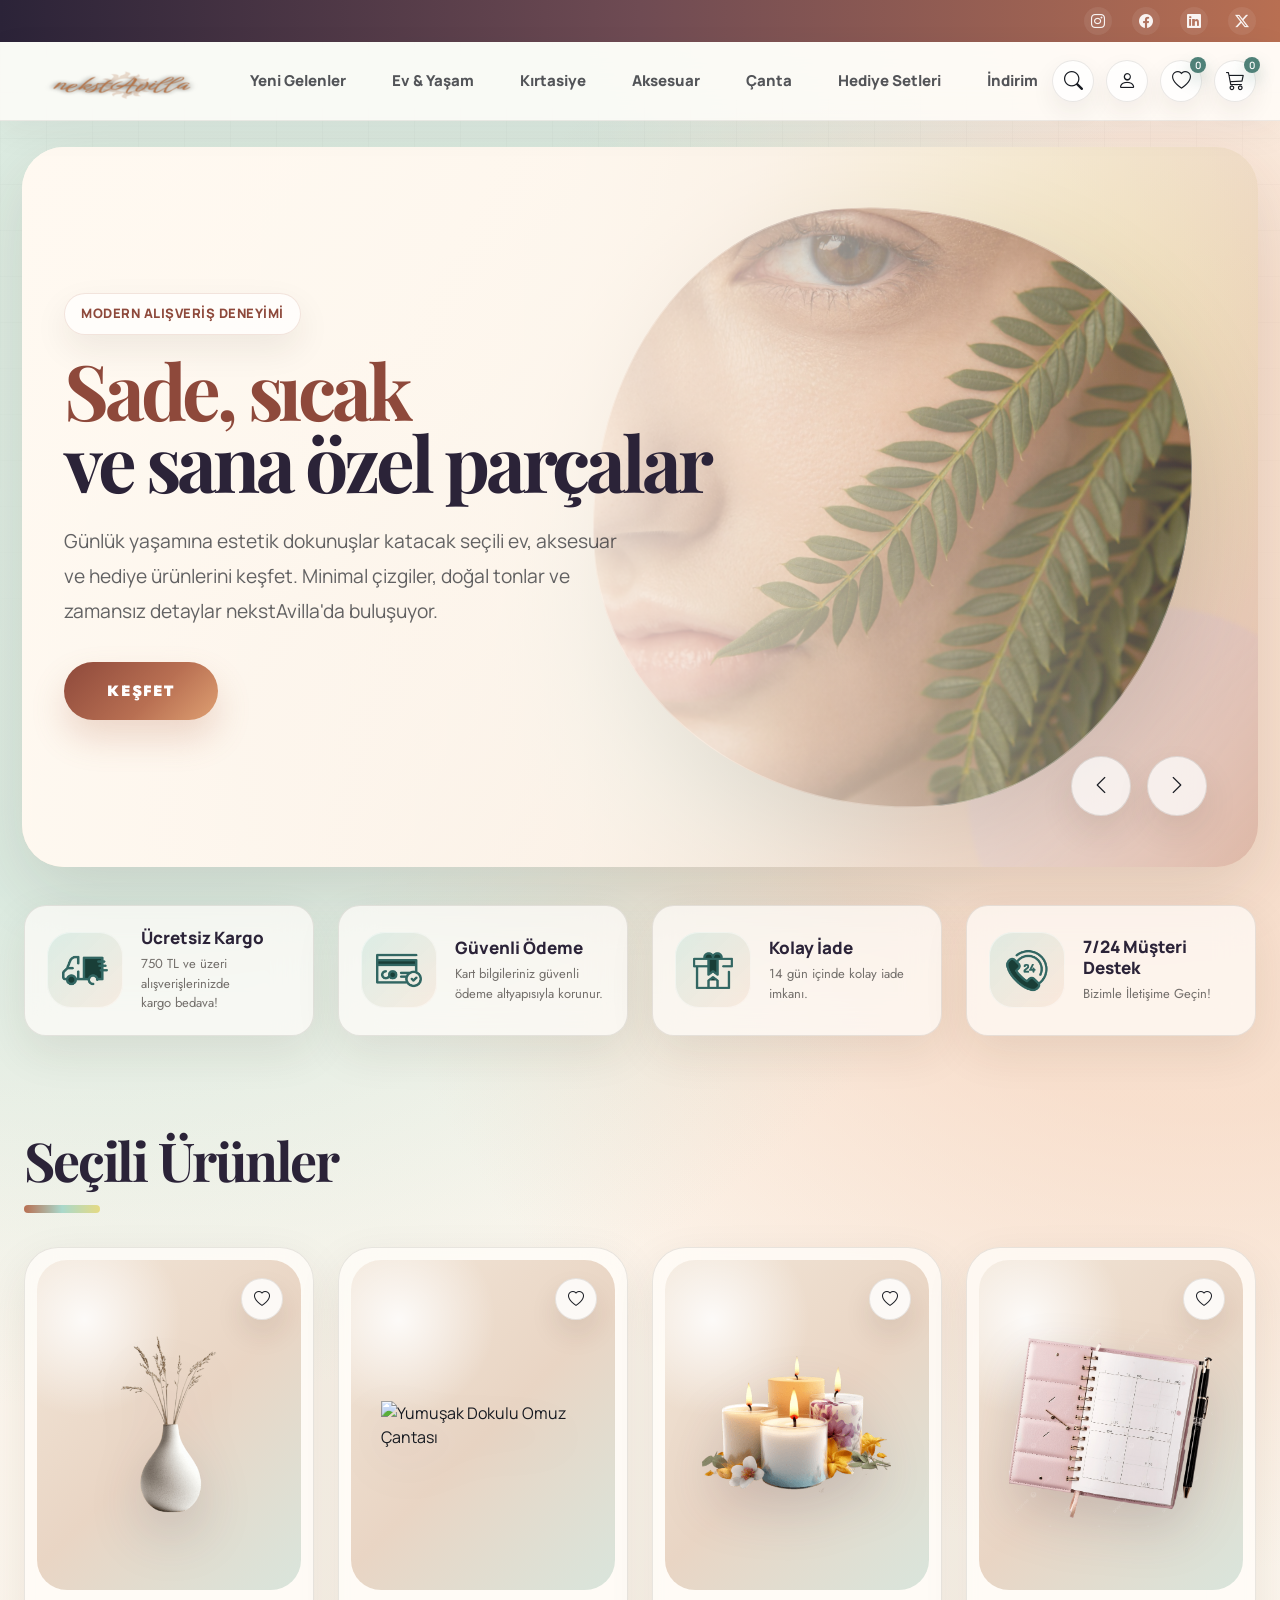
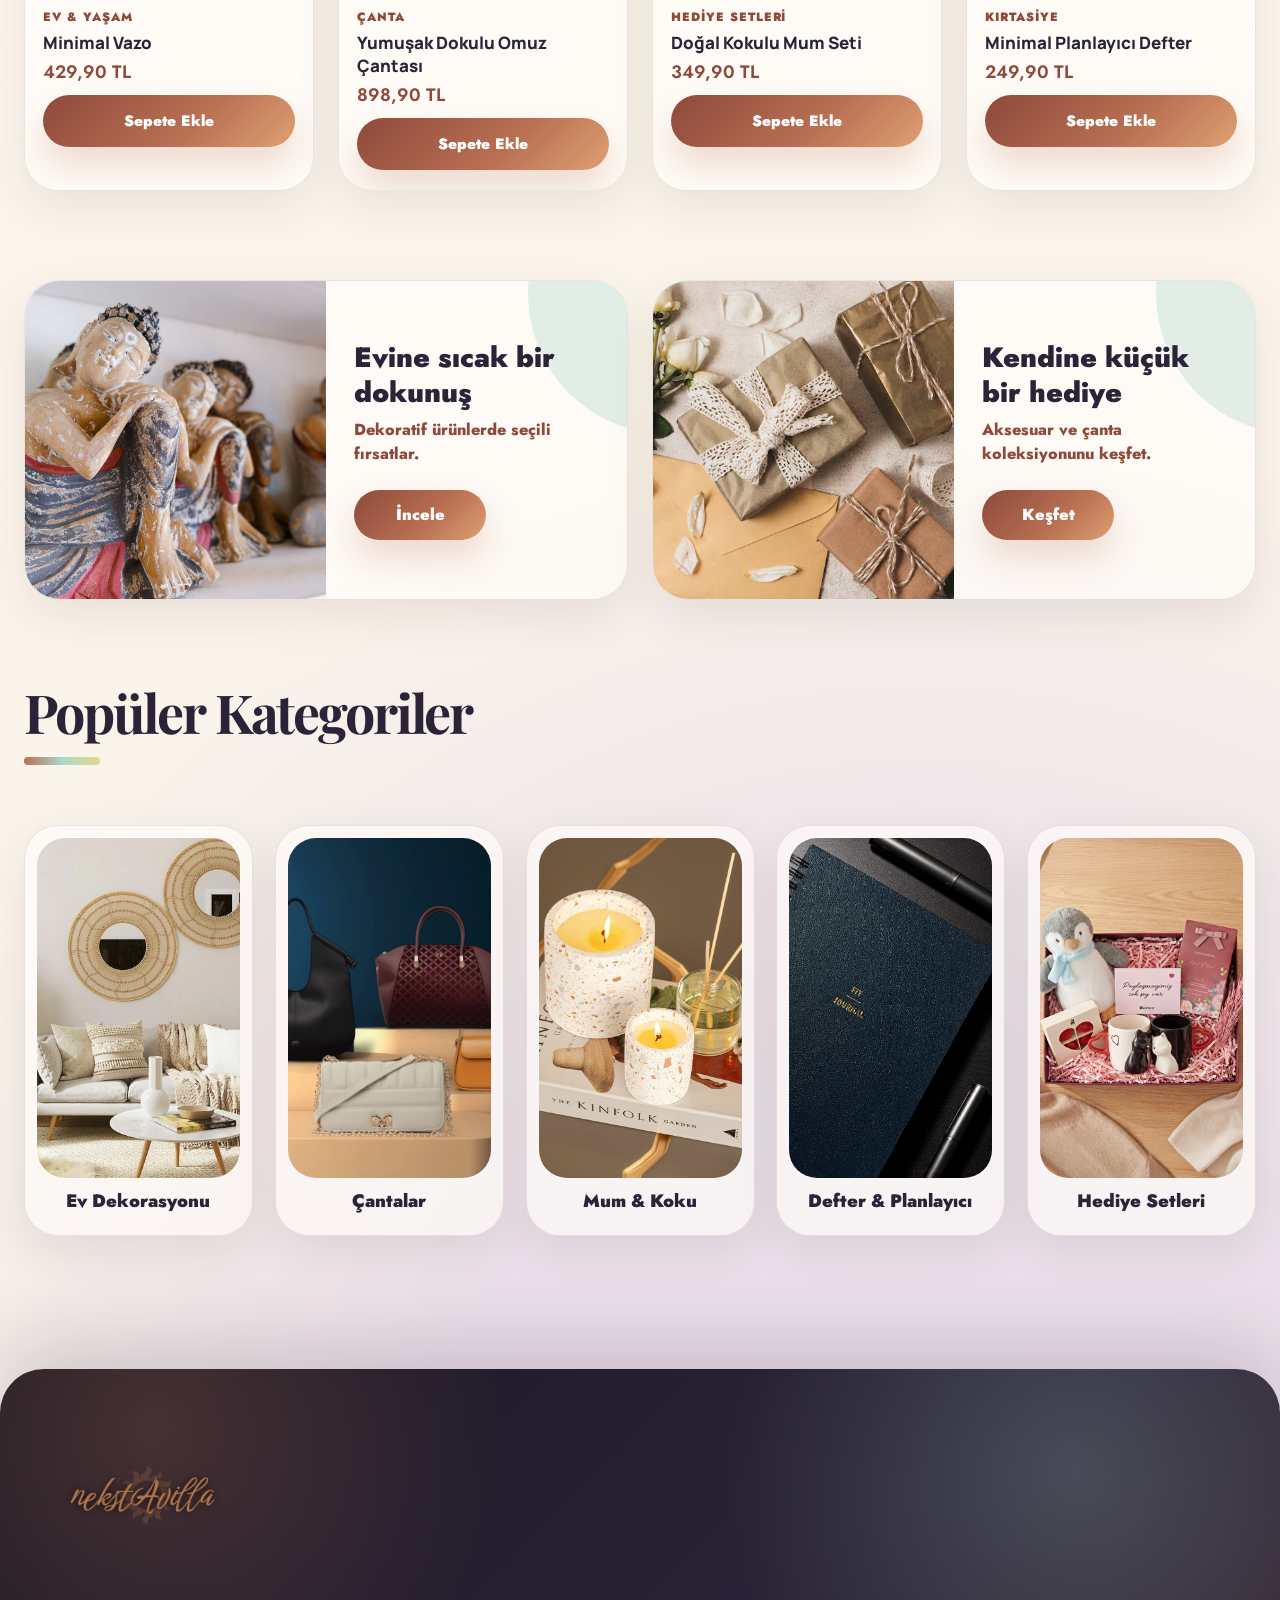
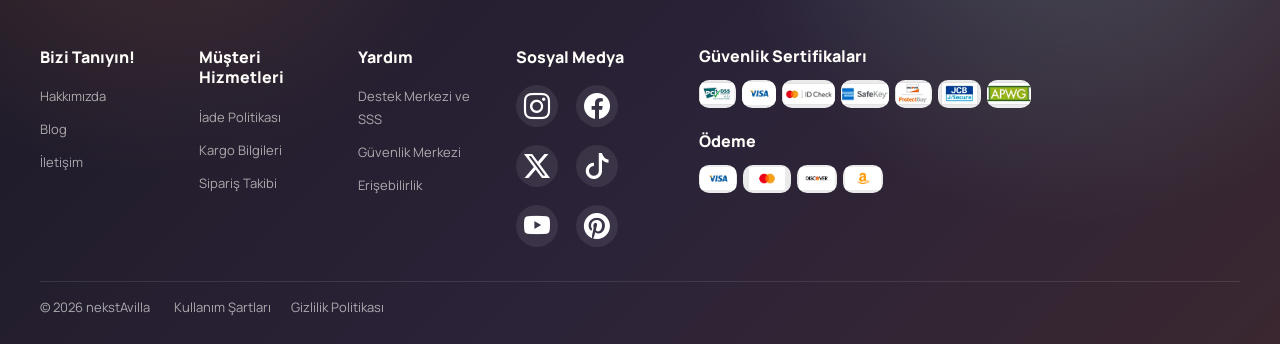
==== index.html @ 7b3ec6a6 "Initial commit" ====
﻿<!doctype html>
<html lang="tr">

<head>
    <meta charset="UTF-8" />
    <meta name="viewport" content="width=device-width, initial-scale=1.0" />
    <title>nekstAvilla</title>
    <link href="https://cdn.jsdelivr.net/npm/bootstrap@5.3.3/dist/css/bootstrap.min.css" rel="stylesheet" />
    <link rel="stylesheet" href="https://cdn.jsdelivr.net/npm/bootstrap-icons@1.11.3/font/bootstrap-icons.min.css" />
    <link rel="stylesheet" href="style.css" />
    <link rel="preconnect" href="https://fonts.googleapis.com">
    <link rel="preconnect" href="https://fonts.gstatic.com" crossorigin>
    <link href="https://fonts.googleapis.com/css2?family=Jost:wght@400;500;600;700&display=swap" rel="stylesheet">
    <link rel="stylesheet" href="modern-ui.css" />
</head>

<body>
    <div class="top-bar">
        <div class="site-container">
            <div class="top-bar-inner d-flex align-items-center justify-content-end">
                <a href="#" class="top-bar-icon" aria-label="Instagram"><i class="bi bi-instagram"></i></a>
                <a href="#" class="top-bar-icon" aria-label="Facebook"><i class="bi bi-facebook"></i></a>
                <a href="#" class="top-bar-icon" aria-label="LinkedIn"><i class="bi bi-linkedin"></i></a>
                <a href="#" class="top-bar-icon" aria-label="X"><i class="bi bi-twitter-x"></i></a>
            </div>
        </div>
    </div>

    <header class="header-main">
        <div class="site-container">
            <nav class="navbar navbar-expand-xl p-0">
                <a class="navbar-brand" href="index.html">
                    <img src="images/logo.png" alt="nekstAvilla Logo" class="header-logo">
                </a>

                <div class="header-actions d-flex align-items-center">
                    <div class="header-icons d-flex align-items-center">
                        <a href="#" class="header-icon" aria-label="Ara"><i class="bi bi-search"></i></a>
                        <a href="hesabim.html" class="header-icon" aria-label="Hesabım">
                            <i class="bi bi-person"></i>
                        </a>
                        <a href="favoriler.html" class="header-icon position-relative" aria-label="Favoriler">
                            <i class="bi bi-heart"></i>
                            <span class="icon-badge">0</span>
                        </a>
                        <a href="sepet.html" class="header-icon position-relative" aria-label="Sepet">
                            <i class="bi bi-cart3"></i>
                            <span class="icon-badge">0</span>
                        </a>
                    </div>

                    <button class="navbar-toggler border-0 shadow-none p-0" type="button" data-bs-toggle="collapse"
                        data-bs-target="#mainNavbar" aria-controls="mainNavbar" aria-expanded="false"
                        aria-label="Menüyü Aç/Kapat">
                        <span class="navbar-toggler-icon"></span>
                    </button>
                </div>

                <div class="collapse navbar-collapse" id="mainNavbar">
                    <ul class="navbar-nav align-items-xl-center">
                        <li class="nav-item"><a class="nav-link" href="yeni-gelenler.html">Yeni Gelenler</a></li>
                        <li class="nav-item"><a class="nav-link" href="#">Ev & Yaşam</a></li>
                        <li class="nav-item"><a class="nav-link" href="#">Kırtasiye</a></li>
                        <li class="nav-item"><a class="nav-link" href="#">Aksesuar</a></li>
                        <li class="nav-item"><a class="nav-link" href="#">Çanta</a></li>
                        <li class="nav-item"><a class="nav-link" href="#">Hediye Setleri</a></li>
                        <li class="nav-item"><a class="nav-link" href="#">İndirim</a></li>
                    </ul>
                </div>
            </nav>
        </div>
    </header>

    <section class="hero-slider">
        <div class="hero-slider-box">
            <div class="hero-overlay"></div>

            <div class="site-container hero-inner">
                <div class="hero-slides">
                    <div class="hero-slide active">
                        <div class="hero-content">
                            <h1>Sade, sıcak <br>ve sana özel parçalar</h1>
                            <p>
                                Günlük yaşamına estetik dokunuşlar katacak seçili ev, aksesuar ve hediye ürünlerini
                                keşfet. Minimal çizgiler, doğal tonlar ve zamansız detaylar nekstAvilla'da buluşuyor.
                            </p>
                            <a href="#" class="hero-btn">KEŞFET</a>
                        </div>
                    </div>

                    <div class="hero-slide">
                        <div class="hero-content">
                            <h1>Yeni sezon <br>favorileri geldi</h1>
                            <p>
                                Yumuşak dokular, modern formlar ve sade tasarımlarla evinden stiline kadar her alanda
                                kendine ait bir atmosfer oluştur.
                            </p>
                            <a href="#" class="hero-btn">KEŞFET</a>
                        </div>
                    </div>

                    <div class="hero-slide">
                        <div class="hero-content">
                            <h1>Hediye seçmeyi <br>kolaylaştır</h1>
                            <p>
                                Sevdiklerin için zarif, kullanışlı ve özenle seçilmiş hediye alternatifleriyle özel
                                anlara küçük bir dokunuş ekle.
                            </p>
                            <a href="#" class="hero-btn">KEŞFET</a>
                        </div>
                    </div>
                </div>

                <div class="hero-arrows">
                    <button class="hero-arrow prev" type="button" aria-label="Önceki slide">
                        <i class="bi bi-chevron-left"></i>
                    </button>
                    <button class="hero-arrow next" type="button" aria-label="Sonraki slide">
                        <i class="bi bi-chevron-right"></i>
                    </button>
                </div>
            </div>
        </div>
    </section>

    <section class="service-features">
        <div class="site-container">
            <div class="row g-4">
                <div class="col-12 col-md-6 col-xl-3">
                    <div class="service-item">
                        <div class="service-icon">
                            <img src="images/kargo.png" alt="Kargo Bedava">
                        </div>
                        <div class="service-text">
                            <h3>Ücretsiz Kargo</h3>
                            <p>750 TL ve üzeri alışverişlerinizde <br> kargo bedava!</p>
                        </div>
                    </div>
                </div>

                <div class="col-12 col-md-6 col-xl-3">
                    <div class="service-item">
                        <div class="service-icon">
                            <img src="images/odeme.png" alt="Güvenli Ödeme">
                        </div>
                        <div class="service-text">
                            <h3>Güvenli Ödeme</h3>
                            <p>Kart bilgileriniz güvenli ödeme altyapısıyla korunur.</p>
                        </div>
                    </div>
                </div>

                <div class="col-12 col-md-6 col-xl-3">
                    <div class="service-item">
                        <div class="service-icon">
                            <img src="images/iade.png" alt="30 Gün İçerisinde İade">
                        </div>
                        <div class="service-text">
                            <h3>Kolay İade</h3>
                            <p>14 gün içinde kolay iade imkanı.</p>
                        </div>
                    </div>
                </div>

                <div class="col-12 col-md-6 col-xl-3">
                    <div class="service-item">
                        <div class="service-icon">
                            <img src="images/destek.png" alt="7/24 Müşteri Destek">
                        </div>
                        <div class="service-text">
                            <h3>7/24 Müşteri Destek</h3>
                            <p>Bizimle İletişime Geçin!</p>
                        </div>
                    </div>
                </div>
            </div>
        </div>
    </section>

    <section class="featured-products">
        <div class="site-container">
            <div class="section-heading">
                <h2>Seçili Ürünler</h2>
            </div>

            <div class="row g-4 product-row">
                <div class="col-12 col-sm-6 col-xl-3">
                    <div class="product-card" data-id="baymax-bx-2500-gozluk" data-birim="adet" data-renk="Standart">
                        <div class="product-image-wrap">
                            <a href="#" class="product-fav">
                                <i class="bi bi-heart"></i>
                            </a>

                            <a href="gozluk-detay.html" class="product-image-link">

                                <img src="images/gozluk.png" alt="Minimal Vazo" class="product-image">
                            </a>
                        </div>
                        <div class="product-info">
                            <span class="product-category">EV & YAŞAM</span>
                            <h3>Minimal Vazo</h3>
                            <div class="product-price">429,90 TL</div>
                            <a href="#" class="product-btn">Sepete Ekle</a>
                        </div>
                    </div>
                </div>

                <div class="col-12 col-sm-6 col-xl-3">
                    <div class="product-card" data-id="fosforlu-ikaz-yelegi" data-birim="adet" data-renk="Sarı">
                        <div class="product-image-wrap">
                            <a href="#" class="product-fav">
                                <i class="bi bi-heart"></i>
                            </a>

                            <a href="yelek-detay.html" class="product-image-link">
                                <img src="images/yelek.png" alt="Yumuşak Dokulu Omuz Çantası" class="product-image">
                            </a>
                        </div>
                        <div class="product-info">
                            <span class="product-category">ÇANTA</span>
                            <h3>Yumuşak Dokulu Omuz Çantası</h3>
                            <div class="product-price">898,90 TL</div>
                            <a href="#" class="product-btn">Sepete Ekle</a>
                        </div>
                    </div>
                </div>

                <div class="col-12 col-sm-6 col-xl-3">
                    <div class="product-card" data-id="mekap-157" data-birim="adet" data-renk="Sarı">
                        <div class="product-image-wrap">
                            <a href="#" class="product-fav">
                                <i class="bi bi-heart"></i>
                            </a>

                            <a href="ayakkabi-detay.html" class="product-image-link">
                                <img src="images/ayakkabi.png" alt="Doğal Kokulu Mum Seti" class="product-image">
                            </a>
                        </div>
                        <div class="product-info">
                            <span class="product-category">HEDİYE SETLERİ</span>
                            <h3>Doğal Kokulu Mum Seti</h3>
                            <div class="product-price">349,90 TL</div>
                            <a href="#" class="product-btn">Sepete Ekle</a>
                        </div>
                    </div>
                </div>

                <div class="col-12 col-sm-6 col-xl-3">
                    <div class="product-card" data-id="delta-plus-nirex-ve801-eldiven" data-birim="adet"
                        data-renk="Standart">
                        <div class="product-image-wrap">
                            <a href="#" class="product-fav">
                                <i class="bi bi-heart"></i>
                            </a>
                            <a href="eldiven-detay.html" class="product-image-link">
                                <img src="images/eldiven.png" alt="Minimal Planlayıcı Defter" class="product-image">
                            </a>
                        </div>
                        <div class="product-info">
                            <span class="product-category">KIRTASİYE</span>
                            <h3>Minimal Planlayıcı Defter</h3>
                            <div class="product-price">249,90 TL</div>
                            <a href="#" class="product-btn">Sepete Ekle</a>
                        </div>
                    </div>
                </div>
            </div>

            <div class="row g-4 promo-row">
                <div class="col-12 col-lg-6">
                    <div class="promo-box">
                        <div class="promo-image">
                            <img src="images/outdoor.png" alt="Outdoor Ürünleri">
                        </div>
                        <div class="promo-content">
                            <h3>Evine sıcak bir dokunuş</h3>
                            <p>Dekoratif ürünlerde seçili fırsatlar.</p>
                            <a href="#" class="promo-btn">İncele</a>
                        </div>
                    </div>
                </div>

                <div class="col-12 col-lg-6">
                    <div class="promo-box">
                        <div class="promo-image">
                            <img src="images/cevre.png" alt="Çevre Koruma Ürünleri">
                        </div>
                        <div class="promo-content">
                            <h3>Kendine küçük bir hediye</h3>
                            <p>Aksesuar ve çanta koleksiyonunu keşfet.</p>
                            <a href="#" class="promo-btn">Keşfet</a>
                        </div>
                    </div>
                </div>
            </div>
        </div>
    </section>



    <section class="popular-categories">
        <div class="site-container">
            <div class="popular-heading">
                <h2>Popüler Kategoriler</h2>
            </div>

            <div class="popular-grid">
                <a href="#" class="popular-card">
                    <div class="popular-card-image">
                        <img src="images/saglik.png" alt="Sağlık Personeli">
                    </div>
                    <span>Ev Dekorasyonu</span>
                </a>

                <a href="#" class="popular-card">
                    <div class="popular-card-image">
                        <img src="images/asci.png" alt="Aşçı &amp; Mutfak">
                    </div>
                    <span>Çantalar </span>
                </a>

                <a href="#" class="popular-card">
                    <div class="popular-card-image">
                        <img src="images/otel.png" alt="Otel &amp; Kafe Personeli">
                    </div>
                    <span>Mum &amp; Koku</span>
                </a>

                <a href="#" class="popular-card">
                    <div class="popular-card-image">
                        <img src="images/trafik.png" alt="Trafik Ürünleri">
                    </div>
                    <span>Defter &amp; Planlayıcı</span>
                </a>

                <a href="#" class="popular-card">
                    <div class="popular-card-image">
                        <img src="images/koruma.png" alt="Çevre Koruma Ürünleri">
                    </div>
                    <span>Hediye Setleri</span>
                </a>
            </div>
        </div>
    </section>




    <footer class="site-footer">
        <div class="site-footer-inner">
            <div class="site-footer-top">

                <div class="footer-brand-area">
                    <a href="index.html" class="footer-logo">
                        <img src="images/logo2.png" alt="Eticaretiz Logo">
                    </a>
                </div>

                <div class="footer-links-grid">
                    <div class="footer-col">
                        <h4>Bizi Tanıyın!</h4>
                        <a href="#">Hakkımızda</a>
                        <a href="#">Blog</a>
                        <a href="#">İletişim</a>
                    </div>

                    <div class="footer-col">
                        <h4>Müşteri Hizmetleri</h4>
                        <a href="#">İade Politikası</a>
                        <a href="#">Kargo Bilgileri</a>
                        <a href="#">Sipariş Takibi</a>
                    </div>

                    <div class="footer-col">
                        <h4>Yardım</h4>
                        <a href="#">Destek Merkezi ve SSS</a>
                        <a href="#">Güvenlik Merkezi</a>
                        <a href="#">Erişebilirlik</a>
                    </div>

                    <div class="footer-col footer-social-col">
                        <h4>Sosyal Medya</h4>
                        <div class="footer-socials">
                            <a href="#" aria-label="Instagram"><i class="bi bi-instagram"></i></a>
                            <a href="#" aria-label="Facebook"><i class="bi bi-facebook"></i></a>
                            <a href="#" aria-label="X"><i class="bi bi-twitter-x"></i></a>
                            <a href="#" aria-label="TikTok"><i class="bi bi-tiktok"></i></a>
                            <a href="#" aria-label="YouTube"><i class="bi bi-youtube"></i></a>
                            <a href="#" aria-label="Pinterest"><i class="bi bi-pinterest"></i></a>
                        </div>
                    </div>

                    <div class="footer-cert-payments">
                        <div class="footer-cert-block">
                            <h4>Güvenlik Sertifikaları</h4>

                            <div class="footer-logo-row footer-logo-row-security">
                                <span class="footer-logo-chip chip-pci">
                                    <img src="images/pci.png" alt="PCI DSS">
                                </span>

                                <span class="footer-logo-chip chip-visa-secure">
                                    <img src="images/visa.png" alt="Visa Secure">
                                </span>

                                <span class="footer-logo-chip chip-id">
                                    <img src="images/ID.png" alt="ID Check">
                                </span>

                                <span class="footer-logo-chip chip-safe">
                                    <img src="images/safe.png" alt="SafeKey">
                                </span>

                                <span class="footer-logo-chip chip-protect">
                                    <img src="images/protect.png" alt="ProtectBuy">
                                </span>

                                <span class="footer-logo-chip chip-jcb-secure">
                                    <img src="images/jcb.png" alt="JCB Secure">
                                </span>

                                <span class="footer-logo-chip chip-apwg">
                                    <img src="images/apwg.png" alt="APWG">
                                </span>
                            </div>
                        </div>

                        <div class="footer-cert-block">
                            <h4>Ödeme</h4>

                            <div class="footer-logo-row footer-logo-row-payment-top">
                                <span class="footer-logo-chip chip-visa2">
                                    <img src="images/visa2.png" alt="Visa">
                                </span>

                                <span class="footer-logo-chip chip-master">
                                    <img src="images/master.png" alt="Mastercard">
                                </span>



                                <span class="footer-logo-chip chip-disc">
                                    <img src="images/disc.png" alt="Discover">
                                </span>


                                <span class="footer-logo-chip chip-cash">
                                    <img src="images/cash.png" alt="Cash">
                                </span>
                            </div>

                        </div>
                    </div>
                </div>

            </div>

            <div class="site-footer-bottom">
                <div class="footer-bottom-left">
                    <p>© 2026 nekstAvilla</p>

                    <div class="footer-bottom-links">
                        <a href="#">Kullanım Şartları</a>
                        <a href="#">Gizlilik Politikası</a>
                    </div>
                </div>

                
            </div>
        </div>
    </footer>

    <script src="https://cdn.jsdelivr.net/npm/bootstrap@5.3.3/dist/js/bootstrap.bundle.min.js"></script>

    <script>
        /* =========================================
        KULLANICIYA ÖZEL SEPET / FAVORİ SİSTEMİ
        ========================================= */

        function aktifKullaniciGetir() {
            try {
                return JSON.parse(localStorage.getItem("aktifKullanici")) || null;
            } catch {
                return null;
            }
        }

        function aktifKullaniciIdGetir() {
            const aktifKullanici = aktifKullaniciGetir();
            return aktifKullanici ? aktifKullanici.id : null;
        }

        function sepetKeyGetir() {
            const userId = aktifKullaniciIdGetir();

            if (!userId) {
                return null;
            }

            return `sepet_${userId}`;
        }

        function favorilerKeyGetir() {
            const userId = aktifKullaniciIdGetir();

            if (!userId) {
                return null;
            }

            return `favoriler_${userId}`;
        }

        function sepetiGetir() {
            const sepetKey = sepetKeyGetir();

            if (!sepetKey) {
                return [];
            }

            try {
                return JSON.parse(localStorage.getItem(sepetKey)) || [];
            } catch {
                return [];
            }
        }

        function sepetiKaydet(sepet) {
            const sepetKey = sepetKeyGetir();

            if (!sepetKey) {
                return;
            }

            localStorage.setItem(sepetKey, JSON.stringify(sepet));
        }

        function sepetiTemizle() {
            const sepetKey = sepetKeyGetir();

            if (!sepetKey) {
                return;
            }

            localStorage.removeItem(sepetKey);
        }

        function favorileriGetir() {
            const favorilerKey = favorilerKeyGetir();

            if (!favorilerKey) {
                return [];
            }

            try {
                return JSON.parse(localStorage.getItem(favorilerKey)) || [];
            } catch {
                return [];
            }
        }

        function favorileriKaydet(favoriler) {
            const favorilerKey = favorilerKeyGetir();

            if (!favorilerKey) {
                return;
            }

            localStorage.setItem(favorilerKey, JSON.stringify(favoriler));
        }

        function favorileriTemizle() {
            const favorilerKey = favorilerKeyGetir();

            if (!favorilerKey) {
                return;
            }

            localStorage.removeItem(favorilerKey);
        }

        function sepetSayaciniGuncelle() {
            const sepetBadge = document.querySelector('a[href="sepet.html"] .icon-badge');

            if (!sepetBadge) return;

            if (!aktifKullaniciIdGetir()) {
                sepetBadge.innerText = "0";
                return;
            }

            const sepet = sepetiGetir();

            const toplamAdet = sepet.reduce((total, urun) => {
                return total + Number(urun.adet || 0);
            }, 0);

            sepetBadge.innerText = toplamAdet;
        }

        function favoriSayaciniGuncelle() {
            const favoriBadge = document.querySelector('a[href="favoriler.html"] .icon-badge');

            if (!favoriBadge) return;

            if (!aktifKullaniciIdGetir()) {
                favoriBadge.innerText = "0";
                return;
            }

            const favoriler = favorileriGetir();

            favoriBadge.innerText = favoriler.length;
        }

        document.addEventListener("DOMContentLoaded", function () {
            sepetSayaciniGuncelle();
            favoriSayaciniGuncelle();
        });
    </script>


    <script>

        // --- 1. SEPET SAYACINI GÜNCELLEME FONKSİYONU ---
        function sepetSayaciniGuncelle() {
            // LocalStorage'dan sepeti al
            const sepet = JSON.parse(localStorage.getItem("sepet")) || [];

            // Toplam ürün adedini hesapla
            const toplamAdet = sepet.reduce((total, urun) => total + urun.adet, 0);

            // Senin HTML yapındaki tüm badge'leri seç (0: Favori, 1: Sepet)
            const badges = document.querySelectorAll(".header-icon .icon-badge");

            // Eğer ikinci badge (sepet) varsa içini güncelle
            if (badges.length > 1) {
                badges[1].innerText = toplamAdet;
            }
        }

        document.addEventListener("DOMContentLoaded", sepetSayaciniGuncelle);
        const heroSlides = document.querySelectorAll(".hero-slide");
        const prevBtn = document.querySelector(".hero-arrow.prev");
        const nextBtn = document.querySelector(".hero-arrow.next");

        let currentHeroSlide = 0;
        let heroAutoPlay;

        function showHeroSlide(index) {
            heroSlides.forEach((slide) => slide.classList.remove("active"));
            heroSlides[index].classList.add("active");
        }

        function nextHeroSlide() {
            currentHeroSlide = (currentHeroSlide + 1) % heroSlides.length;
            showHeroSlide(currentHeroSlide);
        }

        function prevHeroSlideFunc() {
            currentHeroSlide = (currentHeroSlide - 1 + heroSlides.length) % heroSlides.length;
            showHeroSlide(currentHeroSlide);
        }

        function startHeroAutoPlay() {
            heroAutoPlay = setInterval(nextHeroSlide, 5000);
        }

        function resetHeroAutoPlay() {
            clearInterval(heroAutoPlay);
            startHeroAutoPlay();
        }

        nextBtn.addEventListener("click", () => {
            nextHeroSlide();
            resetHeroAutoPlay();
        });

        prevBtn.addEventListener("click", () => {
            prevHeroSlideFunc();
            resetHeroAutoPlay();
        });

        showHeroSlide(currentHeroSlide);
        startHeroAutoPlay();
    </script>



    <script>
        /* =========================================
        SEPET SAYACI
        ========================================= */

        function sepetSayaciniGuncelle() {
            const aktifKullanici = JSON.parse(localStorage.getItem("aktifKullanici")) || null;

            const sepetBadge = document.querySelector('a[href="sepet.html"] .icon-badge');

            if (!sepetBadge) return;

            if (!aktifKullanici) {
                sepetBadge.innerText = "0";
                return;
            }

            const sepet = JSON.parse(localStorage.getItem("sepet")) || [];

            const toplamAdet = sepet.reduce((total, urun) => {
                return total + Number(urun.adet || 0);
            }, 0);

            sepetBadge.innerText = toplamAdet;
        }

       

        function fiyatMetniniSayiyaCevir(fiyatText) {
            let temizFiyat = fiyatText
                .replace(/[^\d.,]/g, "")
                .trim();

            if (temizFiyat.includes(",") && temizFiyat.includes(".")) {
                temizFiyat = temizFiyat.replace(/\./g, "").replace(",", ".");
            } else if (temizFiyat.includes(",")) {
                temizFiyat = temizFiyat.replace(",", ".");
            }

            return parseFloat(temizFiyat) || 0;
        }

        /* =========================================
        ORTAK SEPETE EKLE FONKSİYONU
        ========================================= */

        function sepeteUrunEkle(yeniUrun) {
            let sepet = JSON.parse(localStorage.getItem("sepet")) || [];

            const varolanUrunIndex = sepet.findIndex((item) => {
                return item.id === yeniUrun.id;
            });

            if (varolanUrunIndex > -1) {
                sepet[varolanUrunIndex].adet += yeniUrun.adet;

                sepet[varolanUrunIndex].toplam =
                    sepet[varolanUrunIndex].adet * sepet[varolanUrunIndex].fiyat;
            } else {
                sepet.push(yeniUrun);
            }

            localStorage.setItem("sepet", JSON.stringify(sepet));

            sepetSayaciniGuncelle();
        }

        /* =========================================
        INDEX + KIYAFETLER ÜRÜN KARTLARI
        ========================================= */

        document.addEventListener("click", function (e) {
            const addCartBtn = e.target.closest(".product-btn");

            if (!addCartBtn) return;

            e.preventDefault();

            if (!girisKontrolEt()) return;

            const card = addCartBtn.closest(".product-card");

            if (!card) return;

            const urunId = card.dataset.id;
            const urunBirim = card.dataset.birim || "adet";
            const urunRenk = card.dataset.renk || "Standart";

            const urunAd = card.querySelector("h3")?.innerText.trim();
            const urunFiyatText = card.querySelector(".product-price")?.innerText.trim();
            const urunResim = card.querySelector(".product-image")?.getAttribute("src");

            if (!urunId || !urunAd || !urunFiyatText || !urunResim) {
                console.warn("Ürün bilgisi eksik. Bu kartı kontrol et:", card);
                return;
            }

            const fiyatSayi = fiyatMetniniSayiyaCevir(urunFiyatText);

            const yeniUrun = {
                id: urunId,
                ad: urunAd,
                fiyat: fiyatSayi,
                resim: urunResim,
                adet: 1,
                toplam: fiyatSayi,
                birim: urunBirim,
                renk: urunRenk
            };

            sepeteUrunEkle(yeniUrun);

            const eskiText = addCartBtn.innerText;

            addCartBtn.innerText = "Sepete Eklendi";

            setTimeout(() => {
                addCartBtn.innerText = eskiText;
            }, 1000);
        });

        document.addEventListener("DOMContentLoaded", sepetSayaciniGuncelle);
    </script>

    <script>
        /* =========================================
        FAVORİLER SİSTEMİ
        ========================================= */

        function favorileriGetir() {
            try {
                return JSON.parse(localStorage.getItem("favoriler")) || [];
            } catch {
                return [];
            }
        }

        function favorileriKaydet(favoriler) {
            localStorage.setItem("favoriler", JSON.stringify(favoriler));
        }

        function favoriSayaciniGuncelle() {
            const aktifKullanici = JSON.parse(localStorage.getItem("aktifKullanici")) || null;

            const favoriBadge = document.querySelector('a[href="favoriler.html"] .icon-badge');

            if (!favoriBadge) return;

            if (!aktifKullanici) {
                favoriBadge.innerText = "0";
                return;
            }

            const favoriler = JSON.parse(localStorage.getItem("favoriler")) || [];

            favoriBadge.innerText = favoriler.length;
        }

        function favoriFiyatMetniniSayiyaCevir(fiyatText) {
            let temizFiyat = fiyatText
                .replace(/[^\d.,]/g, "")
                .trim();

            if (temizFiyat.includes(",") && temizFiyat.includes(".")) {
                temizFiyat = temizFiyat.replace(/\./g, "").replace(",", ".");
            } else if (temizFiyat.includes(",")) {
                temizFiyat = temizFiyat.replace(",", ".");
            }

            return parseFloat(temizFiyat) || 0;
        }

        function favorideVarMi(id) {
            const favoriler = favorileriGetir();
            return favoriler.some((urun) => urun.id === id);
        }

        function favoriEkleCikar(urun) {
            let favoriler = favorileriGetir();

            const varolanIndex = favoriler.findIndex((item) => item.id === urun.id);

            if (varolanIndex > -1) {
                favoriler.splice(varolanIndex, 1);
            } else {
                favoriler.push(urun);
            }

            favorileriKaydet(favoriler);
            favoriSayaciniGuncelle();
            favoriButonlariniGuncelle();
        }

        function favoriButonlariniGuncelle() {
            const favoriler = favorileriGetir();

            document.querySelectorAll(".product-card").forEach((card) => {
                const id = card.dataset.id;
                const favBtn = card.querySelector(".product-fav");
                const favIcon = favBtn?.querySelector("i");

                if (!id || !favBtn || !favIcon) return;

                const aktifMi = favoriler.some((urun) => urun.id === id);

                if (aktifMi) {
                    favBtn.classList.add("active");
                    favIcon.className = "bi bi-heart-fill";
                } else {
                    favBtn.classList.remove("active");
                    favIcon.className = "bi bi-heart";
                }
            });

            const detailPage = document.querySelector(".product-detail-page");
            const wishlistBtn = document.querySelector(".wishlist-btn");
            const wishlistIcon = wishlistBtn?.querySelector("i");

            if (detailPage && wishlistBtn && wishlistIcon) {
                const id = detailPage.dataset.id;
                const aktifMi = favoriler.some((urun) => urun.id === id);

                if (aktifMi) {
                    wishlistBtn.classList.add("active");
                    wishlistIcon.className = "bi bi-heart-fill";
                } else {
                    wishlistBtn.classList.remove("active");
                    wishlistIcon.className = "bi bi-heart";
                }
            }
        }

        function karttanFavoriUrunOlustur(card) {
            const urunId = card.dataset.id;
            const urunBirim = card.dataset.birim || "adet";
            const urunRenk = card.dataset.renk || "Standart";

            const urunAd = card.querySelector("h3")?.innerText.trim();
            const urunKategori = card.querySelector(".product-category")?.innerText.trim() || "Ürün";
            const urunFiyatText = card.querySelector(".product-price")?.innerText.trim();
            const urunResim = card.querySelector(".product-image")?.getAttribute("src");

            if (!urunId || !urunAd || !urunFiyatText || !urunResim) {
                console.warn("Favori için ürün bilgisi eksik:", card);
                return null;
            }

            return {
                id: urunId,
                ad: urunAd,
                kategori: urunKategori,
                fiyat: favoriFiyatMetniniSayiyaCevir(urunFiyatText),
                resim: urunResim,
                birim: urunBirim,
                renk: urunRenk
            };
        }

        function detaydanFavoriUrunOlustur() {
            const detailPage = document.querySelector(".product-detail-page");

            if (!detailPage) return null;

            const urunId = detailPage.dataset.id;
            const urunBirim = detailPage.dataset.birim || "adet";
            const urunRenk = detailPage.dataset.renk || "Standart";

            const urunAd = document.querySelector(".product-detail-title")?.innerText.trim();
            const urunFiyatText = document.querySelector(".product-price-box")?.innerText.trim();
            const urunResim = document.getElementById("mainProductImage")?.getAttribute("src");

            if (!urunId || !urunAd || !urunFiyatText || !urunResim) {
                console.warn("Favori için ürün detay bilgisi eksik.");
                return null;
            }

            return {
                id: urunId,
                ad: urunAd,
                kategori: "Ürün",
                fiyat: favoriFiyatMetniniSayiyaCevir(urunFiyatText),
                resim: urunResim,
                birim: urunBirim,
                renk: urunRenk
            };
        }

        document.addEventListener("click", function (e) {
            const productFavBtn = e.target.closest(".product-fav");

            if (productFavBtn) {
                e.preventDefault();

                if (!girisKontrolEt()) return;

                const card = productFavBtn.closest(".product-card");
                const urun = karttanFavoriUrunOlustur(card);

                if (urun) {
                    favoriEkleCikar(urun);
                }

                return;
            }

            const wishlistBtn = e.target.closest(".wishlist-btn");

            if (wishlistBtn) {
                e.preventDefault();

                const urun = detaydanFavoriUrunOlustur();

                if (urun) {
                    favoriEkleCikar(urun);
                }
            }
        });

        document.addEventListener("DOMContentLoaded", function () {
            favoriSayaciniGuncelle();
            favoriButonlariniGuncelle();
        });
    </script>

    <script>
        /* =========================================
        GİRİŞ KONTROLÜ
        ========================================= */

        function aktifKullaniciVarMi() {
            const aktifKullanici = JSON.parse(localStorage.getItem("aktifKullanici")) || null;
            return aktifKullanici !== null;
        }

        function girisSayfasinaYonlendir() {
            const mevcutSayfa = window.location.pathname.split("/").pop() || "index.html";
            window.location.href = `giris.html?next=${mevcutSayfa}`;
        }

        function girisKontrolEt() {
            if (!aktifKullaniciVarMi()) {
                girisSayfasinaYonlendir();
                return false;
            }

            return true;
        }
    </script>

    <script src="modern-ui.js"></script>
</body>

</html>
---- style.css ----
* {
    margin: 0;
    padding: 0;
    box-sizing: border-box;
}

body {
    background-color: #ffffff;
}

.top-bar {
    background-color: #222222;
    width: 100%;
    height: 41px;
}

.top-bar-inner {
    height: 41px;
    display: flex;
    align-items: center;
    justify-content: flex-end;
    gap: 20px;
}

.top-bar-icon {
    color: #ffffff;
    font-size: 14px;
    text-decoration: none;
    line-height: 1;
    transition: color 0.3s ease;
}

.top-bar-icon:hover {
    color: #d9d9d9;
}

.header-main {
    background-color: #ffffff;
    border-bottom: 1px solid #e9e9e9;
    font-family: "Jost", sans-serif;
}

.header-main .navbar {
    min-height: 78px;
    display: flex;
    flex-wrap: wrap;
    align-items: center;
}

.header-main .navbar-brand {
    order: 1;
    margin-right: 24px;
    flex-shrink: 0;
}

.header-logo {
    width: 270px;
    height: 60px;
    object-fit: contain;
    display: block;
}

.header-actions {
    order: 3;
    margin-left: auto;
    display: flex;
    align-items: center;
    gap: 14px;
    flex-shrink: 0;
}

.header-icons {
    display: flex;
    align-items: center;
    gap: 16px;
    flex-shrink: 0;
}

.header-icon {
    color: #111111;
    font-size: 20px;
    text-decoration: none;
    position: relative;
    line-height: 1;
    transition: color 0.3s ease;
}

.header-icon:hover {
    color: #15443B;
}

.icon-badge {
    position: absolute;
    top: -7px;
    right: -8px;
    min-width: 16px;
    height: 16px;
    padding: 0 4px;
    border-radius: 999px;
    background-color: #15443B;
    color: #fff;
    font-size: 10px;
    font-weight: 600;
    display: flex;
    align-items: center;
    justify-content: center;
    line-height: 1;
}

.header-main .navbar-collapse {
    order: 2;
    min-width: 0;
    flex: 1 1 auto;
}

.header-main .navbar-nav {
    display: flex;
    flex-wrap: nowrap;
}

.header-main .nav-link {
    font-family: "Jost", sans-serif;
    font-size: 18px;
    font-weight: 500;
    letter-spacing: 0px;
    color: #222222;
    padding: 0;
    white-space: nowrap;
    position: relative;
    transition: color 0.3s ease;
}

.header-main .nav-link:hover {
    color: #15443B;
}

.header-main .nav-link::after {
    content: "";
    position: absolute;
    left: 0;
    bottom: -8px;
    width: 0;
    height: 2px;
    background-color: #15443B;
    transition: width 0.3s ease;
}

.header-main .nav-link:hover::after {
    width: 100%;
}

.navbar-toggler:focus {
    box-shadow: none;
}

@media (min-width: 1200px) {
    .navbar-toggler {
        display: none;
    }

    .header-main .navbar {
        flex-wrap: nowrap;
    }

    .header-main .navbar-collapse {
        display: flex !important;
        flex: 1 1 auto;
        min-width: 0;
        margin-left: 15px;
        margin-right: 15px;
    }

    .header-main .navbar-nav {
        width: 100%;
        justify-content: center;
        gap: 45px;
    }
}

@media (min-width: 1200px) and (max-width: 1470px) {


    .header-main .nav-link {
        font-size: 15px;
    }

    .header-main .navbar-brand {
        margin-right: 18px;
    }

    .header-icons {
        gap: 12px;
    }

    .header-icon {
        font-size: 18px;
    }
}

@media (max-width: 1199.98px) {


    .header-main .navbar {
        min-height: 88px;
        padding: 14px 0;
    }

    .header-logo {
        width: 220px;
        height: auto;
    }

    .header-actions {
        order: 2;
        margin-left: auto;
        gap: 12px;
    }

    .header-icons {
        gap: 12px;
    }

    .header-main .navbar-collapse {
        order: 3;
        width: 100%;
        flex-basis: 100%;
        margin-top: 18px;
        padding-top: 12px;
        border-top: 1px solid #ededed;
    }

    .header-main .navbar-nav {
        align-items: flex-start !important;
        gap: 0;
    }

    .header-main .nav-link {
        font-size: 16px;
        padding: 10px 0;
    }

    .header-main .nav-link::after {
        display: none;
    }
}

@media (max-width: 576px) {


    .top-bar {
        height: 36px;
    }

    .top-bar-inner {
        height: 36px;
    }

    .top-bar-icon {
        font-size: 11px;
    }

    .header-logo {
        width: 180px;
    }

    .header-actions {
        gap: 10px;
    }

    .header-icons {
        gap: 10px;
    }

    .header-icon {
        font-size: 18px;
    }
}

.hero-slider {
    width: 100%;
}

.hero-slider-box {
    position: relative;
    width: 100%;
    height: 777px;
    overflow: hidden;
    background: url("images/backg.png") center center / cover no-repeat;
}

.hero-inner {
    position: relative;
    z-index: 2;
    height: 100%;
}

.hero-overlay {
    position: absolute;
    inset: 0;
    background: rgba(16, 53, 43, 0.35);
    z-index: 1;
}

.hero-slides {
    position: relative;
    width: 100%;
    height: 100%;
}

.hero-slide {
    position: absolute;
    inset: 0;
    display: flex;
    align-items: center;
    opacity: 0;
    visibility: hidden;
    transition: opacity 0.6s ease, visibility 0.6s ease;
}

.hero-slide.active {
    opacity: 1;
    visibility: visible;
}

.hero-content {
    max-width: 650px;
    padding-left: 0;
    color: #ffffff;
    transform: translateY(20px);
    transition: transform 0.7s ease, opacity 0.7s ease;
    opacity: 0;
}

.hero-slide.active .hero-content {
    transform: translateY(0);
    opacity: 1;
}

.hero-content h1 {
    font-family: "Jost", sans-serif;
    font-size: 72px;
    font-weight: 500;
    line-height: 1.05;
    margin-bottom: 26px;
}

.hero-content p {
    max-width: 620px;
    font-family: "Jost", sans-serif;
    font-size: 20px;
    font-weight: 400;
    line-height: 1.55;
    margin-bottom: 34px;
}

.hero-btn {
    display: inline-flex;
    align-items: center;
    justify-content: center;
    min-width: 134px;
    height: 58px;
    background-color: #ffffff;
    color: #15443B;
    text-decoration: none;
    font-family: "Jost", sans-serif;
    font-size: 18px;
    font-weight: 600;
    transition: 0.3s ease;
}

.hero-btn:hover {
    background-color: #15443B;
    color: #ffffff;
}

.hero-arrows {
    position: absolute;
    right: 0;
    bottom: 70px;
    z-index: 3;
    display: flex;
    gap: 16px;
}

.hero-arrow {
    width: 60px;
    height: 60px;
    border-radius: 50%;
    border: 1px solid #ffffff;
    background: transparent;
    color: #ffffff;
    font-size: 20px;
    display: flex;
    align-items: center;
    justify-content: center;
    transition: 0.3s ease;
}

.hero-arrow:hover {
    background-color: #ffffff;
    color: #111111;
}

@media (max-width: 1199.98px) {
    .hero-slider-box {
        height: 620px;
    }

    .hero-content {
        max-width: 560px;
        padding-left: 0px;
    }

    .hero-content h1 {
        font-size: 56px;
    }

    .hero-content p {
        font-size: 18px;
        max-width: 520px;
    }

    .hero-arrows {
        right: 0px;
        bottom: 35px;
    }
}

@media (max-width: 767.98px) {
    .hero-slider-box {
        height: 500px;
    }

    .hero-content {
        padding-left: 0px;
        padding-right: 0px;
        max-width: 100%;
    }

    .hero-content h1 {
        font-size: 40px;
        line-height: 1.1;
        margin-bottom: 18px;
    }

    .hero-content p {
        font-size: 16px;
        line-height: 1.5;
        margin-bottom: 24px;
    }

    .hero-btn {
        min-width: 115px;
        height: 48px;
        font-size: 15px;
    }

    .hero-arrows {
        right: 0px;
        bottom: 20px;
        gap: 12px;
    }

    .hero-arrow {
        width: 48px;
        height: 48px;
        font-size: 16px;
    }
}

.site-container {
    width: 100%;
    max-width: 1640px;
    margin: 0 auto;
    padding-left: 30px;
    padding-right: 30px;
}

@media (max-width: 1399.98px) {
    .site-container {
        padding-left: 24px;
        padding-right: 24px;
    }
}

@media (max-width: 991.98px) {
    .site-container {
        padding-left: 20px;
        padding-right: 20px;
    }
}

@media (max-width: 575.98px) {
    .site-container {
        padding-left: 16px;
        padding-right: 16px;
    }
}

.service-features {
    background-color: #ffffff;
    padding: 44px 0 36px;
}

.service-item {
    display: flex;
    align-items: center;
    gap: 18px;
    height: 100%;
}

.service-icon {
    flex: 0 0 82px;
    width: 82px;
    height: 82px;
    display: flex;
    align-items: center;
    justify-content: center;
}

.service-icon img {
    max-width: 100%;
    max-height: 100%;
    object-fit: contain;
    display: block;
}

.service-text h3 {
    margin: 0 0 6px;
    font-family: "Jost", sans-serif;
    font-size: 20px;
    font-weight: 500;
    line-height: 1.2;
    color: #222222;
}

.service-text p {
    margin: 0;
    font-family: "Jost", sans-serif;
    font-size: 14px;
    font-weight: 400;
    line-height: 1.5;
    color: #444444;
}

@media (max-width: 1199.98px) {
    .service-text h3 {
        font-size: 18px;
    }
}

@media (max-width: 767.98px) {
    .service-features {
        padding: 28px 0;
    }

    .service-item {
        gap: 14px;
    }

    .service-icon {
        flex: 0 0 68px;
        width: 68px;
        height: 68px;
    }

    .service-text h3 {
        font-size: 17px;
    }

    .service-text p {
        font-size: 13px;
    }
}

.featured-products {
    background-color: #ffffff;
    padding: 70px 0 0px;
}

.section-heading {
    margin-bottom: 28px;
}

.section-heading h2 {
    margin: 0;
    font-family: "Jost", sans-serif;
    font-size: 54px;
    font-weight: 700;
    line-height: 1.1;
    color: #1d2b39;
}

.product-row {
    margin-bottom: 84px;
}

.product-card {
    height: 100%;
}

.product-image-wrap {
    position: relative;
    background-color: #EAEAEA;
    min-height: 340px;

    display: flex;
    align-items: center;
    justify-content: center;
    padding: 30px;
}

.product-image {
    max-width: 100%;
    max-height: 240px;
    object-fit: contain;
    display: block;
}

.product-fav {
    position: absolute;
    top: 14px;
    right: 14px;
    width: 34px;
    height: 34px;
    border-radius: 50%;
    background-color: #ffffff;
    color: #333333;
    display: flex;
    align-items: center;
    justify-content: center;
    text-decoration: none;
    font-size: 16px;
}

.product-info {
    padding-top: 14px;
}

.product-category {
    display: block;
    margin-bottom: 6px;
    font-family: "Jost", sans-serif;
    font-size: 12px;
    font-weight: 500;
    color: #a0a0a0;
    text-transform: uppercase;
}

.product-info h3 {
    margin: 0 0 8px;
    font-family: "Jost", sans-serif;
    font-size: 18px;
    font-weight: 500;
    line-height: 1.35;
    color: #222222;
}

.product-price {
    margin-bottom: 14px;
    font-family: "Jost", sans-serif;
    font-size: 18px;
    font-weight: 600;
    line-height: 1;
    color: #15443B;
}

.product-btn {
    display: flex;
    align-items: center;
    justify-content: center;
    width: 100%;
    height: 56px;
    background-color: #15443B;
    color: #ffffff;
    text-decoration: none;
    font-family: "Jost", sans-serif;
    font-size: 18px;
    font-weight: 600;
    transition: 0.3s ease;
}

.product-btn:hover {
    background-color: #10342c;
    color: #ffffff;
}

.promo-box {
    background-color: #EAEAEA;
    display: grid;
    grid-template-columns: 1fr 1fr;
    min-height: 270px;
    overflow: hidden;
}

.promo-image img {
    width: 100%;
    height: 100%;
    object-fit: cover;
    display: block;
}

.promo-content {
    display: flex;
    flex-direction: column;
    justify-content: center;
    padding: 34px 28px;
}

.promo-content h3 {
    margin: 0 0 8px;
    font-family: "Jost", sans-serif;
    font-size: 26px;
    font-weight: 600;
    line-height: 1.25;
    color: #595959;
}

.promo-content p {
    margin: 0 0 24px;
    font-family: "Jost", sans-serif;
    font-size: 16px;
    font-weight: 500;
    color: #6a6a6a;
}

.promo-btn {
    width: 145px;
    height: 56px;
    background-color: #15443B;
    color: #ffffff;
    text-decoration: none;
    display: inline-flex;
    align-items: center;
    justify-content: center;
    font-family: "Jost", sans-serif;
    font-size: 20px;
    font-weight: 500;
    transition: 0.3s ease;
}

.promo-btn:hover {
    background-color: #10342c;
    color: #ffffff;
}

@media (max-width: 1399.98px) {
    .section-heading h2 {
        font-size: 44px;
    }

    .product-image-wrap {
        min-height: 320px;
    }
}

@media (max-width: 991.98px) {
    .featured-products {
        padding: 50px 0 60px;
    }

    .section-heading h2 {
        font-size: 36px;
    }

    .product-row {
        margin-bottom: 40px;
    }

    .promo-box {
        grid-template-columns: 1fr;
    }

    .promo-image {
        min-height: 240px;
    }
}

@media (max-width: 575.98px) {
    .section-heading h2 {
        font-size: 28px;
    }

    .product-image-wrap {
        min-height: 260px;
        padding: 20px;
    }

    .product-image {
        max-height: 180px;
    }

    .product-info h3 {
        font-size: 16px;
    }

    .product-price {
        font-size: 24px;
    }

    .product-btn {
        height: 50px;
        font-size: 17px;
    }

    .promo-content {
        padding: 24px 20px;
    }

    .promo-content h3 {
        font-size: 22px;
    }

    .promo-content p {
        font-size: 16px;
    }

    .promo-btn {
        width: 110px;
        height: 46px;
        font-size: 17px;
    }
}

.popular-categories {
    background-color: #ffffff;
    padding: 72px 0 60px;
}

.popular-grid {
    display: grid;
    grid-template-columns: repeat(5, 1fr);
    gap: 16px;
}

.popular-card {
    text-decoration: none;
    display: block;
}

.popular-card-image {
    background-color: #e9e9e9;
    height: 377px;
    overflow: hidden;
}

.popular-card-image img {
    width: 100%;
    height: 100%;
    object-fit: cover;
    display: block;
}

.popular-card span {
    display: block;
    margin-top: 12px;
    text-align: center;
    font-family: "Jost", sans-serif;
    font-size: 21px;
    font-weight: 500;
    line-height: 1.3;
    color: #222222;
}

.popular-heading h2 {
    margin: 0;
    font-family: "Jost", sans-serif;
    font-size: 51px;
    font-weight: 500;
    line-height: 1.1;
    color: #1d2b39;
    margin-bottom: 60px;
}

@media (max-width: 1399.98px) {
    .popular-card-image {
        height: 320px;
    }
}

@media (max-width: 1199.98px) {
    .popular-grid {
        grid-template-columns: repeat(3, 1fr);
    }
}

@media (max-width: 767.98px) {
    .popular-categories {
        padding: 50px 0 40px;
    }

    .popular-grid {
        grid-template-columns: repeat(2, 1fr);
    }

    .popular-card-image {
        height: auto;
    }

    .popular-card span {
        font-size: 16px;
    }
}

@media (max-width: 575.98px) {
    .popular-grid {
        grid-template-columns: 1fr;
    }

    .popular-card-image {
        height: auto;
    }
}

/*FOOTER OLMASINI UMDUGUM KODLAR*/

.site-footer {
    background: linear-gradient(90deg, #15161b 0%, #1a1b21 50%, #15161b 100%);
    padding: 34px 0 26px;
}

.site-footer-inner {
    width: 100%;
    max-width: 1650px;
    margin: 0 auto;
    padding-left: 40px;
    padding-right: 40px;
}

.site-footer-top {
    display: flex;
    flex-direction: column;
    gap: 34px;
}

.footer-brand-area {
    display: flex;
    align-items: center;
}

.footer-logo {
    display: inline-flex;
    align-items: center;
}

.footer-logo img {
    width: 210px;
    height: auto;
    display: block;
}

.footer-links-grid {
    display: grid;
    grid-template-columns: 1fr 1fr 1fr 1.2fr 2fr;
    gap: 40px;
    align-items: start;
}

.footer-col h4 {
    margin: 0 0 18px;
    color: #ffffff;
    font-size: 16px;
    font-weight: 700;
    line-height: 1.3;
}

.footer-col a {
    display: block;
    color: #a6a6a6;
    font-size: 13px;
    line-height: 23px;
    font-weight: 400;
    margin-bottom: 10px;
    transition: 0.3s ease;
}

.footer-col a:hover {
    color: #77faae !important;
}

.footer-socials {
    display: flex;
    align-items: center;
    gap: 18px;
    flex-wrap: wrap;
}

.footer-socials a {
    margin: 0;
    color: #ffffff;
    font-size: 26px;
    display: inline-flex;
    align-items: center;
    justify-content: center;
}

.footer-socials a:hover {
    color: #77faae !important;
}

.footer-badges-col {
    display: flex;
    flex-direction: column;
    gap: 20px;
}

.footer-badge-group h4 {
    margin-bottom: 12px;
}

.footer-badges {
    display: flex;
    flex-wrap: wrap;
    gap: 8px;
}

.footer-badge {
    min-height: 28px;
    padding: 5px 10px;
    border-radius: 4px;
    background: #ffffff;
    color: #1f2b3d;
    font-size: 11px;
    font-weight: 700;
    display: inline-flex;
    align-items: center;
    justify-content: center;
    line-height: 1;
    white-space: nowrap;
}

.site-footer-bottom {
    margin-top: 34px;
    padding-top: 16px;
    border-top: 1px solid rgba(255, 255, 255, 0.08);
    display: flex;
    align-items: center;
    justify-content: flex-start;
    gap: 24px;
    flex-wrap: nowrap;
}

.site-footer-bottom p {
    margin: 0;
    color: #8c8c8c;
    font-size: 13px;
    white-space: nowrap;
}

.footer-bottom-links {
    display: flex;
    align-items: center;
    gap: 20px;
    flex-wrap: nowrap;
}

.footer-bottom-links a {
    color: #8c8c8c;
    font-size: 13px;
    transition: 0.3s ease;
    white-space: nowrap;
}

.footer-bottom-links a:hover {
    color: #77faae !important;
}

@media (max-width: 1199.98px) {
    .footer-links-grid {
        grid-template-columns: repeat(3, 1fr);
    }

    .footer-social-col,
    .footer-badges-col {
        grid-column: span 3;
    }
}

@media (max-width: 767.98px) {
    .site-footer-inner {
        padding-left: 20px;
        padding-right: 20px;
    }

    .footer-links-grid {
        grid-template-columns: 1fr;
        gap: 28px;
    }

    .footer-social-col,
    .footer-badges-col {
        grid-column: auto;
    }

    .footer-logo img {
        width: 180px;
    }

    .footer-socials a {
        font-size: 24px;
    }
}

@media (max-width: 575.98px) {
    .site-footer {
        padding: 28px 0 22px;
    }

    .site-footer-inner {
        padding-left: 14px;
        padding-right: 14px;
    }

    .footer-col h4 {
        font-size: 15px;
        margin-bottom: 14px;
    }

    .footer-col a {
        font-size: 13px;
    }

    .site-footer-bottom {
        gap: 12px;
    }

    .footer-bottom-links {
        gap: 16px;
    }
}

.footer-badges-col {
    display: flex;
    flex-direction: column;
    gap: 24px;
}

.footer-badge-group h4 {
    margin: 0 0 14px;
    color: #ffffff;
    font-size: 16px;
    font-weight: 700;
}

.footer-logo-grid {
    display: flex;
    flex-wrap: wrap;
}

.footer-logo-box {
    width: 44px;
    height: 28px;
    display: flex;
    align-items: center;
    justify-content: center;
    padding: 4px 3px;
    overflow: hidden;
    flex: 0 0 auto;
}

.footer-logo-box img {
    max-width: 100%;
    max-height: 100%;
    width: auto;
    height: auto;
    object-fit: contain;
    display: block;
    pointer-events: none;
}

.footer-cert-payments {
    width: 541px;
    max-width: 100%;
    display: flex;
    flex-direction: column;
    gap: 24px;
}

.footer-cert-block h4 {
    margin: 0 0 14px;
    color: #ffffff;
    font-size: 16px;
    line-height: 1.2;
    font-weight: 700;
}

.footer-logo-row {
    display: flex;
    align-items: center;
    flex-wrap: nowrap;
    gap: 6px;
}

.footer-logo-row-payment-top {
    margin-bottom: 8px;
}

.footer-logo-chip {
    height: 28px;
    border-radius: 2px;
    display: inline-flex;
    align-items: center;
    justify-content: center;
    overflow: hidden;
    flex: 0 0 auto;
    box-sizing: border-box;
}

.footer-logo-chip img {
    max-width: 54px;
    max-height: 23px;
    width: auto;
    height: auto;
    object-fit: contain;
    display: block;
}

.chip-pci {
    width: 37px;
}

.chip-visa-secure {
    width: 34px;
}

.chip-id {
    width: 53px;
}

.chip-safe {
    width: 48px;
}

.chip-protect {
    width: 37px;
}

.chip-jcb-secure {
    width: 43px;
}

.chip-apwg {
    width: 44px;
}

.chip-visa2 {
    width: 38px;
}

.chip-master {
    width: 48px;
}

.chip-ae {
    width: 53px;
}

.chip-disc {
    width: 40px;
}

.chip-maestro {
    width: 38px;
}

.chip-dci {
    width: 41px;
}

.chip-jcb2 {
    width: 35px;
}

.chip-paypal {
    width: 42px;
}

.chip-apple {
    width: 39px;
}

.chip-klarna {
    width: 49px;
}

.chip-cash {
    width: 40px;
}

.chip-gpay {
    width: 47px;
}

.chip-venmo {
    width: 49px;
}

.chip-afterpay {
    width: 49px;
}

.chip-affirm {
    width: 49px;
}

@media (max-width: 1199.98px) {
    .footer-cert-payments {
        width: 100%;
    }

    .footer-logo-row {
        flex-wrap: wrap;
    }
}

@media (max-width: 575.98px) {
    .footer-cert-block h4 {
        font-size: 15px;
        margin-bottom: 12px;
    }

    .footer-logo-row {
        gap: 5px;
    }

    .footer-logo-chip {
        height: 24px;
        padding: 2px 4px;
    }
}

.site-footer-bottom {
    margin-top: 34px;
    padding-top: 16px;
    border-top: 1px solid rgba(255, 255, 255, 0.08);
    display: flex;
    align-items: center;
    justify-content: space-between;
    gap: 20px;
    flex-wrap: wrap;
}

.footer-bottom-left {
    display: flex;
    align-items: center;
    gap: 24px;
    flex-wrap: wrap;
}

.site-footer-bottom p {
    margin: 0;
    color: #8c8c8c;
    font-size: 13px;
    white-space: nowrap;
}

.footer-bottom-links {
    display: flex;
    align-items: center;
    gap: 20px;
    flex-wrap: wrap;
}

.footer-bottom-links a {
    color: #8c8c8c;
    font-size: 13px;
    transition: 0.3s ease;
    white-space: nowrap;
}

.footer-bottom-links a:hover {
    color: #77faae !important;
}

.footer-extra-logo {
    margin-left: auto;
    display: inline-flex;
    align-items: center;
    justify-content: center;
    text-decoration: none;
}

.footer-extra-logo img {
    max-height: 42px;
    width: auto;
    display: block;
    object-fit: contain;
}

a {
    text-decoration: none;
}

@media (min-width: 1200px) {
    .header-main .navbar-nav {
        width: 100%;
        justify-content: center;
    }
}

@media (min-width: 1200px) and (max-width: 1400px) {
    .header-logo {
        width: 220px;
        height: auto;
    }

    .header-main .nav-link {
        font-size: 15px;
    }

    .header-main .navbar-nav {
        gap: 14px;
    }

    .header-icons {
        gap: 10px;
    }

    .header-icon {
        font-size: 18px;
    }
}

/* --- BANNER GENEL KAPSAYICI --- */
.pm-minik-banner {
    position: relative;
    width: 100%;
    /* --- YÜKSEKLİK AYARI: Burayı değiştirerek banner'ı küçültüp büyütebilirsin --- */
    height: 145px;
    /* Görseldeki boyuttan daha ince (küçük) */
    overflow: hidden;
    display: flex;
    align-items: center;
    /* Yazıyı dikeyde ortalar */
    justify-content: center;
    /* Yazıyı yatayda ortalar */
}

/* --- ARKA PLAN RESMİ --- */
.banner-gorsel {
    position: absolute;
    top: 0;
    left: 0;
    width: 100%;
    height: 100%;
    /* Resmi bozmadan alanı doldurur (Görseldeki "Fill" mantığı) */
    object-fit: cover;
    z-index: 1;
}



/* --- BANNER YAZISI --- */
.pm-minik-banner .banner-icerik {
    position: relative;
    z-index: 3;
    /* Maskenin ve resmin üzerinde kalmasını sağlar */
    text-align: center;
}

.pm-minik-banner h1 {
    color: #ffffff;
    font-size: 36px;
    /* Banner küçüldüğü için yazı boyutunu da biraz düşürdük */
    font-weight: 700;
    letter-spacing: 1px;
    margin: 0;
    font-family: sans-serif;
    /* Projenin fontu neyse ona uyar */
}

/* --- RESPONSIVE (MOBİL) AYARLAR --- */
@media (max-width: 768px) {
    .pm-minik-banner {
        height: 120px;
        /* Mobilde banner daha da incelir */
    }

    .pm-minik-banner h1 {
        font-size: 24px;
        /* Mobilde yazı küçülür */
    }
}

.breadcrumb {
    font-size: 14px;
    font-weight: 700;
    max-width: 1640px;
    margin: 30px auto 40px;
    padding-left: 30px;
    padding-right: 30px;
    font-family: "Jost", sans-serif;
    color: rgba(0, 0, 0, 0.822);

}

.catalog-container {
    max-width: 1640px;
    margin: 0 auto 120px;
    padding-left: 30px;
    padding-right: 30px;

    display: flex;
    align-items: flex-start;
    gap: 36px;
}

.sidebar {
    width: 260px;
    min-width: 260px;
}

.sidebar-title {
    background: #15443B;
    color: #fff;
    height: 54px;

    display: flex;
    align-items: center;

    padding-left: 18px;

    font-family: "Jost", sans-serif;
    font-size: 15px;
}

.filter-box {
    padding: 18px 0;
    border-bottom: 1px solid #ececec;
}

.filter-box-header {
    font-family: "Jost", sans-serif;
    font-size: 14px;
    font-weight: 600;
    margin-bottom: 16px;
}

.custom-checkbox {
    font-family: "Jost", sans-serif;
    font-size: 13px;
    color: #7b7b7b;
}

.featured-products {
    flex: 1;
    padding: 0;
}

.product-card {
    height: 100%;
}

.product-info h3 {
    min-height: 52px;
}

.breadcrumb span {
    color: #15443B;
}

/* === SOL FİLTRE MENÜSÜ === */
.sidebar {
    width: 260px;
    min-width: 260px;

    border: 1px solid #e7e7e7;
    background: #fff;

    overflow: hidden;
}

.sidebar-title {
    height: 54px;

    background: #15443B;
    color: #fff;

    display: flex;
    align-items: center;

    padding-left: 18px;

    font-family: "Jost", sans-serif;
    font-size: 15px;
    font-weight: 600;

    border-bottom: 1px solid #e7e7e7;
}


.filter-box {
    padding: 18px;
    border-bottom: 1px solid #ececec;
}

.filter-box-header,
.custom-checkbox {
    padding-left: 15px;
}

.filter-box:last-child {
    border-bottom: none;
}

.sidebar-mobile-header {
    display: none;
}

.filter-box {
    border-bottom: 1px solid var(--border-color);
    padding: 16px 0;
}

.filter-box-header {
    display: flex;
    justify-content: space-between;
    align-items: center;
    font-size: 14px;
    font-weight: 600;
    cursor: pointer;
    color: var(--text-main);
    margin-bottom: 12px;
}

.filter-box-header i {
    font-size: 12px;
    color: var(--text-muted);
    transition: transform 0.2s;
}

.filter-box.is-open .filter-box-header i {
    transform: rotate(180deg);
}

.filter-list {
    display: flex;
    flex-direction: column;
    gap: 12px;
    max-height: 0;
    overflow: hidden;
    transition: max-height 0.3s ease;
}

.filter-box.is-open .filter-list {
    max-height: 200px;
}

.custom-checkbox {
    display: flex;
    align-items: center;
    gap: 10px;
    font-size: 13px;
    color: var(--text-muted);
    cursor: pointer;
}

.custom-checkbox input[type="checkbox"] {
    accent-color: var(--primary-dark);
    width: 16px;
    height: 16px;
    cursor: pointer;
}

/* === MOBİL FİLTRE BUTONU === */
.btn-toggle-filter {
    display: none;
    align-items: center;
    justify-content: center;
    gap: 8px;
    background: var(--white);
    border: 1px solid var(--border-color);
    padding: 10px 20px;
    border-radius: 6px;
    font-size: 15px;
    font-weight: 500;
    color: var(--text-main);
    cursor: pointer;
    margin-bottom: 24px;
    width: max-content;
    box-shadow: 0 1px 2px rgba(0, 0, 0, 0.05);
}

.btn-toggle-filter svg {
    width: 18px;
    height: 18px;
}

.load-more-wrap {
    display: flex;
    justify-content: center;
    margin-top: 60px;
}

.load-more-btn {
    width: 320px;
    height: 64px;

    background: #15443B;
    color: #fff;

    display: flex;
    align-items: center;
    justify-content: center;

    font-family: "Jost", sans-serif;
    font-size: 22px;
    font-weight: 600;

    transition: .3s;
}

.load-more-btn:hover {
    background: #10342c;
    color: #fff;
}

@media(max-width:991px) {

    .catalog-container {
        flex-direction: column;
    }

    .sidebar {
        width: 100%;
        min-width: 100%;
    }

    .load-more-btn {
        width: 100%;
        max-width: 320px;
    }

}

.mobile-filter-trigger-wrap {
    display: none;
}

.sidebar-overlay {
    display: none;
}

@media(max-width:991px) {

    .mobile-filter-trigger-wrap {
        display: block;
        margin-bottom: 20px;
    }

    .btn-toggle-filter {
        display: flex;
    }

    .catalog-container {
        display: block;
    }

    .sidebar {
        position: fixed;
        top: 0;
        left: -320px;

        width: 300px;
        min-width: 300px;

        height: 100vh;

        background: #fff;

        z-index: 9999;

        overflow-y: auto;

        transition: .35s ease;

        padding: 0 18px 40px;
    }

    .sidebar.active {
        left: 0;
    }

    .sidebar-mobile-header {
        display: flex;
        align-items: center;
        justify-content: space-between;

        padding: 20px 18px;

        border-bottom: 1px solid #ececec;

        font-family: "Jost", sans-serif;
        font-size: 18px;
        font-weight: 600;
    }

    .btn-close-sidebar {
        border: none;
        background: none;

        font-size: 28px;
        line-height: 1;

        cursor: pointer;
    }

    .sidebar-title {
        display: none;
    }

    .sidebar-overlay {
        position: fixed;
        inset: 0;

        background: rgba(0, 0, 0, .45);

        z-index: 9998;

        opacity: 0;
        visibility: hidden;

        transition: .3s ease;
    }

    .sidebar-overlay.active {
        opacity: 1;
        visibility: visible;
    }
}

@media(max-width:991px) {

    .filter-box {
        padding-left: 18px;
        padding-right: 18px;
    }

}

@media(max-width:991px) {

    .sidebar-mobile-header {
        padding-left: 18px;
        padding-right: 18px;
    }

}

a {
    color: #000000;
    text-decoration: none;
}

/* =========================
PRODUCT DETAIL PAGE
========================= */

.product-detail-page {
    padding: 30px 0 120px;
    background: #fff;
}

.product-detail-grid {
    display: grid;
    grid-template-columns: 650px 1fr;
    gap: 60px;
    align-items: start;
}

/* =========================
GALLERY
========================= */

.product-gallery {
    width: 100%;
}

.main-product-image {
    position: relative;

    height: 650px;

    border: 1px solid #e8e8e8;
    background: #fafafa;

    display: flex;
    align-items: center;
    justify-content: center;

    overflow: hidden;
}

.main-product-image img {
    max-width: 78%;
    max-height: 78%;
    object-fit: contain;
}

.gallery-arrow {
    position: absolute;
    top: 50%;
    transform: translateY(-50%);

    width: 54px;
    height: 54px;

    border-radius: 50%;
    border: 1px solid #15443B;

    background: #fff;
    color: #15443B;

    display: flex;
    align-items: center;
    justify-content: center;

    font-size: 24px;

    transition: .3s ease;
}

.gallery-arrow:hover {
    background: #15443B;
    color: #fff;
}

.gallery-prev {
    left: 24px;
}

.gallery-next {
    right: 24px;
}

.thumbnail-list {
    display: flex;
    gap: 16px;

    margin-top: 18px;
}

.thumbnail-item {
    width: 120px;
    height: 120px;

    border: 1px solid #e7e7e7;
    background: #fff;

    display: flex;
    align-items: center;
    justify-content: center;

    cursor: pointer;

    transition: .3s ease;
}

.thumbnail-item.active {
    border-color: #15443B;
}

.thumbnail-item img {
    max-width: 80%;
    max-height: 80%;
    object-fit: contain;
}

/* =========================
SUMMARY
========================= */

.product-summary {
    padding-top: 10px;
}

.product-detail-title {
    font-size: 36px;
    line-height: 1.1;
    font-weight: 700;
    color: #111;

    margin-bottom: 28px;

    font-family: "Jost", sans-serif;
}

.product-feature-list {
    margin: 0 0 50px;
    padding-left: 18px;
}

.product-feature-list li {
    margin-bottom: 12px;

    font-size: 16px;
    color: #444;

    font-family: "Jost", sans-serif;
}

.product-colors {
    display: flex;
    align-items: center;
    gap: 20px;

    margin-bottom: 50px;
}

.product-option-title {
    font-size: 19px;
    font-weight: 600;

    font-family: "Jost", sans-serif;
}

.color-options {
    display: flex;
    align-items: center;
    gap: 14px;
}

.color-item {
    width: 34px;
    height: 34px;

    border-radius: 50%;
    border: 2px solid #e5e5e5;

    cursor: pointer;

    transition: .3s ease;
}

.color-item.active {
    transform: scale(1.08);
}

.color-item.white {
    background: #fff;
}

.color-item.yellow {
    background: #F0B323;
}

.color-item.blue {
    background: #2C3FA3;
}

.product-price-box {
    font-size: 32px;
    font-weight: 700;
    color: #111;

    margin-bottom: 16px;

    font-family: "Jost", sans-serif;
}

.product-tax-info {
    display: flex;
    align-items: center;
    gap: 8px;

    color: #9d9d9d;
    font-size: 14px;

    margin-bottom: 40px;
}

.product-cart-row {
    display: flex;
    align-items: center;
    gap: 18px;
}

/* =========================
QUANTITY
========================= */

.quantity-wrapper {
    display: flex;
    align-items: center;
    gap: 14px;
}

.qty-box {
    width: 64px;
    height: 64px;

    border: 1px solid #e5e5e5;
    background: #fff;

    display: flex;
    align-items: center;
    justify-content: center;

    font-size: 34px;
    font-weight: 300;
    color: #666;

    cursor: pointer;

    transition: .3s ease;
}

.qty-box:hover {
    border-color: #15443B;
    color: #15443B;
}

.qty-count {
    min-width: 18px;

    text-align: center;

    font-size: 28px;
    font-weight: 600;
    color: #111;

    font-family: "Jost", sans-serif;
}

/* =========================
BUTTONS
========================= */

.add-cart-btn {
    height: 64px;
    padding: 0 60px;

    border: none;
    background: #15443B;
    color: #fff;

    font-size: 18px;
    font-weight: 700;

    transition: .3s ease;
}

.add-cart-btn:hover {
    background: #10342c;
}

.wishlist-btn {
    width: 64px;
    height: 64px;

    border-radius: 50%;
    border: 1px solid #e5e5e5;

    background: #fff;

    font-size: 28px;
    color: #222;

    transition: .3s ease;
}

.wishlist-btn:hover {
    border-color: #15443B;
    color: #15443B;
}

/* =========================
TABS
========================= */

.product-tabs-wrapper {
    margin-top: 90px;

    border: 1px solid #ececec;
    border-radius: 6px;

    overflow: hidden;
}

.product-tabs-header {
    display: grid;
    grid-template-columns: repeat(4, 1fr);

    border-bottom: 1px solid #ececec;

    background: #fafafa;
}

.product-tab-btn {
    height: 72px;

    border: none;
    background: transparent;

    display: flex;
    align-items: center;
    justify-content: center;
    gap: 10px;

    font-size: 15px;
    font-weight: 600;

    color: #777;

    transition: .3s ease;
}

.product-tab-btn.active-dark {
    color: #111;
    border-bottom: 2px solid #111;
}

.product-tab-content {
    padding: 40px;
}

.tab-print {
    display: flex;
    align-items: center;
    justify-content: flex-end;
    gap: 8px;

    margin-bottom: 30px;

    color: #666;
    font-size: 15px;
}

.product-tab-content h3 {
    font-size: 22px;
    font-weight: 700;

    margin-bottom: 18px;

    font-family: "Jost", sans-serif;
}

.product-tab-content p {
    font-size: 16px;
    line-height: 1.9;
    color: #555;

    margin-bottom: 24px;
}

.product-note-box {
    background: #f5f5f5;

    padding: 22px;

    border-radius: 6px;

    display: flex;
    align-items: flex-start;
    gap: 12px;

    color: #666;
}

/* =========================
RESPONSIVE
========================= */

@media(max-width:1400px) {

    .product-detail-grid {
        grid-template-columns: 1fr 1fr;
    }

    .product-detail-title {
        font-size: 38px;
    }

    .product-price-box {
        font-size: 44px;
    }

}

@media(max-width:991px) {

    .product-detail-grid {
        grid-template-columns: 1fr;
        gap: 40px;
    }

    .main-product-image {
        height: 520px;
    }

    .product-tabs-header {
        grid-template-columns: 1fr 1fr;
    }

    .product-cart-row {
        flex-wrap: wrap;
    }

}

@media(max-width:767px) {

    .main-product-image {
        height: 380px;
    }

    .thumbnail-item {
        width: 82px;
        height: 82px;
    }

    .gallery-arrow {
        width: 44px;
        height: 44px;
        font-size: 18px;
    }

    .product-detail-title {
        font-size: 30px;
    }

    .product-price-box {
        font-size: 36px;
    }

    .product-tabs-header {
        grid-template-columns: 1fr;
    }

    .product-tab-content {
        padding: 24px;
    }

    .add-cart-btn {
        width: 100%;
    }

}

/* ===================================
PRODUCT GALLERY
=================================== */

.product-gallery {
    width: 100%;
}

.product-main-image {
    position: relative;

    width: 100%;
    height: 640px;

    border: 1px solid #e7e7e7;
    background: #fafafa;

    display: flex;
    align-items: center;
    justify-content: center;

    overflow: hidden;
}

.product-main-image img {
    max-width: 82%;
    max-height: 82%;
    object-fit: contain;
}

/* ARROWS */

.gallery-arrow {
    position: absolute;
    top: 50%;
    transform: translateY(-50%);

    width: 56px;
    height: 56px;

    border-radius: 50%;
    border: 1px solid #15443B;

    background: #fff;
    color: #15443B;

    display: flex;
    align-items: center;
    justify-content: center;

    font-size: 22px;

    cursor: pointer;

    transition: .3s ease;

    z-index: 5;
}

.gallery-arrow:hover {
    background: #15443B;
    color: #fff;
}

.gallery-prev {
    left: 22px;
}

.gallery-next {
    right: 22px;
}

/* THUMBNAILS */

.gallery-thumbs {
    display: flex;
    gap: 16px;

    margin-top: 20px;
}

.thumb-item {
    width: 120px;
    height: 120px;
    border: 1px solid #e5e5e5;
    background: #fff;

    display: flex;
    align-items: center;
    justify-content: center;

    cursor: pointer;
    transition: .3s ease;

    padding: 6px;
    box-sizing: border-box;
}

.thumb-item img {
    width: 100%;
    height: 100%;
    object-fit: contain;
    background: #fff;
}

/* ACTIVE FRAME EFFECT */
.thumb-item.active {
    border: 2px solid #34ffcc;
    padding: 6px;
    background: #fff;
}

.thumb-item:hover {
    border-color: #777;
}

/* RESPONSIVE */

@media(max-width:991px) {

    .product-main-image {
        height: 480px;
    }

    .thumb-item {
        width: 90px;
        height: 90px;
    }

}

@media(max-width:575px) {

    .product-main-image {
        height: 360px;
    }

    .gallery-arrow {
        width: 46px;
        height: 46px;
        font-size: 18px;
    }

    .thumb-item {
        width: 70px;
        height: 70px;
    }

}


/* ======================================
CART PAGE
====================================== */

.cart-page {
    padding: 60px 0 90px;
    background: #fff;
}

/* LAYOUT */

.cart-layout {
    display: grid;
    grid-template-columns: 1fr 300px;
    gap: 44px;
    align-items: start;
}

/* TITLE */

.cart-title {
    font-size: 32px;
    font-weight: 700;
    color: #111;
    margin-bottom: 26px;
    font-family: "Jost", sans-serif;
}

.cart-title span {
    font-size: 24px;
    color: #555;
}

/* TABLE */

.cart-table {
    border: 1px solid #ececec;
    border-radius: 14px;
    overflow: hidden;
    background: #fff;
}

/* HEAD */

.cart-head {
    height: 58px;
    background: #f7f7f7;

    display: grid;
    grid-template-columns: 2.4fr .8fr 1fr 1fr 1fr;

    align-items: center;

    padding: 0 22px;

    font-size: 13px;
    color: #777;
}

/* ITEM */

.cart-item {
    position: relative;

    display: grid;
    grid-template-columns: 2.4fr .8fr 1fr 1fr 1fr;

    align-items: center;

    padding: 26px 22px;

    border-top: 1px solid #efefef;

    min-height: 138px;
}

/* PRODUCT */

.cart-product {
    display: flex;
    align-items: flex-start;
    gap: 16px;
}

.cart-product-image {
    width: 94px;
    height: 94px;

    border: 1px solid #ececec;
    border-radius: 4px;

    display: flex;
    align-items: center;
    justify-content: center;

    background: #fff;
}

.cart-product-image img {
    width: 76px;
    height: 76px;
    object-fit: contain;
}

.cart-product-info h3 {
    font-size: 17px;
    font-weight: 600;
    color: #111;

    margin-bottom: 18px;

    font-family: "Jost", sans-serif;
}

.cart-product-info p {
    margin: 0;

    font-size: 13px;
    color: #9a9a9a;
}

.cart-product-info p span:last-child {
    color: #b8a56b;
}

/* UNIT */

.cart-unit {
    font-size: 14px;
    color: #222;
}

/* QUANTITY */

.cart-qty {
    display: flex;
    align-items: center;
    gap: 10px;
}

.cart-qty button {
    width: 30px;
    height: 30px;

    border: 1px solid #e4e4e4;
    border-radius: 4px;

    background: #f8f8f8;

    display: flex;
    align-items: center;
    justify-content: center;

    color: #777;
    font-size: 18px;

    transition: .2s ease;
}

.cart-qty button:hover {
    border-color: #15443B;
    color: #15443B;
}

.cart-qty span {
    min-width: 22px;

    text-align: center;

    font-size: 15px;
    font-weight: 500;
    color: #111;
}

/* PRICE */

.cart-price,
.cart-total {
    font-size: 14px;
    color: #222;
}

/* DELETE */

.cart-delete {
    position: absolute;

    right: 28px;
    bottom: 20px;

    width: 28px;
    height: 28px;

    border-radius: 50%;
    border: 1px solid #ececec;

    background: #fff;

    display: flex;
    align-items: center;
    justify-content: center;

    color: #e36d6d;
    font-size: 13px;

    transition: .2s ease;
}

.cart-delete:hover {
    border-color: #e36d6d;
}

/* SUMMARY */

.cart-summary {
    border: 1px solid #ececec;
    border-radius: 14px;

    padding: 24px;

    background: #fff;
}

.cart-summary h3 {
    font-size: 24px;
    font-weight: 700;

    margin-bottom: 26px;

    font-family: "Jost", sans-serif;
}

/* SUMMARY LINES */

.summary-line {
    display: flex;
    align-items: center;
    justify-content: space-between;

    margin-bottom: 18px;

    font-size: 14px;
    color: #555;
}

.freeCargo {
    text-decoration: line-through;
}


/* FREE */

.shipping-free {
    background: #1f5d49;
    color: #fff;

    height: 22px;
    padding: 0 10px;

    border-radius: 999px;

    display: flex;
    align-items: center;
    justify-content: center;

    font-size: 11px;
    font-weight: 600;

    position: relative;
    left: 55px;
}

/* TOTAL BOX */

.summary-total-box {
    margin-top: 28px;
    background-color: #e3e3e336;
    border: 1px solid #ececec;
    border-radius: 8px;
    padding: 18px;
}

.summary-total-box p {
    margin: 0 0 6px;

    font-size: 13px;
    color: #888;
}

.summary-total-box h4 {
    margin: 0 0 14px;

    font-size: 34px;
    font-weight: 700;
    color: #111;

    font-family: "Jost", sans-serif;
}

.summary-note {
    display: flex;
    gap: 8px;

    font-size: 12px;
    line-height: 1.5;
    color: #9a9a9a;
}

/* BUTTON */

.summary-btn {
    width: 100%;
    height: 48px;

    margin-top: 20px;

    border: none;
    border-radius: 6px;

    background: #15443B;
    color: #fff;

    font-size: 15px;
    font-weight: 700;

    transition: .3s ease;
}

.summary-btn:hover {
    background: #10342c;
}

/* RESPONSIVE */

@media(max-width:991px) {

    .cart-layout {
        grid-template-columns: 1fr;
    }

}

@media(max-width:767px) {

    .cart-head {
        display: none;
    }

    .cart-item {
        grid-template-columns: 1fr;
        gap: 18px;
    }

}

.empty-cart {

    padding: 60px 20px;

    text-align: center;

    font-size: 18px;
    color: #777;

}

/* ======================================
EMPTY CART
====================================== */

.empty-cart-page {

    min-height: 420px;

    display: none;
    align-items: center;
    justify-content: center;
    flex-direction: column;

    text-align: center;
}

.empty-cart-page h2 {

    font-size: 56px;
    font-weight: 100;

    color: #111;

    margin-bottom: 28px;

    font-family: "Jost", sans-serif;
}

.empty-cart-btn {
    height: 48px;
    padding: 0 34px;
    background: #15443B;
    color: #fff;
    border-radius: 6px;
    display: inline-flex;
    align-items: center;
    justify-content: center;
    text-decoration: none;
    font-size: 15px;
    font-weight: 700;
    transition: .3s ease;
    width: 240px;
}

.empty-cart-btn:hover {

    background: #10342c;
    color: #fff;

}

/* MOBILE */

@media(max-width:767px) {

    .empty-cart-page h2 {

        font-size: 36px;
        line-height: 1.3;

    }

}

/* ======================================
CHECKOUT
====================================== */

.checkout-page {
    padding: 60px 0 100px;
}

/* LAYOUT */

.checkout-layout {
    display: grid;
    grid-template-columns: 1fr 320px;
    gap: 60px;
    align-items: start;
}

/* TITLES */

.checkout-title {
    font-size: 28px;
    font-weight: 700;
    color: #111;
    margin-bottom: 24px;
    font-family: "Jost", sans-serif;
}

.payment-title {
    margin-top: 70px;
}

/* INPUTS */

.checkout-group {
    margin-bottom: 16px;
}

.checkout-row {
    display: grid;
    grid-template-columns: 1fr 1fr;
    gap: 16px;

    margin-bottom: 16px;
}

.checkout-group input,
.checkout-row input {

    width: 100%;
    height: 60px;

    border: 1px solid #dddddd;
    background: #fff;

    padding: 0 22px;

    font-size: 15px;
    color: #111;

    outline: none;

    transition: .2s ease;

}

.checkout-group input:focus,
.checkout-row input:focus {
    border-color: #15443B;
}

/* ADD */

.checkout-add-more {

    border: none;
    background: none;

    padding: 0;

    margin: 6px 0 18px;

    font-size: 15px;
    font-weight: 600;

    color: #111;
}

/* CHECKBOX */

.checkout-checkbox {
    display: flex;
    align-items: center;
    gap: 12px;

    margin-top: 18px;

    font-size: 14px;
    color: #555;
}

.checkout-checkbox input {
    width: 18px;
    height: 18px;
}

/* PAYMENT */

.payment-box {

    border: 1px solid #dddddd;
    padding: 24px;

    display: flex;
    align-items: flex-start;
    gap: 18px;

    margin-top: 20px;
}

.payment-radio {

    width: 22px;
    height: 22px;

    border-radius: 50%;
    border: 2px solid #999;

    position: relative;

    flex-shrink: 0;
}

.payment-radio::after {

    content: "";

    position: absolute;

    width: 10px;
    height: 10px;

    border-radius: 50%;

    background: #999;

    top: 50%;
    left: 50%;

    transform: translate(-50%, -50%);
}

.payment-content h4 {

    font-size: 18px;
    font-weight: 600;

    margin-bottom: 8px;

    font-family: "Jost", sans-serif;
}

.payment-content p {

    margin: 0;

    font-size: 14px;
    line-height: 1.7;

    color: #666;
}

/* SIMPLE PAYMENT */

.payment-simple {

    display: flex;
    align-items: center;
    gap: 14px;

    margin-top: 24px;

    font-size: 16px;
    color: #444;
}

.payment-circle {

    width: 22px;
    height: 22px;

    border-radius: 50%;
    border: 2px solid #999;
}

/* POLICY */

.checkout-policy {
    margin-top: 34px;
    font-size: 17px;
    line-height: 1.8;
    color: #585858;
}

/* ACTIONS */

.checkout-actions {

    display: flex;
    align-items: center;
    justify-content: space-between;

    margin-top: 50px;
}

.back-cart {

    text-decoration: none;

    font-size: 15px;
    font-weight: 500;

    color: #111;
}

.place-order-btn {

    width: 260px;
    height: 48px;

    border: none;
    border-radius: 6px;

    background: #15443B;
    color: #fff;

    font-size: 15px;
    font-weight: 700;

    transition: .3s ease;
}

.place-order-btn:hover {
    background: #10342c;
}

/* SUMMARY */

.checkout-summary {

    border: 1px solid #ececec;
    border-radius: 14px;

    padding: 28px;

    position: sticky;
    top: 30px;
}

.checkout-summary h3 {

    font-size: 30px;
    font-weight: 700;

    margin-bottom: 30px;

    font-family: "Jost", sans-serif;
}

/* ITEM */

.checkout-summary-item {

    display: flex;
    align-items: center;
    justify-content: space-between;

    gap: 20px;

    margin-bottom: 20px;

    padding-bottom: 20px;

    border-bottom: 1px solid #f0f0f0;
}

.checkout-summary-item-left {

    display: flex;
    align-items: center;
    gap: 14px;
}

.checkout-summary-item img {

    width: 70px;
    height: 70px;

    object-fit: contain;

    border: 1px solid #ececec;
    border-radius: 6px;

    padding: 6px;
}

.checkout-summary-item h4 {

    font-size: 15px;
    font-weight: 600;

    margin-bottom: 4px;

    font-family: "Jost", sans-serif;
}

.checkout-summary-item span {

    font-size: 13px;
    color: #777;
}

/* TOTAL */

.checkout-summary-total {

    display: flex;
    align-items: center;
    justify-content: space-between;

    margin-top: 28px;

    font-size: 18px;
}

.checkout-summary-total strong {

    font-size: 32px;
    font-weight: 700;

    color: #111;

    font-family: "Jost", sans-serif;
}

/* NOTE */

.checkout-summary-note {

    display: flex;
    gap: 10px;

    margin-top: 20px;

    font-size: 13px;
    line-height: 1.6;

    color: #888;
}

/* MOBILE */

@media(max-width:991px) {

    .checkout-layout {
        grid-template-columns: 1fr;
    }

    .checkout-summary {
        position: relative;
        top: 0;
    }

}

@media(max-width:767px) {

    .checkout-row {
        grid-template-columns: 1fr;
    }

    .checkout-actions {
        flex-direction: column;
        gap: 20px;
        align-items: stretch;
    }

    .place-order-btn {
        width: 100%;
    }

}

.summary-btn {

    text-decoration: none;

    display: flex;
    align-items: center;
    justify-content: center;

}

/* ======================================
CHECKOUT MOBILE SUMMARY FIRST
====================================== */

@media(max-width:991px) {

    .checkout-layout {
        grid-template-columns: 1fr;
    }

    .checkout-layout .cart-summary {
        order: -1;
        margin-bottom: 34px;
    }

    .checkout-left {
        order: 2;
    }

}

/* ======================================
PAYMENT SECTION - FINAL DESIGN FIX
====================================== */

/* Sol ödeme alanını referanstaki genişliğe sabitle */
.checkout-left {
    max-width: 970px;
    width: 100%;
}

/* Ödeme başlığı */
.payment-title {
    margin-top: 70px;
    margin-bottom: 18px;

    font-size: 28px;
    font-weight: 700;
    color: #222;
}

/* Banka havalesi kutusu */
.payment-box {
    width: 100%;
    max-width: 970px;

    min-height: 98px;

    border: 1px solid #dddddd;
    background: #fff;

    padding: 16px 18px 16px 15px;

    display: flex;
    align-items: flex-start;
    gap: 16px;

    margin-top: 0;

    box-sizing: border-box;
}

/* Seçili radio */
.payment-radio {
    width: 23px;
    height: 23px;

    margin-top: 2px;

    border-radius: 50%;
    border: 2px solid #9b9b9b;

    position: relative;
    flex-shrink: 0;
}

.payment-radio::after {
    content: "";

    position: absolute;
    top: 50%;
    left: 50%;

    width: 10px;
    height: 10px;

    border-radius: 50%;
    background: #9b9b9b;

    transform: translate(-50%, -50%);
}

/* Banka havalesi yazıları */
.payment-content h4 {
    margin: 0 0 8px;

    font-size: 16px;
    font-weight: 600;

    color: #333;

    font-family: "Jost", sans-serif;
}

.payment-content p {
    max-width: 870px;

    margin: 0;

    font-size: 16px;
    line-height: 1.35;

    color: #555;
}

/* Kredi / banka kartı satırı */
.payment-simple {
    width: 100%;
    max-width: 970px;

    display: flex;
    align-items: center;
    gap: 15px;

    margin-top: 16px;

    padding: 0 0 20px 15px;

    border-bottom: 1px solid #eeeeee;

    font-size: 15px;
    color: #444;

    box-sizing: border-box;
}

.payment-circle {
    width: 23px;
    height: 23px;

    border-radius: 50%;
    border: 2px solid #9b9b9b;

    flex-shrink: 0;
}

/* Sipariş notu satırı */
.note-checkbox {
    width: 100%;
    max-width: 970px;

    display: flex;
    align-items: center;
    gap: 20px;

    margin-top: 16px;

    padding: 0 0 17px;

    border-bottom: 1px solid #eeeeee;

    font-size: 14px;
    color: #555;

    box-sizing: border-box;
}

.note-checkbox input {
    width: 24px;
    height: 24px;

    margin: 0;

    flex-shrink: 0;
}

/* Alt sözleşme yazısı */
.checkout-policy {
    width: 100%;
    max-width: 970px;

    margin-top: 20px;

    font-size: 15px;
    line-height: 1.7;

    color: #555;
}

/* ======================================
ADDRESS MODAL
====================================== */

.address-modal-overlay {
    position: fixed;
    inset: 0;

    background: rgba(0, 0, 0, .62);

    display: none;
    align-items: center;
    justify-content: center;

    z-index: 9999;

    padding: 20px;
}

.address-modal-overlay.active {
    display: flex;
}

.address-modal {
    position: relative;

    width: 100%;
    max-width: 690px;

    background: #fff;

    border-radius: 10px;

    padding: 42px 42px 36px;

    box-shadow: 0 18px 50px rgba(0, 0, 0, .18);
}

.address-modal-close {
    position: absolute;
    top: 28px;
    right: 28px;

    width: 30px;
    height: 30px;

    border: 1px solid #e5e5e5;
    border-radius: 50%;

    background: #f8f8f8;
    color: #999;

    display: flex;
    align-items: center;
    justify-content: center;

    font-size: 18px;

    cursor: pointer;
}

.address-modal h3 {
    margin: 0 0 28px;

    font-size: 20px;
    font-weight: 700;
    color: #111;

    font-family: "Jost", sans-serif;
}

.address-modal-group {
    display: flex;
    flex-direction: column;

    margin-bottom: 18px;
}

.address-modal-group label {
    margin-bottom: 8px;

    font-size: 13px;
    font-weight: 600;
    color: #333;
}

.address-modal-group input,
.address-modal-group select,
.address-modal-group textarea {
    width: 100%;

    border: 1px solid #dcdcdc;
    background: #fff;

    font-size: 14px;
    color: #111;

    outline: none;

    transition: .2s ease;
}

.address-modal-group input,
.address-modal-group select {
    height: 44px;

    padding: 0 14px;
}

.address-modal-group textarea {
    height: 82px;

    padding: 14px;

    resize: none;
}

.address-modal-group input:focus,
.address-modal-group select:focus,
.address-modal-group textarea:focus {
    border-color: #15443B;
}

.address-modal-row {
    display: grid;
    grid-template-columns: repeat(3, 1fr);
    gap: 14px;
}

.address-save-check {
    display: flex;
    align-items: center;
    gap: 8px;

    margin-top: 2px;
    margin-bottom: 26px;

    font-size: 13px;
    color: #333;
}

.address-save-check input {
    width: 16px;
    height: 16px;
}

.address-modal-actions {
    display: grid;
    grid-template-columns: 1fr 1fr;
    gap: 22px;
}

.address-add-btn,
.address-cancel-btn {
    height: 48px;

    border: none;
    border-radius: 3px;

    font-size: 14px;
    font-weight: 700;

    cursor: pointer;

    transition: .3s ease;
}

.address-add-btn {
    background: #15443B;
    color: #fff;
}

.address-add-btn:hover {
    background: #10342c;
}

.address-cancel-btn {
    background: #f4f4f4;
    color: #333;
}

.address-cancel-btn:hover {
    background: #e8e8e8;
}

/* MOBILE */

@media(max-width:767px) {

    .address-modal {
        max-width: 100%;
        padding: 32px 22px 26px;
    }

    .address-modal-row {
        grid-template-columns: 1fr;
        gap: 0;
    }

    .address-modal-actions {
        grid-template-columns: 1fr;
        gap: 12px;
    }

}

/* ======================================
ORDER FORM ERROR
====================================== */

.order-form-error {
    display: none;

    margin-top: 28px;
    margin-bottom: 18px;

    color: #d93025;

    font-size: 15px;
    font-weight: 600;

    font-family: "Jost", sans-serif;
}

.order-form-error.active {
    display: block;
}

/* ======================================
ORDER SUCCESS PAGE
====================================== */

.order-success-page {
    padding: 120px 0 150px;
    background: #fff;
}

.order-success-content {
    max-width: 620px;
    margin: 0 auto;

    text-align: center;
}

.success-icon {
    width: 44px;
    height: 44px;

    margin: 0 auto 28px;

    border-radius: 50%;

    background: #3fa51c;
    color: #fff;

    display: flex;
    align-items: center;
    justify-content: center;

    font-size: 22px;
}

.order-success-content h2 {
    margin: 0 0 22px;

    font-size: 26px;
    font-weight: 700;

    color: #111;

    font-family: "Jost", sans-serif;
}

.order-number {
    margin: 0 0 22px;

    font-size: 16px;
    font-weight: 500;

    color: #111;
}

.order-number span {
    font-weight: 600;
}

.success-text {
    max-width: 480px;

    margin: 0 auto 60px;

    font-size: 15px;
    line-height: 1.7;

    color: #777;
}

.success-cards {
    display: grid;
    grid-template-columns: repeat(2, 1fr);
    gap: 28px;
}

.success-card {
    min-height: 145px;

    border: 1px solid #e5e5e5;
    border-radius: 12px;

    padding: 26px 24px;

    text-decoration: none;

    background: #fff;

    display: flex;
    flex-direction: column;
    align-items: center;
    justify-content: center;

    transition: .3s ease;
}

.success-card:hover {
    border-color: #15443B;
}

.success-card-icon {
    width: 42px;
    height: 42px;

    margin-bottom: 18px;

    border: 1px solid #e5e5e5;
    border-radius: 50%;

    display: flex;
    align-items: center;
    justify-content: center;

    color: #15443B;
    font-size: 18px;
}

.success-card h3 {
    margin: 0 0 10px;

    font-size: 18px;
    font-weight: 700;

    color: #111;

    font-family: "Jost", sans-serif;
}

.success-card p {
    margin: 0;

    font-size: 14px;
    line-height: 1.5;

    color: #777;
}

/* MOBILE */

@media(max-width:767px) {

    .order-success-page {
        padding: 80px 0 100px;
    }

    .success-cards {
        grid-template-columns: 1fr;
    }

}

/* ======================================
FAVORITE ACTIVE STATE
====================================== */

.product-fav.active {
    color: #15443B;
}

.product-fav.active i {
    color: #15443B;
}

.wishlist-btn.active {
    border-color: #15443B;
    color: #15443B;
}

.wishlist-btn.active i {
    color: #15443B;
}

/* ======================================
FAVORITES PAGE
====================================== */

.favorites-page {
    padding: 70px 0 110px;
    background: #fff;
}

.favorites-title-row {
    margin-bottom: 34px;
}

.favorites-title-row h2 {
    margin: 0;

    font-size: 32px;
    font-weight: 700;
    color: #111;

    font-family: "Jost", sans-serif;
}

.favorites-title-row h2 span {
    font-size: 22px;
    color: #555;
}

.favorites-grid {
    display: grid;
    grid-template-columns: repeat(4, 1fr);
    gap: 26px;
}

.favorite-card {
    border: 1px solid #ececec;
    border-radius: 14px;

    background: #fff;

    overflow: hidden;

    transition: .3s ease;
}

.favorite-card:hover {
    border-color: #15443B;
    transform: translateY(-4px);
}

.favorite-image {
    height: 230px;

    display: flex;
    align-items: center;
    justify-content: center;

    background: #fafafa;

    border-bottom: 1px solid #ececec;
}

.favorite-image img {
    max-width: 78%;
    max-height: 78%;
    object-fit: contain;
}

.favorite-info {
    padding: 22px;
}

.favorite-category {
    display: block;

    margin-bottom: 8px;

    font-size: 12px;
    font-weight: 600;
    letter-spacing: .4px;

    color: #777;
}

.favorite-info h3 {
    min-height: 48px;

    margin: 0 0 14px;

    font-size: 17px;
    line-height: 1.35;
    font-weight: 700;

    color: #111;

    font-family: "Jost", sans-serif;
}

.favorite-price {
    margin-bottom: 18px;

    font-size: 20px;
    font-weight: 700;
    color: #15443B;

    font-family: "Jost", sans-serif;
}

.favorite-actions {
    display: grid;
    grid-template-columns: 1fr 46px;
    gap: 10px;
}

.favorite-add-cart {
    height: 46px;

    border: none;
    border-radius: 6px;

    background: #15443B;
    color: #fff;

    font-size: 14px;
    font-weight: 700;

    transition: .3s ease;
}

.favorite-add-cart:hover {
    background: #10342c;
}

.favorite-remove {
    height: 46px;

    border: 1px solid #ececec;
    border-radius: 6px;

    background: #fff;
    color: #d93025;

    font-size: 18px;

    display: flex;
    align-items: center;
    justify-content: center;

    transition: .3s ease;
}

.favorite-remove:hover {
    border-color: #d93025;
}

.empty-favorites {
    min-height: 420px;

    display: flex;
    align-items: center;
    justify-content: center;
    flex-direction: column;

    text-align: center;
}

.empty-favorites h2 {
    margin: 0 0 24px;
    font-size: 56px;
    font-weight: 100;
    color: #111;
    font-family: "Jost", sans-serif;
}

.empty-favorites a {
    height: 48px;
    padding: 0 34px;
    background: #15443B;
    color: #fff;
    border-radius: 6px;
    display: inline-flex;
    align-items: center;
    justify-content: center;
    text-decoration: none;
    font-size: 15px;
    font-weight: 700;
    transition: .3s ease;
    width: 240px;
}

.empty-favorites a:hover {
    background: #10342c;
    color: #fff;
}

/* RESPONSIVE */

@media(max-width:1199px) {

    .favorites-grid {
        grid-template-columns: repeat(3, 1fr);
    }

}

@media(max-width:991px) {

    .favorites-grid {
        grid-template-columns: repeat(2, 1fr);
    }

}

@media(max-width:575px) {

    .favorites-grid {
        grid-template-columns: 1fr;
    }

    .empty-favorites h2 {
        font-size: 28px;
    }

}

/* ======================================
CARD PAYMENT FORM
====================================== */

.payment-option {
    cursor: pointer;
    user-select: none;
}

.payment-box.payment-option {
    transition: .2s ease;
}

.payment-box.payment-option:hover,
.payment-simple.payment-option:hover {
    border-color: #15443B;
}

.payment-box:not(.active) .payment-radio::after {
    opacity: 0;
}

.payment-simple {
    position: relative;
}

.payment-circle {
    position: relative;
}

.payment-simple.active .payment-circle::after {
    content: "";

    position: absolute;
    top: 50%;
    left: 50%;

    width: 10px;
    height: 10px;

    border-radius: 50%;
    background: #999;

    transform: translate(-50%, -50%);
}

.card-payment-form {
    width: 100%;
    max-width: 765px;

    display: none;

    margin-top: 18px;
    margin-bottom: 26px;

    padding: 22px;

    border: 1px solid #dddddd;
    background: #fff;

    box-sizing: border-box;
}

.card-payment-form.active {
    display: block;
}

.card-form-group {
    display: flex;
    flex-direction: column;

    margin-bottom: 16px;
}

.card-form-group label {
    margin-bottom: 8px;

    font-size: 13px;
    font-weight: 600;
    color: #333;
}

.card-form-group input {
    width: 100%;
    height: 52px;

    border: 1px solid #dddddd;
    background: #fff;

    padding: 0 16px;

    font-size: 15px;
    color: #111;

    outline: none;

    transition: .2s ease;
}

.card-form-group input:focus {
    border-color: #15443B;
}

.card-form-row {
    display: grid;
    grid-template-columns: 1fr 1fr;
    gap: 16px;
}

.card-payment-form .card-form-group:last-child {
    margin-bottom: 0;
}

@media(max-width:767px) {

    .card-form-row {
        grid-template-columns: 1fr;
        gap: 0;
    }

}

/* ======================================
AUTH PAGE
====================================== */

.auth-page {
    padding: 52px 0 105px;
    background: #fff;
}

.auth-layout {
    display: grid;
    grid-template-columns: 410px 1fr;
    gap: 110px;
    align-items: start;
}

.auth-left h2 {
    margin: 0 0 12px;

    font-size: 32px;
    font-weight: 700;
    color: #222;

    font-family: "Jost", sans-serif;
}

.auth-desc {
    max-width: 390px;

    margin: 0 0 32px;

    font-size: 15px;
    line-height: 1.6;

    color: #222;
}

.auth-tabs {
    display: flex;
    align-items: center;
    gap: 32px;

    margin-bottom: 28px;
}

.auth-tab {
    border: none;
    background: transparent;

    padding: 0 0 6px;

    font-size: 14px;
    font-weight: 600;

    color: #111;

    border-bottom: 1px solid transparent;

    cursor: pointer;
}

.auth-tab.active {
    color: #15443B;
    border-bottom-color: #15443B;
}

.auth-form {
    display: none;
}

.auth-form.active {
    display: block;
}

.auth-group {
    margin-bottom: 18px;
}

.auth-group label {
    display: block;

    margin-bottom: 8px;

    font-size: 13px;
    font-weight: 600;

    color: #222;
}

.auth-group input {
    width: 100%;
    height: 48px;

    border: 1px solid #dddddd;
    border-radius: 5px;

    background: #fff;

    padding: 0 14px;

    outline: none;

    font-size: 14px;
    color: #111;

    transition: .2s ease;
}

.auth-group input:focus {
    border-color: #15443B;
}

.auth-name-row {
    display: grid;
    grid-template-columns: 1fr 1fr;
    gap: 14px;
}

.auth-password {
    position: relative;
}

.auth-password input {
    padding-right: 44px;
}

.toggle-password {
    position: absolute;
    top: 50%;
    right: 12px;

    transform: translateY(-50%);

    border: none;
    background: transparent;

    color: #777;

    font-size: 18px;

    cursor: pointer;
}

.auth-row-small {
    display: flex;
    align-items: center;
    justify-content: space-between;

    margin-top: -4px;
    margin-bottom: 22px;
}

.auth-check {
    display: flex;
    align-items: center;
    gap: 8px;

    font-size: 13px;
    color: #222;
}

.auth-check input {
    width: 15px;
    height: 15px;
}

.forgot-link {
    color: #111;

    font-size: 13px;
    font-weight: 600;

    text-decoration: underline;
}

.auth-policy {
    display: flex;
    align-items: flex-start;
    gap: 10px;

    margin: 2px 0 22px;

    font-size: 13px;
    line-height: 1.45;

    color: #222;
    width: 385px;
}

.auth-policy input {
    width: 16px;
    height: 16px;

    margin-top: 3px;

    accent-color: #15443B;

    flex-shrink: 0;
}

.auth-policy strong {
    color: #15443B;
    font-weight: 600;
}

.auth-main-btn {
    width: 100%;
    height: 48px;

    border: none;
    border-radius: 5px;

    background: #15443B;
    color: #fff;

    font-size: 14px;
    font-weight: 700;

    cursor: pointer;

    transition: .3s ease;
}

.auth-main-btn:hover {
    background: #10342c;
}

.auth-or {
    margin: 18px 0 18px;

    text-align: center;

    color: #777;

    font-size: 14px;
}

.social-login-box {
    border: 1px solid #eeeeee;
    border-radius: 6px;

    padding: 22px 20px 20px;

    text-align: center;

    background: #fff;
}

.social-login-box h3 {
    margin: 0 0 8px;

    font-size: 17px;
    font-weight: 700;

    color: #111;

    font-family: "Jost", sans-serif;
}

.social-login-box p {
    max-width: 280px;

    margin: 0 auto 18px;

    font-size: 13px;
    line-height: 1.5;

    color: #777;
}

.social-login-row {
    display: grid;
    grid-template-columns: 1fr 1fr;
    gap: 12px;
}

.social-login-btn {
    height: 42px;

    border: 1px solid #dddddd;
    border-radius: 5px;

    background: #fff;

    font-size: 13px;
    font-weight: 600;

    color: #222;

    display: flex;
    align-items: center;
    justify-content: center;
    gap: 8px;

    cursor: pointer;
}

.social-login-btn .bi-google {
    color: #4285F4;
}

.social-login-btn .bi-facebook {
    color: #1877F2;
}

.auth-right {
    display: flex;
    align-items: center;
    justify-content: center;
    background: rgb(245, 245, 245);
    overflow: hidden;
    width: 904px;
    height: 804px;
    top: 0px;
    position: relative;
}

.auth-right img {
    width: 100%;
    height: 100%;

    object-fit: cover;
}

.auth-message {
    display: none;

    margin-bottom: 18px;

    font-size: 14px;
    font-weight: 600;
}

.auth-message.active {
    display: block;
}

.auth-message.error {
    color: #d93025;
}

.auth-message.success {
    color: #15443B;
}

/* RESPONSIVE */

@media(max-width:1199px) {

    .auth-layout {
        grid-template-columns: 390px 1fr;
        gap: 60px;
    }

}

@media(max-width:991px) {

    .auth-layout {
        grid-template-columns: 1fr;
    }

    .auth-right {
        display: none;
    }

    .auth-left {
        max-width: 520px;
        margin: 0 auto;
        width: 100%;
    }

}

@media(max-width:575px) {

    .auth-page {
        padding: 40px 0 80px;
    }

    .auth-left h2 {
        font-size: 28px;
    }

    .auth-name-row,
    .social-login-row {
        grid-template-columns: 1fr;
    }

}

/* ======================================
ACCOUNT PAGE
====================================== */

.account-page {
    padding: 70px 0 170px;
    background: #fff;
}

.account-layout {
    display: grid;
    grid-template-columns: 260px 1fr;
    gap: 70px;
    align-items: start;
}

.account-sidebar {
    border: 1px solid #e5e5e5;
    border-radius: 10px;
    background: #fff;
    overflow: hidden;
}

.account-user-box {
    display: flex;
    align-items: center;
    gap: 14px;

    padding: 22px 20px;

    border-bottom: 1px solid #eeeeee;
}

.account-avatar {
    width: 44px;
    height: 44px;

    border-radius: 50%;

    background: #15443B;
    color: #fff;

    display: flex;
    align-items: center;
    justify-content: center;

    font-size: 14px;
    font-weight: 700;
}

.account-user-box h3 {
    margin: 0 0 4px;

    font-size: 15px;
    font-weight: 700;
    color: #111;

    font-family: "Jost", sans-serif;
}

.account-user-box p {
    margin: 0;

    font-size: 13px;
    color: #777;
}

.account-menu {
    padding: 10px 14px 14px;
}

.account-menu-item {
    width: 100%;
    height: 48px;

    border: none;
    border-bottom: 1px solid #eeeeee;

    background: transparent;
    color: #111;

    display: flex;
    align-items: center;
    gap: 14px;

    padding: 0 12px;

    text-decoration: none;

    font-size: 14px;
    font-weight: 600;

    cursor: pointer;
}

.account-menu-item i {
    color: #15443B;
    font-size: 17px;
}

.account-menu-item.active {
    color: #15443B;
}

.logout-btn {
    text-align: left;
}

.account-content {
    max-width: 980px;
}

.account-content h2 {
    margin: 0 0 42px;

    font-size: 28px;
    font-weight: 700;
    color: #111;

    font-family: "Jost", sans-serif;
}

.account-section {
    margin-bottom: 58px;
}

.account-section h3 {
    margin: 0 0 12px;

    font-size: 18px;
    font-weight: 700;
    color: #111;

    font-family: "Jost", sans-serif;
}

.account-desc {
    max-width: 520px;

    margin: 0 0 28px;

    font-size: 14px;
    line-height: 1.6;

    color: #777;
}

.account-form-row {
    display: grid;
    grid-template-columns: 1fr 1fr;
    gap: 18px;

    margin-bottom: 20px;
}

.account-form-group {
    display: flex;
    flex-direction: column;
}

.account-form-group.full {
    margin-bottom: 20px;
}

.account-form-group label {
    margin-bottom: 8px;

    font-size: 13px;
    font-weight: 600;

    color: #222;
}

.account-form-group input {
    width: 100%;
    height: 46px;

    border: 1px solid #dddddd;
    border-radius: 5px;

    background: #fff;

    padding: 0 14px;

    font-size: 14px;
    color: #111;

    outline: none;

    transition: .2s ease;
}

.account-form-group input:focus {
    border-color: #15443B;
}

.phone-input-wrap {
    position: relative;
}

.phone-input-wrap input {
    padding-right: 90px;
}

.phone-change-btn {
    position: absolute;
    top: 50%;
    right: 8px;

    transform: translateY(-50%);

    height: 32px;
    padding: 0 18px;

    border: none;
    border-radius: 4px;

    background: #f8f8f8;
    color: #15443B;

    font-size: 12px;
    font-weight: 700;
}

.account-save-btn {
    width: 100%;
    height: 48px;

    margin-top: 10px;

    border: none;
    border-radius: 5px;

    background: #15443B;
    color: #fff;

    font-size: 15px;
    font-weight: 700;

    cursor: pointer;

    transition: .3s ease;
}

.account-save-btn:hover {
    background: #10342c;
}

.account-password-wrap {
    position: relative;
}

.account-password-wrap input {
    padding-right: 48px;
}

.account-toggle-password {
    position: absolute;
    top: 50%;
    right: 14px;

    transform: translateY(-50%);

    border: none;
    background: transparent;

    color: #777;

    font-size: 18px;

    cursor: pointer;
}

.account-message {
    display: none;

    margin-bottom: 18px;

    font-size: 14px;
    font-weight: 600;
}

.account-message.active {
    display: block;
}

.account-message.success {
    color: #15443B;
}

.account-message.error {
    color: #d93025;
}

/* RESPONSIVE */

@media(max-width:991px) {

    .account-layout {
        grid-template-columns: 1fr;
        gap: 40px;
    }

    .account-sidebar {
        max-width: 420px;
    }

}

@media(max-width:767px) {

    .account-page {
        padding: 50px 0 100px;
    }

    .account-form-row {
        grid-template-columns: 1fr;
        gap: 16px;
    }

}

/* ======================================
SİPARİŞLERİM SAYFASI
====================================== */

.orders-account-page{
    padding:70px 0 145px;
    background:#fff;
}

.orders-account-layout{
    display:grid;
    grid-template-columns:260px 1fr;
    gap:90px;
    align-items:start;
}

.orders-sidebar{
    border:1px solid #e5e5e5;
    border-radius:10px;
    background:#fff;
    overflow:hidden;
}

.orders-user-box{
    display:flex;
    align-items:center;
    gap:14px;
    padding:22px 20px;
    border-bottom:1px solid #eeeeee;
}

.orders-avatar{
    width:44px;
    height:44px;
    border-radius:50%;
    background:#15443B;
    color:#fff;
    display:flex;
    align-items:center;
    justify-content:center;
    font-size:14px;
    font-weight:700;
    flex-shrink:0;
}

.orders-user-box h3{
    margin:0 0 4px;
    font-size:15px;
    font-weight:700;
    color:#111;
    font-family:"Jost", sans-serif;
}

.orders-user-box p{
    margin:0;
    font-size:13px;
    color:#777;
}

.orders-menu{
    padding:10px 14px 14px;
}

.orders-menu-item{
    width:100%;
    height:48px;
    border:none;
    border-bottom:1px solid #eeeeee;
    background:transparent;
    color:#111;
    display:flex;
    align-items:center;
    gap:14px;
    padding:0 12px;
    text-decoration:none;
    font-size:14px;
    font-weight:600;
    cursor:pointer;
    font-family:"Jost", sans-serif;
}

.orders-menu-item i{
    color:#15443B;
    font-size:17px;
}

.orders-menu-item.active{
    color:#15443B;
}

.orders-menu-item:hover{
    color:#15443B;
}

.orders-logout-btn{
    text-align:left;
}

.orders-main{
    max-width:980px;
    width:100%;
}

.orders-main h2{
    margin:0 0 28px;
    font-size:28px;
    font-weight:700;
    color:#111;
    font-family:"Jost", sans-serif;
}

.order-card{
    border:1px solid #e7e7e7;
    border-radius:10px;
    background:#fff;
    padding:16px 18px 18px;
    margin-bottom:18px;
    overflow:hidden;
}

.order-card-top{
    display:grid;
    grid-template-columns:112px 1fr 34px;
    gap:24px;
    align-items:start;
}

.order-product-box{
    width:102px;
    height:88px;
    position:relative;
    border:1px solid #eeeeee;
    border-radius:4px;
    background:#fafafa;
    display:flex;
    align-items:center;
    justify-content:center;
}

.order-product-box img{
    max-width:70%;
    max-height:76%;
    object-fit:contain;
}

.order-product-box span{
    position:absolute;
    top:-1px;
    right:-1px;
    width:28px;
    height:28px;
    border:1px solid #eeeeee;
    border-radius:3px;
    background:#fff;
    color:#15443B;
    display:flex;
    align-items:center;
    justify-content:center;
    font-size:12px;
    font-weight:700;
}

.order-meta-grid{
    display:grid;
    grid-template-columns:repeat(4, 1fr);
    gap:28px;
    padding-top:4px;
}

.order-meta-item span{
    display:block;
    margin-bottom:8px;
    font-size:12px;
    font-weight:500;
    color:#888;
}

.order-meta-item strong{
    display:block;
    font-size:13px;
    font-weight:700;
    color:#111;
}

.order-toggle-btn{
    width:28px;
    height:28px;
    margin-top:40px;
    border:1px solid #eeeeee;
    border-radius:50%;
    background:#fafafa;
    color:#999;
    display:flex;
    align-items:center;
    justify-content:center;
    font-size:13px;
    cursor:pointer;
    transition:.2s ease;
}

.order-toggle-btn:hover{
    border-color:#15443B;
    color:#15443B;
}

.order-status{
    display:flex;
    align-items:center;
    gap:10px;
    margin-top:-28px;
    margin-left:136px;
    font-size:13px;
    font-weight:700;
    color:#111;
}

.order-status i{
    width:24px;
    height:24px;
    border-radius:50%;
    color:#fff;
    display:flex;
    align-items:center;
    justify-content:center;
    font-size:13px;
}

.status-preparing i{
    background:#ff9f1c;
}

.status-completed i{
    background:#37a91d;
}

.status-returned i{
    background:#e92535;
}

.order-detail{
    display:none;
    margin-top:30px;
    padding-top:30px;
    border-top:1px solid #eeeeee;
}

.order-card.expanded .order-detail{
    display:block;
}

.order-detail-head{
    display:grid;
    grid-template-columns:1fr 370px;
    gap:40px;
    align-items:start;
    margin-bottom:34px;
}

.delivery-info{
    display:flex;
    align-items:flex-start;
    gap:18px;
}

.delivery-icon{
    width:44px;
    height:44px;
    border:1px solid #e5e5e5;
    border-radius:50%;
    display:flex;
    align-items:center;
    justify-content:center;
    color:#15443B;
    font-size:18px;
    flex-shrink:0;
}

.delivery-info h4{
    margin:0 0 8px;
    font-size:16px;
    font-weight:700;
    color:#111;
    font-family:"Jost", sans-serif;
}

.delivery-info p{
    max-width:360px;
    margin:0;
    font-size:13px;
    line-height:1.5;
    color:#777;
}

.order-buttons{
    width:100%;
}

.cargo-track-btn{
    width:100%;
    height:46px;
    border:none;
    border-radius:5px;
    background:#15443B;
    color:#fff;
    font-size:14px;
    font-weight:700;
    cursor:pointer;
    margin-bottom:14px;
}

.order-small-buttons{
    display:grid;
    grid-template-columns:1fr 1fr;
    gap:14px;
}

.order-small-buttons button{
    height:44px;
    border:1px solid #e5e5e5;
    border-radius:5px;
    background:#fff;
    color:#111;
    font-size:13px;
    font-weight:700;
    cursor:pointer;
}

.order-addresses{
    display:grid;
    grid-template-columns:1fr 1fr;
    gap:70px;
}

.order-address span{
    display:block;
    margin-bottom:12px;
    font-size:12px;
    color:#888;
}

.order-address h4{
    margin:0 0 10px;
    font-size:15px;
    font-weight:700;
    color:#111;
    font-family:"Jost", sans-serif;
}

.order-address p{
    max-width:350px;
    margin:0 0 18px;
    font-size:13px;
    line-height:1.55;
    color:#777;
}

.orders-pagination{
    display:flex;
    justify-content:center;
    align-items:center;
    gap:8px;
    margin-top:28px;
}

.orders-pagination button{
    width:34px;
    height:34px;
    border:1px solid #dddddd;
    border-radius:6px;
    background:#fff;
    color:#777;
    font-size:13px;
    font-weight:600;
    cursor:pointer;
}

.orders-pagination button.active{
    background:#15443B;
    border-color:#15443B;
    color:#fff;
}

@media(max-width:1199px){

    .orders-account-layout{
        gap:50px;
    }

    .order-meta-grid{
        gap:18px;
    }

}

@media(max-width:991px){

    .orders-account-layout{
        grid-template-columns:1fr;
    }

    .orders-main{
        max-width:100%;
    }

    .orders-sidebar{
        max-width:420px;
    }

    .order-detail-head{
        grid-template-columns:1fr;
    }

    .order-buttons{
        max-width:420px;
    }

}

@media(max-width:767px){

    .orders-account-page{
        padding:50px 0 95px;
    }

    .order-card-top{
        grid-template-columns:90px 1fr 30px;
        gap:16px;
    }

    .order-product-box{
        width:84px;
        height:76px;
    }

    .order-meta-grid{
        grid-template-columns:1fr 1fr;
        gap:14px;
    }

    .order-status{
        margin-left:106px;
        margin-top:12px;
    }

    .order-addresses{
        grid-template-columns:1fr;
        gap:20px;
    }

}

@media(max-width:575px){

    .order-card{
        position:relative;
    }

    .order-card-top{
        grid-template-columns:1fr;
    }

    .order-product-box{
        width:100%;
        height:130px;
    }

    .order-toggle-btn{
        position:absolute;
        right:18px;
        top:18px;
        margin-top:0;
    }

    .order-status{
        margin-left:0;
        margin-top:18px;
    }

    .order-meta-grid{
        grid-template-columns:1fr;
    }

    .order-small-buttons{
        grid-template-columns:1fr;
    }

}
---- modern-ui.css ----
@import url('https://fonts.googleapis.com/css2?family=Manrope:wght@400;500;600;700;800&family=Playfair+Display:wght@600;700&display=swap');

:root {
    --pm-bg: #F8F1E7;
    --pm-bg-soft: #FFF9F1;
    --pm-surface: rgba(255, 252, 246, 0.82);
    --pm-surface-strong: #FFFDF9;
    --pm-ink: #171A21;
    --pm-ink-soft: #2B2338;
    --pm-muted: #736F6B;
    --pm-line: rgba(42, 34, 25, 0.12);
    --pm-line-strong: rgba(42, 34, 25, 0.2);
    --pm-accent: #B86F52;
    --pm-accent-dark: #8E493B;
    --pm-accent-soft: #F3C8AD;
    --pm-mint: #A9D8CB;
    --pm-mint-dark: #4F8178;
    --pm-citron: #E5DA83;
    --pm-lavender: #D8C8EA;
    --pm-shadow: 0 24px 70px rgba(54, 39, 26, 0.13);
    --pm-shadow-soft: 0 16px 46px rgba(54, 39, 26, 0.09);
    --pm-radius-lg: 34px;
    --pm-radius-md: 22px;
    --pm-radius-sm: 14px;

    --primary-dark: var(--pm-accent-dark);
    --border-color: var(--pm-line);
    --text-main: var(--pm-ink);
    --text-muted: var(--pm-muted);
    --white: #ffffff;
}

html {
    scroll-behavior: smooth;
}

body {
    font-family: "Manrope", "Jost", sans-serif;
    color: var(--pm-ink);
    background:
        radial-gradient(circle at 7% 10%, rgba(169, 216, 203, 0.40) 0 16%, transparent 31%),
        radial-gradient(circle at 94% 20%, rgba(243, 200, 173, 0.50) 0 13%, transparent 28%),
        radial-gradient(circle at 72% 88%, rgba(216, 200, 234, 0.44) 0 15%, transparent 34%),
        linear-gradient(180deg, var(--pm-bg-soft) 0%, var(--pm-bg) 100%);
    overflow-x: hidden;
}

body::before {
    content: "";
    position: fixed;
    inset: 0;
    pointer-events: none;
    z-index: -2;
    background-image:
        linear-gradient(rgba(23, 26, 33, 0.035) 1px, transparent 1px),
        linear-gradient(90deg, rgba(23, 26, 33, 0.035) 1px, transparent 1px);
    background-size: 46px 46px;
    mask-image: linear-gradient(to bottom, rgba(0, 0, 0, 0.55), transparent 78%);
}

body::after {
    content: "";
    position: fixed;
    width: 420px;
    height: 420px;
    left: var(--pm-glow-x, -600px);
    top: var(--pm-glow-y, -600px);
    transform: translate(-50%, -50%);
    border-radius: 999px;
    pointer-events: none;
    z-index: -1;
    background: radial-gradient(circle, rgba(184, 111, 82, 0.18), rgba(169, 216, 203, 0.09) 38%, transparent 70%);
    filter: blur(8px);
    transition: width 0.2s ease, height 0.2s ease;
}

a {
    color: inherit;
    text-decoration: none;
}

::selection {
    background: var(--pm-accent-soft);
    color: var(--pm-ink);
}

.site-container,
.site-footer-inner,
.catalog-container,
.breadcrumb {
    max-width: 1500px;
}

/* =========================
   TOP BAR + HEADER
   ========================= */
.top-bar {
    height: 42px;
    background: linear-gradient(90deg, #2B2338 0%, #6F4B53 50%, #B86F52 100%);
    color: #fff;
    position: relative;
    overflow: hidden;
}

.top-bar::before {
    content: "";
    position: absolute;
    inset: 0;
    background: linear-gradient(110deg, transparent 0%, rgba(255, 255, 255, 0.18) 28%, transparent 48%);
    transform: translateX(-100%);
    animation: pmShimmer 7s ease-in-out infinite;
}

.top-bar-inner {
    height: 42px;
}

.top-bar-icon {
    width: 28px;
    height: 28px;
    border-radius: 999px;
    display: inline-flex;
    align-items: center;
    justify-content: center;
    color: rgba(255, 255, 255, 0.92);
    background: rgba(255, 255, 255, 0.08);
    backdrop-filter: blur(10px);
    transition: transform .25s ease, background .25s ease, color .25s ease;
}

.top-bar-icon:hover {
    transform: translateY(-2px) scale(1.06);
    background: rgba(255, 255, 255, 0.22);
    color: #fff;
}

.header-main {
    position: sticky;
    top: 0;
    z-index: 1000;
    background: rgba(255, 253, 249, 0.82);
    border-bottom: 1px solid rgba(42, 34, 25, 0.08);
    box-shadow: 0 10px 35px rgba(44, 35, 28, 0.06);
    backdrop-filter: blur(22px);
    font-family: "Manrope", "Jost", sans-serif;
}

.header-main .navbar {
    min-height: 86px;
}

.header-logo {
    width: 238px;
    height: 58px;
    object-fit: contain;
    transition: transform .3s ease, filter .3s ease;
}

.navbar-brand:hover .header-logo {
    transform: scale(1.02);
    filter: drop-shadow(0 10px 18px rgba(184, 111, 82, 0.18));
}

.header-main .navbar-nav {
    gap: 18px;
}

.header-main .nav-link {
    font-family: "Manrope", "Jost", sans-serif;
    font-size: 15px;
    font-weight: 800;
    color: rgba(23, 26, 33, 0.74);
    padding: 12px 14px !important;
    border-radius: 999px;
    transition: transform .25s ease, color .25s ease, background .25s ease, box-shadow .25s ease;
}

.header-main .nav-link:hover {
    color: var(--pm-ink);
    background: rgba(184, 111, 82, 0.12);
    transform: translateY(-2px);
    box-shadow: 0 8px 24px rgba(184, 111, 82, 0.12);
}

.header-main .nav-link::after {
    display: none;
}

.header-icons {
    gap: 12px;
}

.header-icon {
    width: 42px;
    height: 42px;
    border-radius: 999px;
    display: inline-flex;
    align-items: center;
    justify-content: center;
    color: var(--pm-ink);
    font-size: 19px;
    background: rgba(255, 255, 255, 0.72);
    border: 1px solid rgba(42, 34, 25, 0.10);
    box-shadow: 0 10px 25px rgba(54, 39, 26, 0.07);
    transition: transform .25s ease, color .25s ease, background .25s ease, border-color .25s ease;
}

.header-icon:hover {
    color: #fff;
    background: var(--pm-accent);
    border-color: transparent;
    transform: translateY(-3px) rotate(-2deg);
}

.icon-badge {
    top: -4px;
    right: -5px;
    background: var(--pm-mint-dark);
    color: #fff;
    box-shadow: 0 8px 16px rgba(79, 129, 120, 0.28);
}

.navbar-toggler-icon {
    filter: invert(18%) sepia(11%) saturate(900%) hue-rotate(337deg) brightness(90%) contrast(91%);
}

/* =========================
   HERO
   ========================= */
.hero-slider {
    padding: 26px 22px 0;
}

.hero-slider-box {
    height: min(720px, calc(100vh - 130px));
    min-height: 560px;
    border-radius: 42px;
    overflow: hidden;
    background:
        radial-gradient(circle at 82% 28%, rgba(229, 218, 131, 0.32) 0 11%, transparent 29%),
        radial-gradient(circle at 58% 72%, rgba(169, 216, 203, 0.34) 0 12%, transparent 28%),
        linear-gradient(135deg, #FFF7EC 0%, #F2E2D1 48%, #DFB59C 100%);
    box-shadow: var(--pm-shadow);
    isolation: isolate;
}

.hero-slider-box::before {
    content: "";
    position: absolute;
    right: clamp(22px, 5vw, 82px);
    top: 50%;
    width: min(47vw, 620px);
    height: min(47vw, 620px);
    transform: translateY(-50%) rotate(-3deg);
    border-radius: 45% 55% 47% 53% / 54% 43% 57% 46%;
    background:
        linear-gradient(180deg, rgba(23, 26, 33, 0.02), rgba(23, 26, 33, 0.10)),
        url("images/backg.png") center / cover no-repeat;
    box-shadow: inset 0 0 0 1px rgba(255, 255, 255, 0.34), 0 35px 90px rgba(65, 39, 26, 0.25);
    animation: pmFloat 7.5s ease-in-out infinite;
    z-index: 1;
}

.hero-slider-box::after {
    content: "";
    position: absolute;
    right: -90px;
    bottom: -120px;
    width: 380px;
    height: 380px;
    border-radius: 999px;
    background: linear-gradient(135deg, rgba(216, 200, 234, 0.38), rgba(184, 111, 82, 0.22));
    filter: blur(2px);
    z-index: 0;
}

.hero-overlay {
    background:
        linear-gradient(90deg, rgba(255, 249, 241, 0.96) 0%, rgba(255, 249, 241, 0.82) 45%, rgba(255, 249, 241, 0.16) 100%),
        radial-gradient(circle at 18% 78%, rgba(184, 111, 82, 0.12), transparent 34%);
    z-index: 1;
}

.hero-inner {
    z-index: 3;
}

.hero-slide {
    align-items: center;
}

.hero-content {
    max-width: 710px;
    color: var(--pm-ink);
    padding-left: clamp(0px, 2vw, 18px);
}

.hero-content::before {
    content: "Modern alışveriş deneyimi";
    display: inline-flex;
    align-items: center;
    gap: 8px;
    margin-bottom: 18px;
    padding: 10px 16px;
    border-radius: 999px;
    background: rgba(255, 255, 255, 0.66);
    border: 1px solid rgba(184, 111, 82, 0.18);
    color: var(--pm-accent-dark);
    font-size: 13px;
    font-weight: 800;
    letter-spacing: .04em;
    text-transform: uppercase;
    box-shadow: 0 14px 34px rgba(54, 39, 26, 0.08);
}

.hero-content h1 {
    font-family: "Playfair Display", "Jost", serif;
    font-size: clamp(46px, 6vw, 86px);
    font-weight: 700;
    line-height: .95;
    color: var(--pm-ink-soft);
    letter-spacing: -0.055em;
    margin-bottom: 26px;
}

.hero-content h1::first-line {
    color: var(--pm-accent-dark);
}

.hero-content p {
    max-width: 570px;
    color: rgba(23, 26, 33, 0.68);
    font-family: "Manrope", "Jost", sans-serif;
    font-size: clamp(16px, 1.5vw, 20px);
    line-height: 1.8;
    margin-bottom: 34px;
}

.hero-btn,
.product-btn,
.promo-btn,
.load-more-btn,
.summary-btn,
.place-order-btn,
.add-cart-btn,
.auth-main-btn,
.account-save-btn,
.empty-cart-btn,
.empty-favorites a,
.favorite-add-cart,
.address-add-btn,
.cargo-track-btn {
    position: relative;
    overflow: hidden;
    border: none;
    border-radius: 999px;
    background: linear-gradient(135deg, var(--pm-accent-dark) 0%, var(--pm-accent) 58%, #DFA072 100%);
    color: #fff !important;
    box-shadow: 0 18px 34px rgba(184, 111, 82, 0.24);
    transition: transform .25s ease, box-shadow .25s ease, filter .25s ease, background .25s ease;
}

.hero-btn {
    min-width: 154px;
    height: 58px;
    padding: 0 28px;
    font-size: 15px;
    font-weight: 900;
    letter-spacing: .08em;
}

.hero-btn::after,
.product-btn::after,
.promo-btn::after,
.load-more-btn::after,
.summary-btn::after,
.place-order-btn::after,
.add-cart-btn::after,
.auth-main-btn::after,
.account-save-btn::after,
.empty-cart-btn::after,
.empty-favorites a::after,
.favorite-add-cart::after,
.address-add-btn::after,
.cargo-track-btn::after {
    content: "";
    position: absolute;
    inset: -30% auto -30% -40%;
    width: 34%;
    background: linear-gradient(90deg, transparent, rgba(255, 255, 255, 0.38), transparent);
    transform: skewX(-16deg);
    transition: left .55s ease;
}

.hero-btn:hover,
.product-btn:hover,
.promo-btn:hover,
.load-more-btn:hover,
.summary-btn:hover,
.place-order-btn:hover,
.add-cart-btn:hover,
.auth-main-btn:hover,
.account-save-btn:hover,
.empty-cart-btn:hover,
.empty-favorites a:hover,
.favorite-add-cart:hover,
.address-add-btn:hover,
.cargo-track-btn:hover {
    background: linear-gradient(135deg, var(--pm-ink-soft) 0%, #51364C 100%);
    color: #fff !important;
    transform: translateY(-3px) scale(1.01);
    box-shadow: 0 24px 45px rgba(43, 34, 56, 0.22);
}

.hero-btn:hover::after,
.product-btn:hover::after,
.promo-btn:hover::after,
.load-more-btn:hover::after,
.summary-btn:hover::after,
.place-order-btn:hover::after,
.add-cart-btn:hover::after,
.auth-main-btn:hover::after,
.account-save-btn:hover::after,
.empty-cart-btn:hover::after,
.empty-favorites a:hover::after,
.favorite-add-cart:hover::after,
.address-add-btn:hover::after,
.cargo-track-btn:hover::after {
    left: 118%;
}

.hero-arrows {
    right: clamp(20px, 4vw, 60px);
    bottom: clamp(26px, 4vw, 70px);
}

.hero-arrow,
.gallery-arrow,
.order-toggle-btn,
.cart-qty button,
.qty-box,
.wishlist-btn,
.favorite-remove,
.address-cancel-btn,
.orders-pagination button,
.order-small-buttons button,
.social-login-btn {
    border-radius: 999px;
    border: 1px solid rgba(42, 34, 25, 0.12);
    background: rgba(255, 255, 255, 0.72);
    color: var(--pm-ink);
    box-shadow: 0 16px 34px rgba(54, 39, 26, 0.10);
    backdrop-filter: blur(16px);
    transition: transform .25s ease, background .25s ease, color .25s ease, border-color .25s ease, box-shadow .25s ease;
}

.hero-arrow:hover,
.gallery-arrow:hover,
.order-toggle-btn:hover,
.cart-qty button:hover,
.qty-box:hover,
.wishlist-btn:hover,
.favorite-remove:hover,
.address-cancel-btn:hover,
.orders-pagination button:hover,
.order-small-buttons button:hover,
.social-login-btn:hover {
    background: var(--pm-ink-soft);
    color: #fff;
    border-color: transparent;
    transform: translateY(-3px);
}

/* =========================
   FEATURE CARDS
   ========================= */
.service-features,
.featured-products,
.popular-categories,
.product-detail-page,
.cart-page,
.checkout-page,
.favorites-page,
.auth-page,
.account-page,
.orders-account-page,
.order-success-page,
.empty-cart-page {
    background: transparent;
}

.service-features {
    padding: 38px 0 26px;
}

.service-item {
    padding: 22px;
    min-height: 120px;
    border-radius: var(--pm-radius-md);
    background: rgba(255, 253, 249, 0.70);
    border: 1px solid rgba(42, 34, 25, 0.10);
    box-shadow: var(--pm-shadow-soft);
    backdrop-filter: blur(18px);
    transition: transform .3s ease, box-shadow .3s ease, border-color .3s ease;
}

.service-item:hover {
    transform: translateY(-7px);
    border-color: rgba(184, 111, 82, 0.24);
    box-shadow: 0 28px 70px rgba(54, 39, 26, 0.14);
}

.service-icon {
    width: 76px;
    height: 76px;
    flex-basis: 76px;
    border-radius: 24px;
    background: linear-gradient(135deg, rgba(169, 216, 203, 0.34), rgba(243, 200, 173, 0.26));
    box-shadow: inset 0 0 0 1px rgba(255, 255, 255, 0.45);
}

.service-icon img {
    max-width: 60%;
    max-height: 60%;
    filter: saturate(.75) contrast(1.05);
}

.service-text h3,
.product-info h3,
.cart-title,
.checkout-title,
.payment-title,
.cart-summary h3,
.checkout-summary h3,
.auth-left h2,
.account-content h2,
.orders-main h2,
.favorites-title-row h2,
.order-success-content h2,
.empty-cart-page h2,
.empty-favorites h2 {
    color: var(--pm-ink-soft);
    font-family: "Manrope", "Jost", sans-serif;
}

.service-text h3 {
    font-size: 17px;
    font-weight: 900;
}

.service-text p {
    color: var(--pm-muted);
    font-size: 13px;
}

/* =========================
   SECTION HEADINGS
   ========================= */
.featured-products {
    padding: 72px 0 0;
}

.section-heading,
.popular-heading {
    position: relative;
    margin-bottom: 34px;
}

.section-heading h2,
.popular-heading h2 {
    font-family: "Playfair Display", "Jost", serif;
    font-size: clamp(34px, 4.2vw, 64px);
    line-height: .98;
    font-weight: 700;
    color: var(--pm-ink-soft);
    letter-spacing: -0.04em;
}

.section-heading h2::after,
.popular-heading h2::after {
    content: "";
    display: block;
    width: 76px;
    height: 8px;
    margin-top: 18px;
    border-radius: 999px;
    background: linear-gradient(90deg, var(--pm-accent), var(--pm-mint), var(--pm-citron));
}

/* =========================
   PRODUCT CARDS
   ========================= */
.product-row {
    margin-bottom: 84px;
}

.product-card,
.favorite-card,
.order-card,
.success-card,
.cart-summary,
.checkout-summary,
.checkout-left,
.auth-left,
.account-content,
.account-sidebar,
.orders-sidebar,
.orders-main,
.sidebar,
.product-tabs-wrapper,
.main-product-image,
.product-main-image,
.payment-box,
.payment-simple,
.card-payment-form,
.address-modal {
    border: 1px solid rgba(42, 34, 25, 0.10);
    background: rgba(255, 253, 249, 0.76);
    border-radius: var(--pm-radius-lg);
    box-shadow: var(--pm-shadow-soft);
    backdrop-filter: blur(20px);
}

.product-card,
.favorite-card,
.success-card,
.order-card {
    overflow: hidden;
    transition: transform .34s cubic-bezier(.2,.8,.2,1), box-shadow .34s ease, border-color .34s ease;
    transform-style: preserve-3d;
}

.product-card:hover,
.favorite-card:hover,
.success-card:hover,
.order-card:hover {
    transform: translateY(-10px);
    box-shadow: 0 30px 80px rgba(54, 39, 26, 0.16);
    border-color: rgba(184, 111, 82, 0.24);
}

.product-image-wrap,
.favorite-image {
    min-height: 330px;
    border-radius: 30px;
    margin: 12px 12px 0;
    background:
        radial-gradient(circle at 18% 18%, rgba(255,255,255,.85), transparent 28%),
        linear-gradient(135deg, #F2E6D8 0%, #E9D5C4 52%, #D9E5DC 100%);
    overflow: hidden;
    transition: transform .35s ease, background .35s ease;
}

.product-card:hover .product-image-wrap,
.favorite-card:hover .favorite-image {
    transform: scale(0.98);
    background:
        radial-gradient(circle at 18% 18%, rgba(255,255,255,.90), transparent 28%),
        linear-gradient(135deg, #EFD7C7 0%, #DDEAE4 52%, #EDE1BD 100%);
}

.product-image,
.favorite-image img,
.main-product-image img,
.product-main-image img,
.checkout-summary-item img,
.cart-product-image img,
.order-product-box img {
    filter: drop-shadow(0 22px 26px rgba(43, 34, 56, 0.16));
    transition: transform .38s ease, filter .38s ease;
}

.product-card:hover .product-image,
.favorite-card:hover .favorite-image img {
    transform: translateY(-8px) scale(1.06) rotate(-1deg);
    filter: drop-shadow(0 30px 32px rgba(43, 34, 56, 0.22));
}

.product-fav {
    top: 18px;
    right: 18px;
    width: 42px;
    height: 42px;
    background: rgba(255, 255, 255, 0.84);
    border: 1px solid rgba(42, 34, 25, 0.10);
    color: var(--pm-ink);
    box-shadow: 0 14px 28px rgba(54, 39, 26, 0.10);
    backdrop-filter: blur(14px);
    transition: transform .25s ease, color .25s ease, background .25s ease;
}

.product-fav:hover,
.product-fav.active,
.wishlist-btn.active {
    background: #fff0ed;
    color: #D5534F;
    transform: scale(1.08);
}

.product-info,
.favorite-info {
    padding: 18px 18px 20px;
}

.product-category,
.favorite-category {
    color: var(--pm-accent-dark);
    font-weight: 900;
    letter-spacing: .08em;
}

.product-info h3,
.favorite-info h3 {
    min-height: auto;
    font-size: 17px;
    font-weight: 850;
    line-height: 1.35;
}

.product-price,
.favorite-price,
.product-price-box {
    color: var(--pm-accent-dark);
}

.product-btn,
.favorite-add-cart {
    height: 52px;
    font-size: 15px;
    font-weight: 900;
}

/* =========================
   PROMO + CATEGORIES
   ========================= */
.promo-row {
    margin-top: -18px;
}

.promo-box {
    position: relative;
    min-height: 320px;
    border-radius: 36px;
    overflow: hidden;
    background: rgba(255, 253, 249, 0.70);
    border: 1px solid rgba(42, 34, 25, 0.10);
    box-shadow: var(--pm-shadow-soft);
    isolation: isolate;
}

.promo-box::before {
    content: "";
    position: absolute;
    inset: -40% -30% auto auto;
    width: 280px;
    height: 280px;
    border-radius: 999px;
    background: rgba(169, 216, 203, 0.35);
    z-index: -1;
}

.promo-image img {
    transition: transform .5s ease;
}

.promo-box:hover .promo-image img {
    transform: scale(1.07);
}

.promo-content h3 {
    color: var(--pm-ink-soft);
    font-size: 28px;
    font-weight: 900;
}

.promo-content p {
    color: var(--pm-accent-dark);
    font-weight: 800;
}

.promo-btn {
    width: 132px;
    height: 50px;
    font-size: 16px;
    font-weight: 900;
}

.popular-categories {
    padding: 86px 0 62px;
}

.popular-grid {
    gap: 22px;
}

.popular-card {
    position: relative;
    border-radius: 34px;
    overflow: hidden;
    background: rgba(255, 253, 249, 0.68);
    border: 1px solid rgba(42, 34, 25, 0.10);
    box-shadow: var(--pm-shadow-soft);
    transition: transform .35s ease, box-shadow .35s ease;
}

.popular-card:hover {
    transform: translateY(-9px) rotate(-.4deg);
    box-shadow: 0 32px 80px rgba(54, 39, 26, 0.17);
}

.popular-card-image {
    height: 340px;
    background: linear-gradient(135deg, #EFD8C6, #D8E7E0);
    border-radius: 28px;
    margin: 12px;
}

.popular-card-image img {
    transition: transform .55s ease;
}

.popular-card:hover img {
    transform: scale(1.08);
}

.popular-card span {
    margin: 0;
    padding: 0 16px 22px;
    color: var(--pm-ink-soft);
    font-size: 18px;
    font-weight: 900;
}

/* =========================
   BANNERS + BREADCRUMB
   ========================= */
.pm-minik-banner {
    height: 180px;
    margin: 24px 0px 0;
    border-radius: 34px;
    background:
        linear-gradient(90deg, rgba(43, 34, 56, 0.80), rgba(184, 111, 82, 0.30)),
        url("images/backg.png") center / cover no-repeat;
    box-shadow: var(--pm-shadow-soft);
}

.banner-gorsel {
    opacity: 0;
}

.pm-minik-banner h1 {
    font-family: "Playfair Display", "Jost", serif;
    font-size: clamp(34px, 4vw, 52px);
    letter-spacing: -0.03em;
    text-shadow: 0 18px 36px rgba(0,0,0,.25);
}

.breadcrumb {
    margin-top: 30px;
    color: rgba(23, 26, 33, 0.72);
    font-weight: 800;
}

.breadcrumb span,
.breadcrumb a:hover {
    color: var(--pm-accent-dark);
}

/* =========================
   CATALOG / FILTER
   ========================= */
.catalog-container {
    gap: 28px;
}

.sidebar {
    overflow: hidden;
}

.sidebar-title {
    background: linear-gradient(135deg, var(--pm-ink-soft), #54394D);
    color: #fff;
    border: none;
    font-weight: 900;
}

.filter-box {
    border-bottom: 1px solid rgba(42, 34, 25, 0.10);
}

.filter-box-header {
    color: var(--pm-ink-soft);
}

.custom-checkbox {
    color: var(--pm-muted);
}

.custom-checkbox input[type="checkbox"] {
    accent-color: var(--pm-accent);
}

.btn-toggle-filter {
    background: rgba(255, 253, 249, 0.76);
    color: var(--pm-ink-soft);
    border-color: var(--pm-line);
    box-shadow: var(--pm-shadow-soft);
}

.load-more-btn {
    height: 58px;
    font-size: 18px;
}

.sidebar-overlay {
    background: rgba(23, 26, 33, .48);
    backdrop-filter: blur(4px);
}

/* =========================
   PRODUCT DETAIL
   ========================= */
.product-detail-page {
    padding: 42px 0 120px;
}

.product-detail-grid {
    gap: 52px;
}

.main-product-image,
.product-main-image {
    background:
        radial-gradient(circle at 20% 18%, rgba(255,255,255,.92), transparent 25%),
        linear-gradient(135deg, #F3E5D5, #E3EAE2);
    border-radius: 38px;
    overflow: hidden;
}

.thumbnail-item,
.thumb-item {
    border-radius: 22px;
    background: rgba(255, 253, 249, 0.72);
    border-color: rgba(42, 34, 25, 0.10);
    box-shadow: 0 14px 28px rgba(54, 39, 26, 0.08);
}

.thumbnail-item.active,
.thumb-item.active,
.thumb-item:hover {
    border-color: var(--pm-accent);
    box-shadow: 0 20px 40px rgba(184, 111, 82, 0.16);
}

.product-detail-title {
    font-family: "Playfair Display", "Jost", serif;
    font-size: clamp(34px, 3.8vw, 56px);
    color: var(--pm-ink-soft);
    letter-spacing: -0.04em;
}

.product-feature-list li,
.product-tax-info,
.product-tab-content p {
    color: var(--pm-muted);
}

.color-item {
    border: 4px solid rgba(255, 255, 255, 0.85);
    box-shadow: 0 12px 20px rgba(54, 39, 26, 0.12);
}

.color-item.active {
    outline: 2px solid var(--pm-accent);
}

.add-cart-btn {
    height: 64px;
    font-weight: 900;
}

.product-tabs-wrapper {
    overflow: hidden;
}

.product-tabs-header {
    background: rgba(255, 253, 249, 0.62);
    border-bottom: 1px solid rgba(42, 34, 25, 0.10);
}

.product-tab-btn {
    color: var(--pm-muted);
    font-weight: 900;
}

.product-tab-btn.active-dark {
    color: var(--pm-ink-soft);
    border-bottom-color: var(--pm-accent);
}

.product-note-box {
    background: rgba(169, 216, 203, 0.16);
    border-radius: 24px;
    border: 1px solid rgba(79, 129, 120, 0.16);
}

/* =========================
   CART / CHECKOUT / ORDER
   ========================= */
.cart-layout,
.checkout-layout,
.auth-layout,
.account-layout,
.orders-account-layout {
    align-items: flex-start;
}

.cart-table,
.empty-cart,
.empty-favorites,
.checkout-group,
.order-detail,
.order-address,
.delivery-info,
.success-card {
    border-radius: var(--pm-radius-lg);
    background: rgba(255, 253, 249, 0.74);
    border: 1px solid rgba(42, 34, 25, 0.10);
    box-shadow: var(--pm-shadow-soft);
}

.cart-head {
    color: var(--pm-ink-soft);
    background: rgba(169, 216, 203, 0.16);
    border-radius: 22px;
}

.cart-item {
    border-bottom-color: rgba(42, 34, 25, 0.10);
}

.cart-product-image,
.checkout-summary-item img,
.order-product-box img {
    border-radius: 22px;
    background: linear-gradient(135deg, #F2E4D4, #E0E8E0);
}

.summary-line,
.checkout-summary-total {
    color: var(--pm-muted);
    border-color: rgba(42, 34, 25, 0.10);
}

.summary-total-box {
    border-radius: 26px;
    background: linear-gradient(135deg, rgba(216, 200, 234, 0.24), rgba(169, 216, 203, 0.22));
}

.summary-total-box h4,
.checkout-summary-total strong,
.cart-total,
.cart-unit,
.qty-count {
    color: var(--pm-ink-soft);
}

.freeCargo,
.shipping-free,
.order-status,
.status-completed i {
    color: var(--pm-mint-dark);
}

.cart-delete {
    color: #C45B55;
}

.checkout-row input,
.card-form-group input,
.address-modal-group textarea,
.address-modal-group select,
.auth-group input,
.account-form-group input,
.account-password-wrap input,
.auth-password input,
.phone-input-wrap input {
    border-radius: 18px;
    border: 1px solid rgba(42, 34, 25, 0.12);
    background: rgba(255, 255, 255, 0.72);
    color: var(--pm-ink);
    transition: border-color .25s ease, box-shadow .25s ease, background .25s ease;
}

.checkout-row input:focus,
.card-form-group input:focus,
.address-modal-group textarea:focus,
.auth-group input:focus,
.account-form-group input:focus,
.account-password-wrap input:focus,
.auth-password input:focus,
.phone-input-wrap input:focus {
    border-color: rgba(184, 111, 82, 0.55);
    box-shadow: 0 0 0 5px rgba(184, 111, 82, 0.10);
    background: #fff;
    outline: none;
}

.payment-box.active,
.payment-simple.active {
    border-color: rgba(184, 111, 82, 0.42);
    box-shadow: 0 24px 60px rgba(184, 111, 82, 0.13);
}

.payment-radio,
.payment-circle {
    border-color: var(--pm-accent);
}

.payment-radio::after,
.payment-simple.active .payment-circle::after {
    background: var(--pm-accent);
}

.order-success-content {
    background: rgba(255, 253, 249, 0.74);
    border-radius: 42px;
    border: 1px solid rgba(42, 34, 25, 0.10);
    box-shadow: var(--pm-shadow);
}

.success-icon,
.success-card-icon,
.delivery-icon,
.account-avatar,
.orders-avatar {
    background: linear-gradient(135deg, var(--pm-mint), var(--pm-accent-soft));
    color: var(--pm-ink-soft);
    box-shadow: 0 20px 45px rgba(79, 129, 120, 0.18);
}

/* =========================
   AUTH / ACCOUNT
   ========================= */
.auth-left,
.account-content,
.account-sidebar,
.orders-sidebar,
.orders-main {
    padding: clamp(24px, 3vw, 42px);
}

.auth-left h2 {
    font-family: "Playfair Display", "Jost", serif;
    font-size: clamp(40px, 4vw, 62px);
    letter-spacing: -0.05em;
}

.auth-desc,
.account-desc,
.orders-user-box p,
.account-user-box p,
.order-meta-item span,
.order-address p,
.delivery-info p,
.success-text,
.checkout-summary-note,
.summary-note {
    color: var(--pm-muted);
}

.auth-tabs {
    padding: 6px;
    border-radius: 999px;
    background: rgba(43, 34, 56, 0.06);
}

.auth-tab {
    border-radius: 999px;
    color: var(--pm-muted);
    font-weight: 900;
}

.auth-tab.active,
.account-menu-item.active,
.orders-menu-item.active {
    background: linear-gradient(135deg, var(--pm-ink-soft), #5E4255);
    color: #fff;
    box-shadow: 0 16px 32px rgba(43, 34, 56, 0.18);
}

.auth-right {
    border-radius: 42px;
    overflow: hidden;
    box-shadow: var(--pm-shadow);
}

.auth-right::before {
    background: linear-gradient(135deg, rgba(43, 34, 56, 0.28), rgba(184, 111, 82, 0.22));
}

.account-menu-item,
.orders-menu-item {
    border-radius: 18px;
    color: var(--pm-ink-soft);
    transition: transform .25s ease, background .25s ease, color .25s ease;
}

.account-menu-item:hover,
.orders-menu-item:hover {
    transform: translateX(6px);
    background: rgba(184, 111, 82, 0.10);
    color: var(--pm-accent-dark);
}

.logout-btn,
.orders-logout-btn {
    color: #C45B55;
}

/* =========================
   FOOTER
   ========================= */
.site-footer {
    margin-top: 70px;
    background:
        radial-gradient(circle at 12% 10%, rgba(184, 111, 82, 0.26), transparent 28%),
        radial-gradient(circle at 84% 18%, rgba(169, 216, 203, 0.22), transparent 30%),
        linear-gradient(135deg, #1B1823 0%, #2B2338 58%, #3A2730 100%);
    border-radius: 44px 44px 0 0;
    box-shadow: 0 -24px 80px rgba(43, 34, 56, 0.18);
}

.footer-col h4,
.footer-cert-block h4,
.footer-badge-group h4 {
    color: #FFFDF9;
    font-weight: 900;
}

.footer-col a,
.site-footer-bottom p,
.footer-bottom-links a {
    color: rgba(255, 253, 249, 0.62);
}

.footer-col a:hover,
.footer-socials a:hover,
.footer-bottom-links a:hover {
    color: var(--pm-citron) !important;
}

.footer-socials a {
    width: 42px;
    height: 42px;
    border-radius: 999px;
    background: rgba(255, 255, 255, 0.08);
    color: #fff;
}

.footer-logo-chip,
.footer-badge {
    background: rgba(255, 255, 255, 0.90);
    border-radius: 10px;
}

.site-footer-bottom {
    border-top-color: rgba(255, 255, 255, 0.10);
}

/* =========================
   SCROLL REVEAL + MICRO EFFECTS
   ========================= */
.pm-reveal {
    opacity: 0;
    transform: translateY(28px) scale(.985);
    transition: opacity .7s ease, transform .7s cubic-bezier(.2,.8,.2,1);
    will-change: opacity, transform;
}

.pm-reveal.pm-visible {
    opacity: 1;
    transform: translateY(0) scale(1);
}

.pm-ripple {
    position: absolute;
    border-radius: 50%;
    pointer-events: none;
    width: 12px;
    height: 12px;
    transform: translate(-50%, -50%) scale(1);
    background: rgba(255, 255, 255, 0.55);
    animation: pmRipple .62s ease-out forwards;
}

.header-main.pm-scrolled {
    box-shadow: 0 18px 42px rgba(44, 35, 28, 0.10);
}

/* =========================
   RESPONSIVE
   ========================= */
@media (max-width: 1199.98px) {
    .header-main .navbar {
        min-height: 82px;
    }

    .header-logo {
        width: 198px;
    }

    .header-main .navbar-collapse {
        background: rgba(255, 253, 249, 0.92);
        border: 1px solid rgba(42, 34, 25, 0.10);
        border-radius: 24px;
        padding: 14px;
        box-shadow: var(--pm-shadow-soft);
    }

    .hero-slider {
        padding: 18px 14px 0;
    }

    .hero-slider-box {
        min-height: 560px;
        height: 620px;
        border-radius: 32px;
    }

    .hero-slider-box::before {
        opacity: .42;
        width: 480px;
        height: 480px;
        right: -80px;
    }

    .hero-overlay {
        background: linear-gradient(90deg, rgba(255, 249, 241, 0.98) 0%, rgba(255, 249, 241, 0.80) 100%);
    }

    .product-detail-grid {
        grid-template-columns: 1fr;
    }
}

@media (max-width: 767.98px) {
    body::after {
        display: none;
    }

    .top-bar,
    .top-bar-inner {
        height: 38px;
    }

    .header-logo {
        width: 154px;
    }

    .header-icon {
        width: 36px;
        height: 36px;
        font-size: 16px;
    }

    .hero-slider-box {
        min-height: 540px;
        height: 540px;
        border-radius: 26px;
    }

    .hero-slider-box::before {
        top: auto;
        bottom: 52px;
        right: -70px;
        width: 300px;
        height: 300px;
        opacity: .34;
    }

    .hero-content h1 {
        font-size: clamp(42px, 12vw, 58px);
    }

    .hero-content p {
        max-width: 100%;
    }

    .hero-content::before {
        font-size: 11px;
        padding: 8px 12px;
    }

    .hero-arrows {
        right: 18px;
        bottom: 18px;
    }

    .hero-arrow {
        width: 46px;
        height: 46px;
    }

    .service-item {
        min-height: auto;
    }

    .product-image-wrap,
    .favorite-image {
        min-height: 260px;
    }

    .promo-box {
        grid-template-columns: 1fr;
    }

    .popular-grid {
        gap: 18px;
    }

    .popular-card-image {
        height: auto;
    }

    .pm-minik-banner {
        margin: 16px 12px 0;
        height: 140px;
        border-radius: 24px;
    }
}

@media (max-width: 575.98px) {
    .site-container,
    .site-footer-inner,
    .breadcrumb,
    .catalog-container {
        padding-left: 16px;
        padding-right: 16px;
    }

    .header-icons {
        gap: 8px;
    }

    .hero-slider {
        padding: 12px 8px 0;
    }

    .hero-slider-box {
        border-radius: 22px;
    }

    .section-heading h2,
    .popular-heading h2 {
        font-size: 34px;
    }

    .cart-table,
    .cart-summary,
    .checkout-summary,
    .checkout-left,
    .auth-left,
    .account-content,
    .account-sidebar,
    .orders-sidebar,
    .orders-main {
        border-radius: 24px;
    }
}

@media (prefers-reduced-motion: reduce) {
    *,
    *::before,
    *::after {
        animation-duration: 0.01ms !important;
        animation-iteration-count: 1 !important;
        scroll-behavior: auto !important;
        transition-duration: 0.01ms !important;
    }

    .pm-reveal {
        opacity: 1;
        transform: none;
    }
}

@keyframes pmShimmer {
    0%, 42% { transform: translateX(-120%); }
    62%, 100% { transform: translateX(120%); }
}

@keyframes pmFloat {
    0%, 100% { transform: translateY(-50%) rotate(-3deg); }
    50% { transform: translateY(calc(-50% - 16px)) rotate(1.5deg); }
}

@keyframes pmRipple {
    to {
        opacity: 0;
        transform: translate(-50%, -50%) scale(18);
    }
}

.header-main .navbar {
    min-height: 78px;
    height: 78px;
    align-items: center;
}

.header-main .navbar-brand {
    width: 180px;
    height: 78px;
    display: flex;
    align-items: center;
    justify-content: flex-start;
    overflow: visible;
    margin-right: 32px;
}

.header-logo {
    width: 200px;
    height: auto;
    object-fit: contain;
    display: block;
    /* transform: scale(1.65); */
    transform-origin: left center;
    margin-top: 20px;
}

@media (max-width: 768px) {
    .header-main .navbar {
        min-height: 72px;
        height: 72px;
    }

    .header-main .navbar-brand {
        width: 135px;
        height: 72px;
    }

    .header-logo {
        width: 95px;
        transform: scale(1.55);
    }
}

/* =========================
MOBILE NAVBAR FIX
========================= */

@media (max-width: 575.98px) {
    .header-main {
        position: relative;
        z-index: 1000;
    }

    .header-main .navbar {
        min-height: 74px;
        height: auto;
        flex-wrap: nowrap !important;
        align-items: center;
        position: relative;
        padding: 8px 0 !important;
    }

    .header-main .navbar-brand {
        order: 1;
        width: 135px;
        height: 58px;
        margin-right: 8px;
        flex: 0 0 auto;
        display: flex;
        align-items: center;
        justify-content: flex-start;
        overflow: visible;
    }

    .header-logo {
        width: 125px !important;
        height: auto !important;
        max-height: 54px;
        object-fit: contain;
        display: block;
        transform: none !important;
    }

    .header-actions {
        order: 2;
        margin-left: auto;
        flex: 0 0 auto;
        display: flex;
        align-items: center;
        gap: 6px;
        flex-wrap: nowrap;
    }

    .header-icons {
        display: flex;
        align-items: center;
        gap: 6px;
        flex-wrap: nowrap;
    }

    .header-icon {
        width: 34px;
        height: 34px;
        min-width: 34px;
        border-radius: 50%;
        font-size: 16px;
        display: flex;
        align-items: center;
        justify-content: center;
    }

    .icon-badge {
        top: -3px;
        right: -3px;
        min-width: 15px;
        height: 15px;
        font-size: 9px;
    }

    .navbar-toggler {
        width: 38px;
        height: 38px;
        min-width: 38px;
        display: flex;
        align-items: center;
        justify-content: center;
    }

    .navbar-toggler-icon {
        width: 24px;
        height: 24px;
    }

    .header-main .navbar-collapse {
        position: absolute;
        top: 100%;
        left: 0;
        right: 0;
        width: 100%;
        margin-top: 0;
        padding: 16px 18px;
        background: rgba(255, 251, 245, 0.98);
        backdrop-filter: blur(18px);
        border: 1px solid rgba(176, 90, 66, 0.14);
        border-radius: 0 0 24px 24px;
        box-shadow: 0 20px 45px rgba(24, 23, 34, 0.12);
        z-index: 999;
    }

    .header-main .navbar-nav {
        gap: 0;
    }

    .header-main .nav-link {
        padding: 11px 0;
        font-size: 15px;
    }
}



/* =========================
DESKTOP ACCOUNT / ORDERS SIDEBAR FIX
========================= */

@media (min-width: 992px) {
    .account-layout,
    .orders-account-layout {
        display: grid !important;
        grid-template-columns: 320px minmax(0, 1fr) !important;
        gap: 72px !important;
        align-items: flex-start !important;
    }

    .account-sidebar,
    .orders-sidebar {
        width: 320px !important;
        min-width: 320px !important;
        max-width: 320px !important;
        padding: 38px 34px !important;
        border-radius: 38px !important;
        overflow: hidden !important;
    }

    .account-user-box,
    .orders-user-box {
        display: flex !important;
        flex-direction: column !important;
        align-items: center !important;
        text-align: center !important;
        gap: 12px !important;
        width: 100% !important;
        padding-bottom: 26px !important;
        margin-bottom: 26px !important;
        border-bottom: 1px solid rgba(42, 34, 25, 0.10) !important;
    }

    .account-avatar,
    .orders-avatar {
        width: 68px !important;
        height: 68px !important;
        min-width: 68px !important;
        border-radius: 50% !important;
        display: flex !important;
        align-items: center !important;
        justify-content: center !important;
        font-size: 16px !important;
        font-weight: 900 !important;
        line-height: 1 !important;
    }

    .account-user-info,
    .orders-user-info {
        width: 100% !important;
        min-width: 0 !important;
    }

    .account-user-info h3,
    .orders-user-info h3 {
        margin: 0 0 5px !important;
        font-size: 17px !important;
        line-height: 1.2 !important;
        font-weight: 900 !important;
        color: var(--pm-ink-soft) !important;
        white-space: nowrap !important;
        overflow: hidden !important;
        text-overflow: ellipsis !important;
    }

    .account-user-info p,
    .orders-user-info p {
        margin: 0 !important;
        width: 100% !important;
        max-width: 100% !important;
        font-size: 13px !important;
        line-height: 1.4 !important;
        color: var(--pm-muted) !important;
        white-space: nowrap !important;
        overflow: hidden !important;
        text-overflow: ellipsis !important;
    }

    .account-menu,
    .orders-menu {
        width: 100% !important;
        display: flex !important;
        flex-direction: column !important;
        gap: 12px !important;
    }

    .account-menu-item,
    .orders-menu-item {
        width: 100% !important;
        min-height: 56px !important;
        padding: 14px 18px !important;
        border-radius: 20px !important;

        display: flex !important;
        align-items: center !important;
        justify-content: flex-start !important;
        gap: 14px !important;

        font-size: 15px !important;
        font-weight: 850 !important;
        line-height: 1.25 !important;
        text-align: left !important;
    }

    .account-menu-item i,
    .orders-menu-item i {
        width: 24px !important;
        min-width: 24px !important;
        height: 24px !important;
        display: flex !important;
        align-items: center !important;
        justify-content: center !important;
        font-size: 19px !important;
    }

    .account-menu-item span,
    .orders-menu-item span {
        flex: 1 !important;
        min-width: 0 !important;
    }

    .account-menu-item.active,
    .orders-menu-item.active {
        justify-content: flex-start !important;
        border-radius: 20px !important;
        box-shadow: 0 18px 38px rgba(43, 34, 56, 0.18) !important;
    }

    .logout-btn,
    .orders-logout-btn {
        color: #C45B55 !important;
    }

    .account-content,
    .orders-main {
        width: 100% !important;
        min-width: 0 !important;
    }
}

/* =========================
CHECKOUT / SEPET ÖDEME SAYFASI SOL FORM DÜZENİ
========================= */

@media (min-width: 992px) {
    .checkout-layout {
        display: grid !important;
        grid-template-columns: minmax(0, 1fr) 390px !important;
        gap: 86px !important;
        align-items: flex-start !important;
    }

    .checkout-left {
        width: 100% !important;
        padding: 46px 52px 54px !important;
        border-radius: 38px !important;
        overflow: hidden !important;
    }

    .checkout-left h2,
    .checkout-left h3,
    .checkout-title,
    .checkout-group-title {
        margin-bottom: 24px !important;
        color: var(--pm-ink-soft) !important;
        font-weight: 900 !important;
        line-height: 1.2 !important;
    }

    .checkout-left h2:not(:first-child),
    .checkout-left h3:not(:first-child),
    .checkout-group-title:not(:first-child) {
        margin-top: 48px !important;
    }

    .checkout-row {
        display: grid !important;
        grid-template-columns: repeat(2, minmax(0, 1fr)) !important;
        gap: 18px !important;
        margin-bottom: 18px !important;
    }

    .checkout-left input,
    .checkout-left textarea,
    .checkout-left select {
        width: 100% !important;
        height: 58px !important;
        padding: 0 22px !important;
        border-radius: 18px !important;
        border: 1px solid rgba(42, 34, 25, 0.13) !important;
        background: rgba(255, 255, 255, 0.72) !important;
        box-shadow: 0 10px 24px rgba(54, 39, 26, 0.045) !important;
        font-size: 14px !important;
    }

    .checkout-left textarea {
        min-height: 110px !important;
        padding-top: 18px !important;
        resize: vertical !important;
    }

    .checkout-left input:focus,
    .checkout-left textarea:focus,
    .checkout-left select:focus {
        border-color: rgba(184, 111, 82, 0.50) !important;
        box-shadow: 0 0 0 5px rgba(184, 111, 82, 0.10) !important;
        background: #fff !important;
        outline: none !important;
    }

    .checkout-left input::placeholder,
    .checkout-left textarea::placeholder {
        color: rgba(23, 26, 33, 0.48) !important;
    }

    .checkout-left > input,
    .checkout-left > textarea,
    .checkout-left > select {
        margin-bottom: 18px !important;
    }

    .checkout-left .full,
    .checkout-row.full,
    .checkout-full {
        grid-column: 1 / -1 !important;
    }

    .checkout-summary {
        padding: 34px 30px !important;
        border-radius: 34px !important;
    }
}

/* =========================
CHECKOUT CHECKBOX / RADIO BOZULMA FIX
========================= */

/* Text input stilleri sadece yazı alanlarına uygulansın */
.checkout-left input[type="text"],
.checkout-left input[type="email"],
.checkout-left input[type="tel"],
.checkout-left input[type="number"],
.checkout-left input[type="password"],
.checkout-left textarea,
.checkout-left select {
    width: 100% !important;
    height: 58px !important;
    padding: 0 22px !important;
    border-radius: 18px !important;
    border: 1px solid rgba(42, 34, 25, 0.13) !important;
    background: rgba(255, 255, 255, 0.72) !important;
    box-shadow: 0 10px 24px rgba(54, 39, 26, 0.045) !important;
    font-size: 14px !important;
}

/* Checkbox ve radio inputları eski normal boyutuna döndür */
.checkout-left input[type="checkbox"],
.checkout-left input[type="radio"] {
    width: 18px !important;
    height: 18px !important;
    min-width: 18px !important;
    min-height: 18px !important;
    max-width: 18px !important;
    max-height: 18px !important;

    padding: 0 !important;
    margin: 0 !important;

    border-radius: 50% !important;
    box-shadow: none !important;
    background: transparent !important;

    flex: 0 0 18px !important;
    display: inline-block !important;
    appearance: auto !important;
    -webkit-appearance: auto !important;
    accent-color: var(--pm-accent) !important;
}

/* Fatura adresi checkbox satırı */
.checkout-left label,
.checkout-left .checkbox-row,
.checkout-left .billing-row,
.checkout-left .same-address-row {
    display: flex !important;
    align-items: center !important;
    gap: 12px !important;
    width: auto !important;
    min-height: auto !important;
}

/* Checkbox çevresinde oluşan gereksiz beyaz şeritleri bastır */
.checkout-left input[type="checkbox"] + span,
.checkout-left input[type="checkbox"] + p,
.checkout-left input[type="checkbox"] + label {
    margin: 0 !important;
    color: var(--pm-muted) !important;
    line-height: 1.5 !important;
}

/* Ödeme seçenekleri */
.payment-box,
.payment-simple {
    width: 100% !important;
    min-height: auto !important;
    padding: 22px 24px !important;
    border-radius: 28px !important;

    display: flex !important;
    align-items: flex-start !important;
    gap: 16px !important;

    background: rgba(255, 253, 249, 0.72) !important;
    border: 1px solid rgba(42, 34, 25, 0.12) !important;
    box-shadow: 0 14px 34px rgba(54, 39, 26, 0.06) !important;
}

/* Aktif ödeme seçeneği */
.payment-box.active,
.payment-simple.active {
    border-color: rgba(184, 111, 82, 0.42) !important;
    box-shadow: 0 22px 50px rgba(184, 111, 82, 0.12) !important;
}

/* Radio görseli */
.payment-radio,
.payment-circle {
    width: 22px !important;
    height: 22px !important;
    min-width: 22px !important;
    border-radius: 50% !important;
    border: 2px solid var(--pm-accent) !important;
    margin-top: 2px !important;
    flex: 0 0 22px !important;
}

/* Ödeme metin alanı */
.payment-content,
.payment-box-content,
.payment-simple-content {
    flex: 1 !important;
    min-width: 0 !important;
}

.payment-content h4,
.payment-box h4,
.payment-simple h4 {
    margin: 0 0 8px !important;
    font-size: 16px !important;
    font-weight: 900 !important;
    color: var(--pm-ink-soft) !important;
}

.payment-content p,
.payment-box p,
.payment-simple p {
    margin: 0 !important;
    font-size: 14px !important;
    line-height: 1.6 !important;
    color: var(--pm-muted) !important;
}

/* Kart formu açıldığında düzgün dursun */
.card-payment-form,
.card-form,
.payment-card-form {
    margin-top: 18px !important;
    padding: 24px !important;
    border-radius: 28px !important;
    background: rgba(255, 253, 249, 0.72) !important;
    border: 1px solid rgba(42, 34, 25, 0.10) !important;
    box-shadow: 0 14px 34px rgba(54, 39, 26, 0.06) !important;
}

/* Sipariş notu / alt textarea alanı */
.checkout-left textarea {
    min-height: 110px !important;
    padding-top: 18px !important;
    resize: vertical !important;
}

/* =========================
SİPARİŞ BAŞARILI SAYFASI - 2 KARTLI TEMİZ TASARIM
========================= */

.order-success-page {
    padding: 70px 0 120px !important;
    background: transparent !important;
}

.order-success-content {
    width: 100% !important;
    max-width: 1050px !important;
    margin: 0 auto !important;
    padding: 58px 60px !important;

    border-radius: 42px !important;
    background: rgba(255, 253, 249, 0.80) !important;
    border: 1px solid rgba(42, 34, 25, 0.10) !important;
    box-shadow: 0 28px 80px rgba(54, 39, 26, 0.13) !important;
    backdrop-filter: blur(22px) !important;

    text-align: center !important;
}

.success-icon {
    width: 90px !important;
    height: 90px !important;
    margin: 0 auto 26px !important;

    border-radius: 50% !important;
    display: flex !important;
    align-items: center !important;
    justify-content: center !important;

    background: linear-gradient(135deg, var(--pm-mint), var(--pm-accent-soft)) !important;
    color: var(--pm-ink-soft) !important;
    font-size: 42px !important;
    box-shadow: 0 22px 48px rgba(79, 129, 120, 0.20) !important;
}

.order-success-content h2 {
    margin: 0 0 16px !important;

    font-family: "Playfair Display", "Jost", serif !important;
    font-size: clamp(40px, 4vw, 60px) !important;
    line-height: 1 !important;
    font-weight: 700 !important;
    letter-spacing: -0.045em !important;
    color: var(--pm-ink-soft) !important;
}

.success-text {
    max-width: 640px !important;
    margin: 0 auto 42px !important;

    font-size: 16px !important;
    line-height: 1.8 !important;
    color: var(--pm-muted) !important;
}

/* 2 kartlı yapı */
.success-card-grid,
.success-cards,
.success-info-grid,
.order-success-cards {
    width: 100% !important;
    max-width: 760px !important;
    margin: 42px auto 0 !important;

    display: grid !important;
    grid-template-columns: repeat(2, minmax(0, 1fr)) !important;
    gap: 22px !important;
    justify-content: center !important;
}

.success-card {
    min-height: 180px !important;
    padding: 30px 26px !important;

    border-radius: 30px !important;
    background: rgba(255, 253, 249, 0.86) !important;
    border: 1px solid rgba(42, 34, 25, 0.10) !important;
    box-shadow: 0 16px 42px rgba(54, 39, 26, 0.08) !important;

    display: flex !important;
    flex-direction: column !important;
    align-items: center !important;
    justify-content: center !important;
    text-align: center !important;
    gap: 14px !important;

    transition: transform .3s ease, box-shadow .3s ease, border-color .3s ease !important;
}

.success-card:hover {
    transform: translateY(-7px) !important;
    border-color: rgba(184, 111, 82, 0.24) !important;
    box-shadow: 0 28px 70px rgba(54, 39, 26, 0.14) !important;
}

.success-card-icon {
    width: 58px !important;
    height: 58px !important;
    min-width: 58px !important;

    border-radius: 20px !important;
    display: flex !important;
    align-items: center !important;
    justify-content: center !important;

    background: linear-gradient(135deg, rgba(169, 216, 203, 0.55), rgba(243, 200, 173, 0.45)) !important;
    color: var(--pm-ink-soft) !important;
    font-size: 24px !important;
}

.success-card h3,
.success-card h4 {
    margin: 0 !important;

    font-size: 17px !important;
    line-height: 1.25 !important;
    font-weight: 900 !important;
    color: var(--pm-ink-soft) !important;
}

.success-card p,
.success-card span {
    margin: 0 !important;

    font-size: 14px !important;
    line-height: 1.55 !important;
    color: var(--pm-muted) !important;
}

/* Butonlar */
.success-actions,
.order-success-buttons {
    display: flex !important;
    align-items: center !important;
    justify-content: center !important;
    gap: 16px !important;
    flex-wrap: wrap !important;
    margin-top: 42px !important;
}

.success-actions a,
.order-success-buttons a,
.success-main-btn,
.success-outline-btn {
    min-width: 210px !important;
    height: 56px !important;
    padding: 0 28px !important;

    border-radius: 999px !important;
    display: inline-flex !important;
    align-items: center !important;
    justify-content: center !important;

    font-size: 15px !important;
    font-weight: 900 !important;
    text-decoration: none !important;
    transition: transform .25s ease, box-shadow .25s ease, background .25s ease !important;
}

.success-main-btn,
.success-actions a:first-child,
.order-success-buttons a:first-child {
    background: linear-gradient(135deg, var(--pm-accent-dark), var(--pm-accent), #DFA072) !important;
    color: #fff !important;
    box-shadow: 0 18px 34px rgba(184, 111, 82, 0.24) !important;
    border: none !important;
}

.success-outline-btn,
.success-actions a:last-child,
.order-success-buttons a:last-child {
    background: rgba(255, 253, 249, 0.78) !important;
    color: var(--pm-ink-soft) !important;
    border: 1px solid rgba(42, 34, 25, 0.12) !important;
    box-shadow: 0 14px 32px rgba(54, 39, 26, 0.07) !important;
}

.success-actions a:hover,
.order-success-buttons a:hover,
.success-main-btn:hover,
.success-outline-btn:hover {
    transform: translateY(-3px) !important;
}

/* Mobil */
@media (max-width: 767.98px) {
    .order-success-page {
        padding: 42px 0 80px !important;
    }

    .order-success-content {
        width: calc(100% - 32px) !important;
        padding: 38px 22px !important;
        border-radius: 32px !important;
    }

    .success-icon {
        width: 76px !important;
        height: 76px !important;
        font-size: 34px !important;
        margin-bottom: 22px !important;
    }

    .order-success-content h2 {
        font-size: 38px !important;
    }

    .success-text {
        font-size: 14px !important;
        line-height: 1.7 !important;
        margin-bottom: 30px !important;
    }

    .success-card-grid,
    .success-cards,
    .success-info-grid,
    .order-success-cards {
        max-width: 100% !important;
        margin-top: 30px !important;
        grid-template-columns: 1fr !important;
        gap: 16px !important;
    }

    .success-card {
        min-height: auto !important;
        padding: 24px 20px !important;
        border-radius: 24px !important;
    }

    .success-actions,
    .order-success-buttons {
        flex-direction: column !important;
        gap: 12px !important;
        margin-top: 30px !important;
    }

    .success-actions a,
    .order-success-buttons a,
    .success-main-btn,
    .success-outline-btn {
        width: 100% !important;
        min-width: 0 !important;
        height: 52px !important;
    }
}

@media (max-width: 991.98px) {
    .order-card {
        padding: 20px !important;
        border-radius: 28px !important;
    }

    .order-card-header,
    .order-summary-row,
    .order-top,
    .order-card-top {
        grid-template-columns: 92px 1fr 42px !important;
        gap: 14px !important;
    }

    .order-product-box {
        width: 86px !important;
        height: 86px !important;
    }

    .order-meta-item {
        display: none !important;
    }

    .order-meta-item:nth-of-type(1),
    .order-meta-item:nth-of-type(2) {
        display: block !important;
    }

    .order-detail-top,
    .order-delivery-row {
        grid-template-columns: 1fr !important;
        gap: 16px !important;
    }

    .order-actions,
    .order-action-area,
    .order-small-buttons {
        grid-template-columns: 1fr !important;
    }

    .order-addresses,
    .order-address-row {
        grid-template-columns: 1fr !important;
        gap: 16px !important;
    }

    .order-address {
        min-height: auto !important;
        padding: 20px !important;
    }
}

/* =========================
SİPARİŞLERİM SAYFASI - TEMİZ VE KONTROLLÜ DÜZEN
Sadece siparislerim.html içindeki mevcut class'ları hedefler
========================= */

.orders-main {
    max-width: 980px !important;
    width: 100% !important;
    padding: 42px 46px !important;
    border-radius: 38px !important;
    overflow: visible !important;
}

.orders-main h2 {
    margin-bottom: 32px !important;
    font-size: 30px !important;
    font-weight: 900 !important;
    color: var(--pm-ink-soft) !important;
}

/* Ana sipariş kartı */
.orders-main .order-card {
    padding: 24px !important;
    margin-bottom: 28px !important;
    border-radius: 30px !important;
    background: rgba(255, 253, 249, 0.86) !important;
    border: 1px solid rgba(42, 34, 25, 0.10) !important;
    box-shadow: 0 18px 46px rgba(54, 39, 26, 0.09) !important;
    overflow: hidden !important;
    transform: none !important;
}

.orders-main .order-card:hover {
    transform: none !important;
    box-shadow: 0 22px 54px rgba(54, 39, 26, 0.12) !important;
}

/* Üst alan: ürün görseli + meta bilgiler + ok */
.orders-main .order-card-top {
    display: grid !important;
    grid-template-columns: 108px minmax(0, 1fr) 42px !important;
    gap: 24px !important;
    align-items: start !important;
}

/* Ürün görsel kutusu */
.orders-main .order-product-box {
    width: 104px !important;
    height: 96px !important;
    border-radius: 20px !important;
    background: linear-gradient(135deg, #F3E7D8, #E3EAE2) !important;
    border: 1px solid rgba(42, 34, 25, 0.09) !important;
    box-shadow: 0 12px 28px rgba(54, 39, 26, 0.06) !important;
    display: flex !important;
    align-items: center !important;
    justify-content: center !important;
    position: relative !important;
    overflow: hidden !important;
}

.orders-main .order-product-box img {
    max-width: 74% !important;
    max-height: 74% !important;
    object-fit: contain !important;
    border-radius: 0 !important;
    background: transparent !important;
    filter: drop-shadow(0 12px 18px rgba(43, 34, 56, 0.13)) !important;
}

.orders-main .order-product-box span {
    position: absolute !important;
    top: 8px !important;
    right: 8px !important;
    width: 28px !important;
    height: 28px !important;
    border-radius: 50% !important;
    border: none !important;
    background: #fff !important;
    color: var(--pm-mint-dark) !important;
    font-size: 12px !important;
    font-weight: 900 !important;
    display: flex !important;
    align-items: center !important;
    justify-content: center !important;
}

/* Meta bilgiler */
.orders-main .order-meta-grid {
    display: grid !important;
    grid-template-columns: repeat(4, minmax(0, 1fr)) !important;
    gap: 26px !important;
    padding-top: 4px !important;
}

.orders-main .order-meta-item {
    min-width: 0 !important;
}

.orders-main .order-meta-item span {
    display: block !important;
    margin-bottom: 8px !important;
    font-size: 12px !important;
    font-weight: 800 !important;
    color: rgba(23, 26, 33, 0.48) !important;
}

.orders-main .order-meta-item strong,
.orders-main .order-meta-item b {
    display: block !important;
    font-size: 15px !important;
    font-weight: 900 !important;
    line-height: 1.35 !important;
    color: var(--pm-ink-soft) !important;
    word-break: break-word !important;
}

/* Sipariş durumu */
.orders-main .order-status {
    margin: 16px 0 0 132px !important;
    display: flex !important;
    align-items: center !important;
    gap: 10px !important;
    font-size: 14px !important;
    font-weight: 900 !important;
    color: var(--pm-mint-dark) !important;
}

.orders-main .order-status i {
    width: 28px !important;
    height: 28px !important;
    min-width: 28px !important;
    border-radius: 50% !important;
    background: #F5A623 !important;
    color: #fff !important;
    font-size: 14px !important;
    display: flex !important;
    align-items: center !important;
    justify-content: center !important;
}

.orders-main .order-status.status-completed i,
.orders-main .status-completed i {
    background: #4CAF2F !important;
}

/* Aç/kapat butonu */
.orders-main .order-toggle-btn {
    width: 42px !important;
    height: 42px !important;
    min-width: 42px !important;
    border-radius: 50% !important;
    border: 1px solid rgba(42, 34, 25, 0.10) !important;
    background: rgba(255, 255, 255, 0.82) !important;
    color: var(--pm-ink-soft) !important;
    box-shadow: 0 12px 28px rgba(54, 39, 26, 0.07) !important;
    display: flex !important;
    align-items: center !important;
    justify-content: center !important;
}

/* Açılan detay alanı */
.orders-main .order-detail {
    margin-top: 26px !important;
    padding: 26px !important;
    border-radius: 28px !important;
    background: rgba(255, 253, 249, 0.68) !important;
    border: 1px solid rgba(42, 34, 25, 0.08) !important;
    box-shadow: inset 0 1px 0 rgba(255, 255, 255, 0.65) !important;
}

/* Teslimat bilgisi + butonlar */
.orders-main .order-detail-head {
    display: grid !important;
    grid-template-columns: minmax(0, 1fr) 340px !important;
    gap: 28px !important;
    align-items: start !important;
    margin-bottom: 26px !important;
}

.orders-main .delivery-info {
    display: flex !important;
    align-items: flex-start !important;
    gap: 16px !important;
    padding: 20px !important;
    border-radius: 24px !important;
    background: rgba(255, 255, 255, 0.62) !important;
    border: 1px solid rgba(42, 34, 25, 0.08) !important;
    box-shadow: 0 12px 26px rgba(54, 39, 26, 0.05) !important;
}

.orders-main .delivery-icon {
    width: 48px !important;
    height: 48px !important;
    min-width: 48px !important;
    border-radius: 50% !important;
    background: linear-gradient(135deg, rgba(169, 216, 203, 0.70), rgba(243, 200, 173, 0.55)) !important;
    border: none !important;
    color: var(--pm-ink-soft) !important;
    font-size: 18px !important;
    display: flex !important;
    align-items: center !important;
    justify-content: center !important;
}

.orders-main .delivery-info h4 {
    margin: 0 0 7px !important;
    font-size: 17px !important;
    font-weight: 900 !important;
    line-height: 1.25 !important;
    color: var(--pm-ink-soft) !important;
}

.orders-main .delivery-info p {
    margin: 0 !important;
    max-width: 100% !important;
    font-size: 14px !important;
    line-height: 1.55 !important;
    color: var(--pm-muted) !important;
}

/* Buton alanı */
.orders-main .order-buttons {
    width: 100% !important;
}

.orders-main .cargo-track-btn {
    width: 100% !important;
    height: 52px !important;
    margin-bottom: 14px !important;
    border-radius: 999px !important;
    border: none !important;
    font-size: 15px !important;
    font-weight: 900 !important;
}

.orders-main .order-small-buttons {
    display: grid !important;
    grid-template-columns: 1fr 1fr !important;
    gap: 14px !important;
}

.orders-main .order-small-buttons button {
    height: 46px !important;
    border-radius: 999px !important;
    border: 1px solid rgba(42, 34, 25, 0.12) !important;
    background: rgba(255, 255, 255, 0.78) !important;
    color: var(--pm-ink-soft) !important;
    font-size: 13px !important;
    font-weight: 900 !important;
    box-shadow: 0 10px 22px rgba(54, 39, 26, 0.05) !important;
}

/* Adresler */
.orders-main .order-addresses {
    display: grid !important;
    grid-template-columns: 1fr 1fr !important;
    gap: 22px !important;
}

.orders-main .order-address {
    padding: 22px !important;
    min-height: 178px !important;
    border-radius: 24px !important;
    background: rgba(255, 255, 255, 0.58) !important;
    border: 1px solid rgba(42, 34, 25, 0.08) !important;
    box-shadow: 0 12px 26px rgba(54, 39, 26, 0.05) !important;
}

.orders-main .order-address span {
    display: block !important;
    margin-bottom: 12px !important;
    font-size: 12px !important;
    font-weight: 800 !important;
    color: rgba(23, 26, 33, 0.48) !important;
}

.orders-main .order-address h4 {
    margin: 0 0 10px !important;
    font-size: 16px !important;
    line-height: 1.3 !important;
    font-weight: 900 !important;
    color: var(--pm-ink-soft) !important;
}

.orders-main .order-address p {
    max-width: 100% !important;
    margin: 0 0 10px !important;
    font-size: 13.5px !important;
    line-height: 1.55 !important;
    color: var(--pm-muted) !important;
}

@media (max-width: 991.98px) {
    .orders-main {
        padding: 28px 20px !important;
        border-radius: 28px !important;
    }

    .orders-main .order-card {
        padding: 20px !important;
        border-radius: 26px !important;
    }

    .orders-main .order-card-top {
        grid-template-columns: 92px minmax(0, 1fr) 40px !important;
        gap: 16px !important;
    }

    .orders-main .order-product-box {
        width: 88px !important;
        height: 84px !important;
        border-radius: 18px !important;
    }

    .orders-main .order-meta-grid {
        grid-template-columns: 1fr 1fr !important;
        gap: 14px 18px !important;
    }

    .orders-main .order-status {
        margin-left: 108px !important;
        margin-top: 14px !important;
    }

    .orders-main .order-detail {
        padding: 20px !important;
        border-radius: 24px !important;
    }

    .orders-main .order-detail-head {
        grid-template-columns: 1fr !important;
        gap: 18px !important;
    }

    .orders-main .order-addresses {
        grid-template-columns: 1fr !important;
        gap: 16px !important;
    }
}

@media (max-width: 575.98px) {
    .orders-main .order-card-top {
        grid-template-columns: 1fr 40px !important;
    }

    .orders-main .order-product-box {
        grid-column: 1 / -1 !important;
        width: 100% !important;
        height: 140px !important;
    }

    .orders-main .order-meta-grid {
        grid-column: 1 / 2 !important;
        grid-template-columns: 1fr !important;
    }

    .orders-main .order-toggle-btn {
        grid-column: 2 / 3 !important;
        grid-row: 2 / 3 !important;
    }

    .orders-main .order-status {
        margin-left: 0 !important;
    }

    .orders-main .order-small-buttons {
        grid-template-columns: 1fr !important;
    }
}

@media (max-width: 767.98px) {
    .order-success-page {
        padding: 42px 0 80px !important;
    }

    .order-success-content {
        width: calc(100% - 32px) !important;
        padding: 38px 22px !important;
        border-radius: 32px !important;
    }

    .success-icon {
        width: 76px !important;
        height: 76px !important;
        font-size: 34px !important;
        margin-bottom: 22px !important;
    }

    .order-success-content h2 {
        font-size: 38px !important;
    }

    .success-text {
        font-size: 14px !important;
        line-height: 1.7 !important;
        margin-bottom: 30px !important;
    }

    .success-card-grid,
    .success-cards {
        grid-template-columns: 1fr !important;
        gap: 16px !important;
        margin: 30px 0 !important;
    }

    .success-card {
        min-height: auto !important;
        padding: 24px 20px !important;
        border-radius: 24px !important;
    }

    .success-actions,
    .order-success-buttons {
        flex-direction: column !important;
        gap: 12px !important;
        margin-top: 30px !important;
    }

    .success-actions a,
    .order-success-buttons a,
    .success-main-btn,
    .success-outline-btn {
        width: 100% !important;
        min-width: 0 !important;
        height: 52px !important;
    }
}
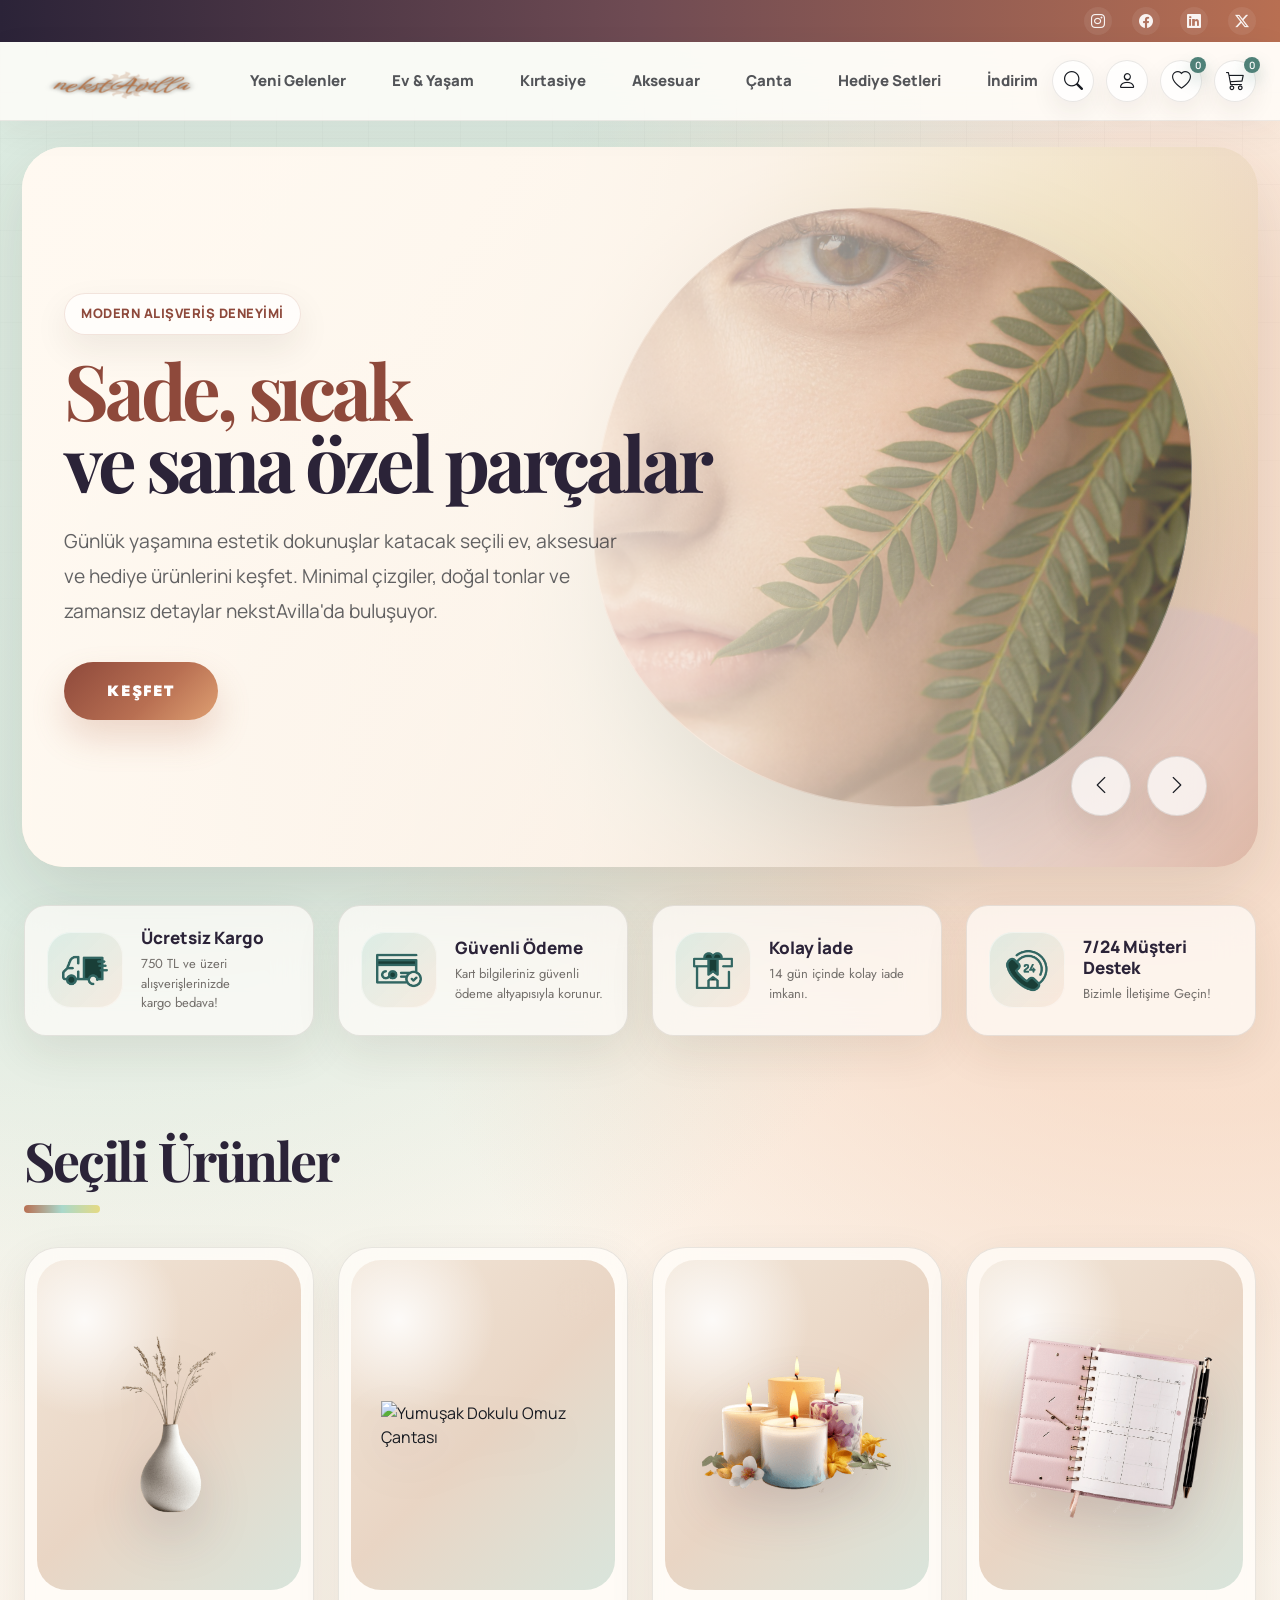
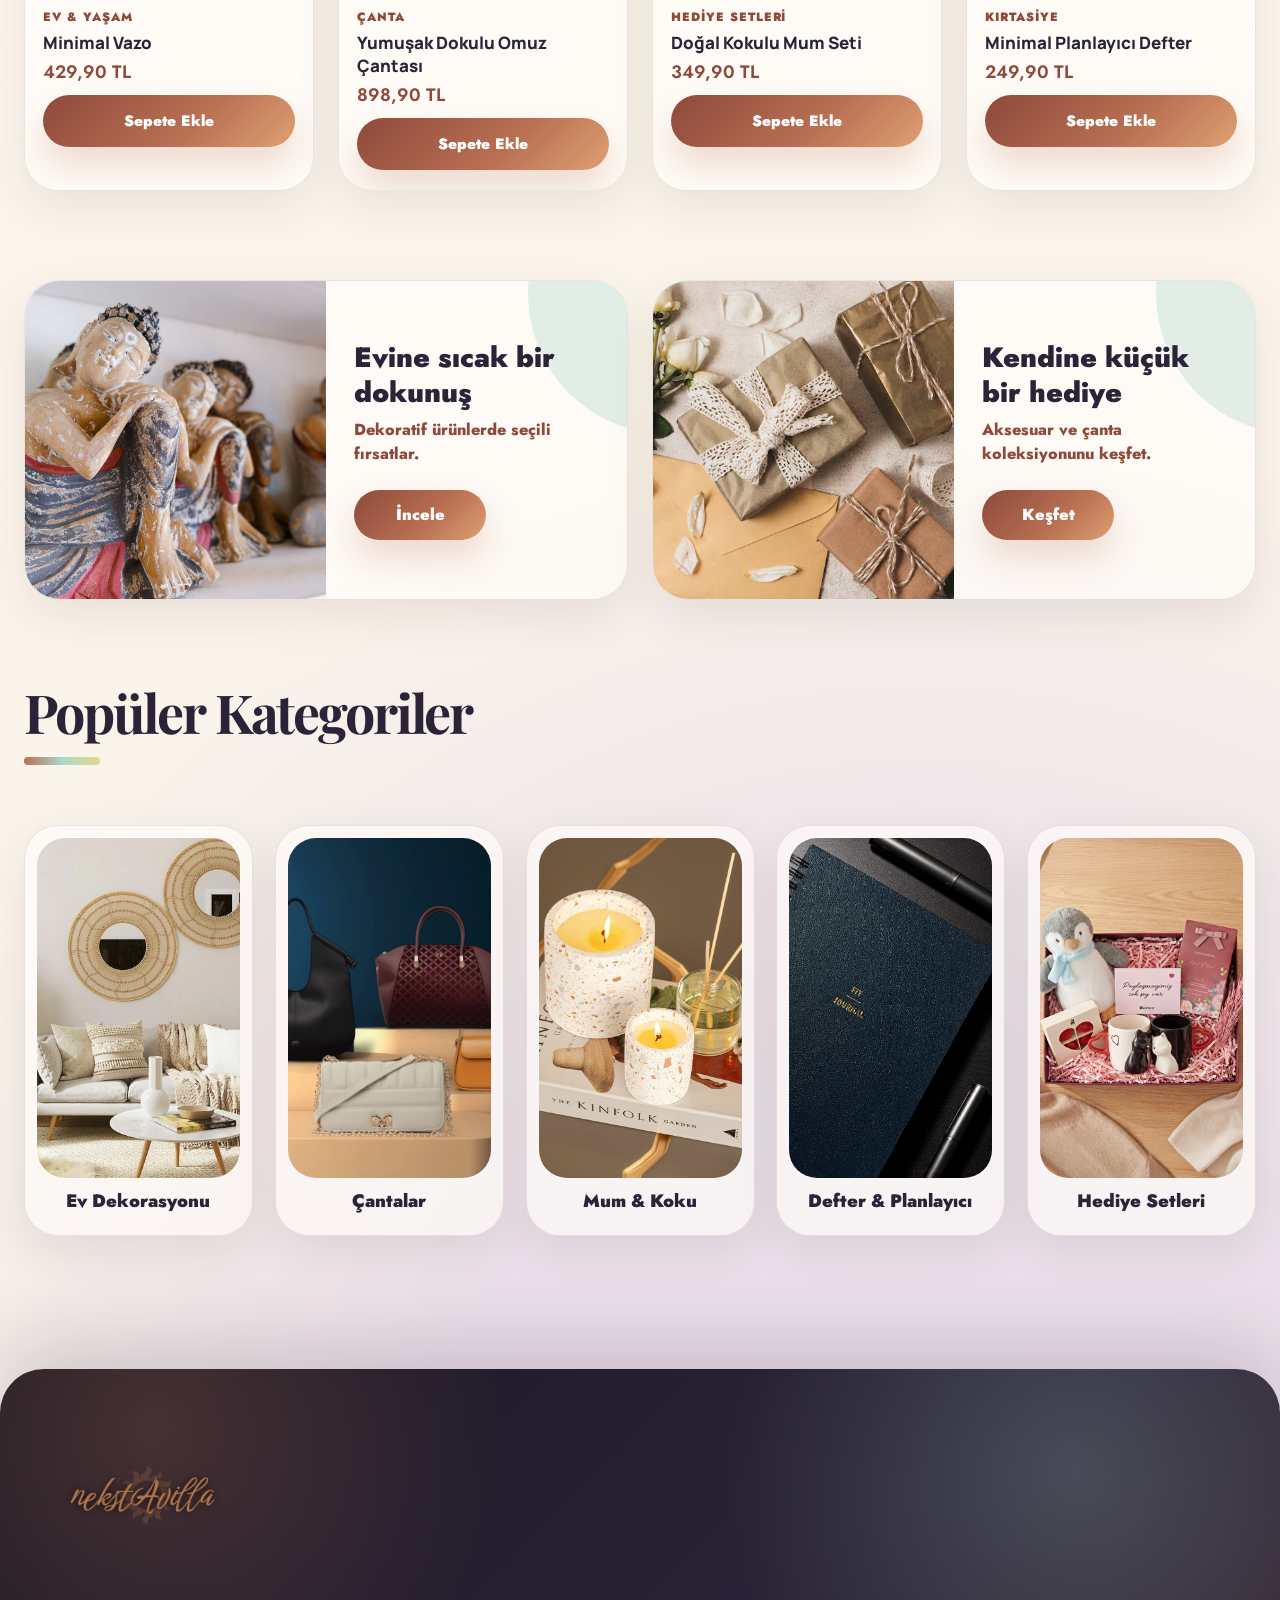
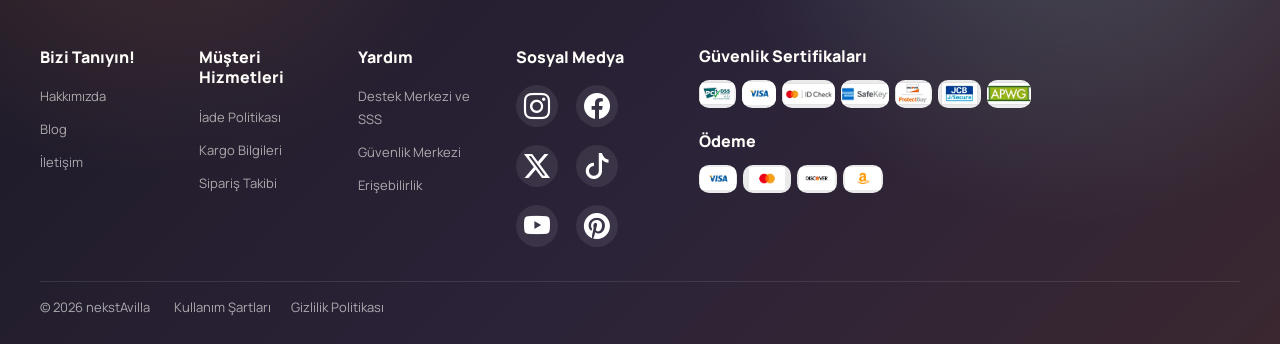
==== commit 5fce8c61: "Update product detail pages" ====
--- a/index.html
+++ b/index.html
@@ -191,7 +191,7 @@
                                 <i class="bi bi-heart"></i>
                             </a>
 
-                            <a href="gozluk-detay.html" class="product-image-link">
+                            <a href="vazo.html" class="product-image-link">
 
                                 <img src="images/gozluk.png" alt="Minimal Vazo" class="product-image">
                             </a>
@@ -212,7 +212,7 @@
                                 <i class="bi bi-heart"></i>
                             </a>
 
-                            <a href="yelek-detay.html" class="product-image-link">
+                            <a href="canta.html" class="product-image-link">
                                 <img src="images/yelek.png" alt="Yumuşak Dokulu Omuz Çantası" class="product-image">
                             </a>
                         </div>
@@ -232,7 +232,7 @@
                                 <i class="bi bi-heart"></i>
                             </a>
 
-                            <a href="ayakkabi-detay.html" class="product-image-link">
+                            <a href="mum.html" class="product-image-link">
                                 <img src="images/ayakkabi.png" alt="Doğal Kokulu Mum Seti" class="product-image">
                             </a>
                         </div>
@@ -252,7 +252,7 @@
                             <a href="#" class="product-fav">
                                 <i class="bi bi-heart"></i>
                             </a>
-                            <a href="eldiven-detay.html" class="product-image-link">
+                            <a href="defter.html" class="product-image-link">
                                 <img src="images/eldiven.png" alt="Minimal Planlayıcı Defter" class="product-image">
                             </a>
                         </div>
--- a/modern-ui.css
+++ b/modern-ui.css
@@ -1178,9 +1178,10 @@
 }
 
 .auth-tab {
-    border-radius: 999px;
+    border-radius: 20px;
     color: var(--pm-muted);
     font-weight: 900;
+    padding: 6px;
 }
 
 .auth-tab.active,
